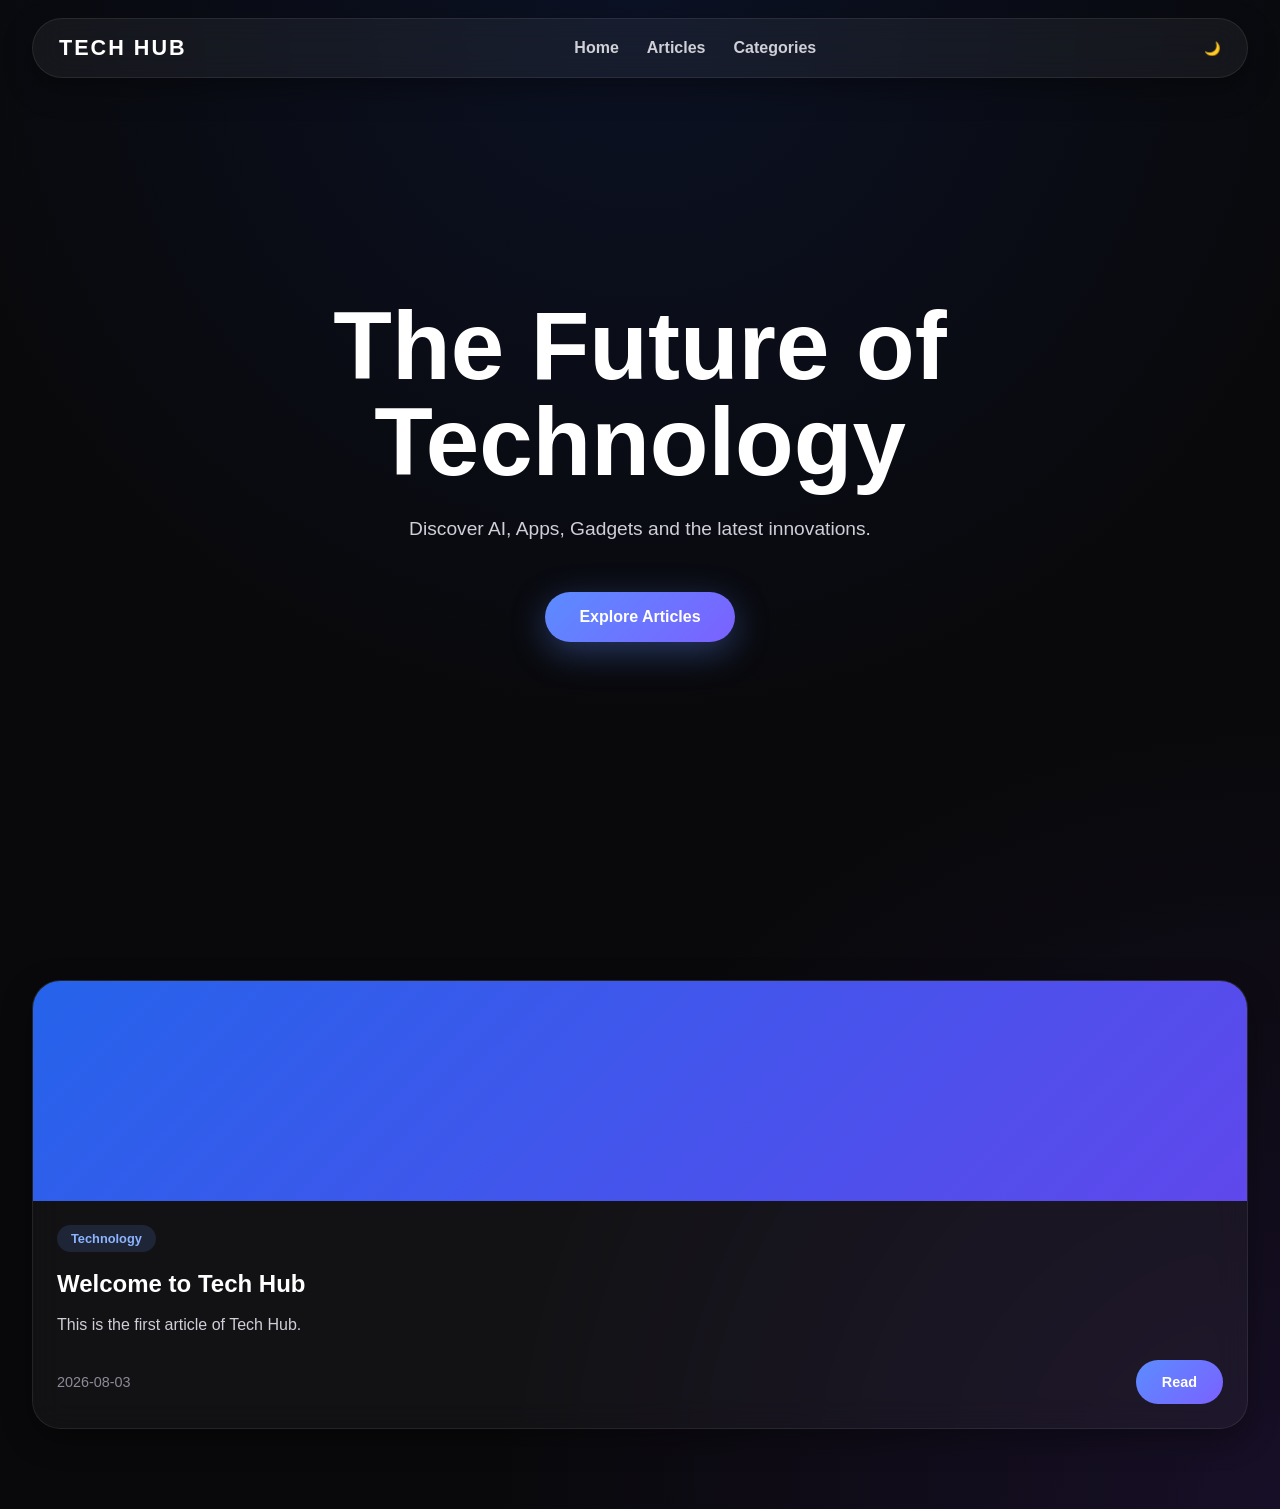
==== index.html @ afa5eb35 "Initial Tech Hub" ====
<!DOCTYPE html>
<html lang="en">
<head>
<meta charset="UTF-8">
<meta name="viewport" content="width=device-width, initial-scale=1.0">

<title>Tech Hub</title>
<meta name="description" content="Modern technology blog.">
<meta name="theme-color" content="#09090b">

<link rel="manifest" href="manifest.json">

<link rel="stylesheet" href="assets/css/reset.css">
<link rel="stylesheet" href="assets/css/variables.css">
<link rel="stylesheet" href="assets/css/layout.css">
<link rel="stylesheet" href="assets/css/components.css">
<link rel="stylesheet" href="assets/css/animations.css">
<link rel="stylesheet" href="assets/css/responsive.css">
<link rel="stylesheet" href="assets/css/style.css">
</head>

<body>

<header class="navbar">
<div class="logo">
<span>TECH HUB</span>
</div>

<nav>
<a href="/">Home</a>
<a href="/articles.html">Articles</a>
<a href="/categories/">Categories</a>
</nav>

<button id="theme-toggle">🌙</button>

</header>

<section class="hero">

<div class="hero-content">

<h1>The Future of Technology</h1>

<p>
Discover AI, Apps, Gadgets and the latest innovations.
</p>

<div class="hero-buttons">
<a href="articles.html">Explore Articles</a>
</div>

</div>

</section>

<main id="posts">

</main>

<script type="module" src="assets/js/main.js"></script>

</body>
</html>
---- assets/css/variables.css ----
:root{

--bg:#09090b;
--surface:#111118;
--surface2:#171720;

--primary:#5B8CFF;
--secondary:#7B61FF;
--accent:#00E5FF;

--text:#ffffff;
--text2:#cfcfd8;
--muted:#8c8c98;

--border:rgba(255,255,255,.08);

--radius:22px;

--shadow:
0 10px 30px rgba(0,0,0,.35);

--glass:
rgba(255,255,255,.05);

--blur:18px;

--container:1280px;

--transition:.35s ease;

}
---- assets/css/layout.css ----
body{
background:
radial-gradient(circle at top,#1d4ed820,transparent 45%),
radial-gradient(circle at bottom right,#7c3aed20,transparent 40%),
var(--bg);
min-height:100vh;
}

.navbar{
position:fixed;
top:18px;
left:50%;
transform:translateX(-50%);
width:min(var(--container),95%);
display:flex;
justify-content:space-between;
align-items:center;
padding:16px 26px;
background:var(--glass);
backdrop-filter:blur(var(--blur));
border:1px solid var(--border);
border-radius:999px;
z-index:1000;
box-shadow:var(--shadow);
}

.logo{
font-size:1.35rem;
font-weight:800;
letter-spacing:2px;
}

nav{
display:flex;
gap:28px;
}

nav a{
color:var(--text2);
font-weight:600;
transition:var(--transition);
}

nav a:hover{
color:var(--text);
}

.hero{
min-height:100vh;
display:flex;
align-items:center;
justify-content:center;
text-align:center;
padding:120px 24px 80px;
}

.hero-content{
max-width:900px;
}

.hero h1{
font-size:clamp(3rem,8vw,6rem);
line-height:1;
font-weight:900;
margin-bottom:22px;
}

.hero p{
font-size:1.2rem;
color:var(--text2);
max-width:700px;
margin:auto;
line-height:1.8;
}

.hero-buttons{
margin-top:45px;
display:flex;
justify-content:center;
gap:18px;
}

.hero-buttons a{
padding:16px 34px;
border-radius:999px;
background:linear-gradient(135deg,var(--primary),var(--secondary));
font-weight:700;
transition:.3s;
box-shadow:0 10px 35px rgba(91,140,255,.35);
}

.hero-buttons a:hover{
transform:translateY(-4px) scale(1.03);
}
---- assets/css/components.css ----
.card-grid{
display:grid;
grid-template-columns:repeat(auto-fit,minmax(320px,1fr));
gap:28px;
width:min(var(--container),95%);
margin:80px auto;
}

.card{
position:relative;
background:rgba(255,255,255,.04);
border:1px solid var(--border);
backdrop-filter:blur(16px);
border-radius:28px;
overflow:hidden;
transition:.35s;
box-shadow:var(--shadow);
}

.card:hover{
transform:translateY(-10px);
border-color:rgba(91,140,255,.45);
box-shadow:
0 20px 50px rgba(0,0,0,.45),
0 0 40px rgba(91,140,255,.15);
}

.card-image{
height:220px;
background:linear-gradient(135deg,#2563eb,#7c3aed,#06b6d4);
}

.card-content{
padding:24px;
}

.card-category{
display:inline-block;
padding:6px 14px;
border-radius:999px;
background:rgba(91,140,255,.15);
color:#8db4ff;
font-size:.8rem;
font-weight:700;
margin-bottom:16px;
}

.card-title{
font-size:1.5rem;
font-weight:800;
line-height:1.3;
margin-bottom:12px;
}

.card-description{
color:var(--text2);
line-height:1.8;
margin-bottom:20px;
}

.card-footer{
display:flex;
justify-content:space-between;
align-items:center;
font-size:.9rem;
color:var(--muted);
}

.button{
display:inline-flex;
align-items:center;
justify-content:center;
padding:14px 26px;
border-radius:999px;
background:linear-gradient(135deg,var(--primary),var(--secondary));
color:#fff;
font-weight:700;
transition:.3s;
}

.button:hover{
transform:translateY(-3px);
box-shadow:0 10px 30px rgba(91,140,255,.35);
}
---- assets/css/animations.css ----
@keyframes fadeUp{
0%{
opacity:0;
transform:translateY(40px);
}
100%{
opacity:1;
transform:translateY(0);
}
}

@keyframes float{
0%,100%{
transform:translateY(0);
}
50%{
transform:translateY(-12px);
}
}

@keyframes pulse{
0%{
box-shadow:0 0 0 rgba(91,140,255,0);
}
50%{
box-shadow:0 0 40px rgba(91,140,255,.35);
}
100%{
box-shadow:0 0 0 rgba(91,140,255,0);
}
}

@keyframes gradient{
0%{
background-position:0% 50%;
}
50%{
background-position:100% 50%;
}
100%{
background-position:0% 50%;
}
}

.hero h1{
animation:fadeUp .8s ease;
}

.hero p{
animation:fadeUp 1s ease;
}

.hero-buttons{
animation:fadeUp 1.2s ease;
}

.card{
animation:fadeUp .8s ease;
}

.card-image{
background-size:300% 300%;
animation:gradient 10s linear infinite;
}

.logo{
animation:float 5s ease-in-out infinite;
}

.button{
animation:pulse 3s infinite;
}
---- assets/css/responsive.css ----
@media (max-width:900px){

.navbar{
padding:14px 18px;
}

nav{
display:none;
}

.hero h1{
font-size:3rem;
}

.hero p{
font-size:1rem;
}

.card-grid{
grid-template-columns:1fr;
}

}

@media (max-width:600px){

.hero{
padding:110px 18px 50px;
}

.hero-buttons{
flex-direction:column;
}

.button,
.hero-buttons a{
width:100%;
text-align:center;
}

.logo{
font-size:1.1rem;
}

}
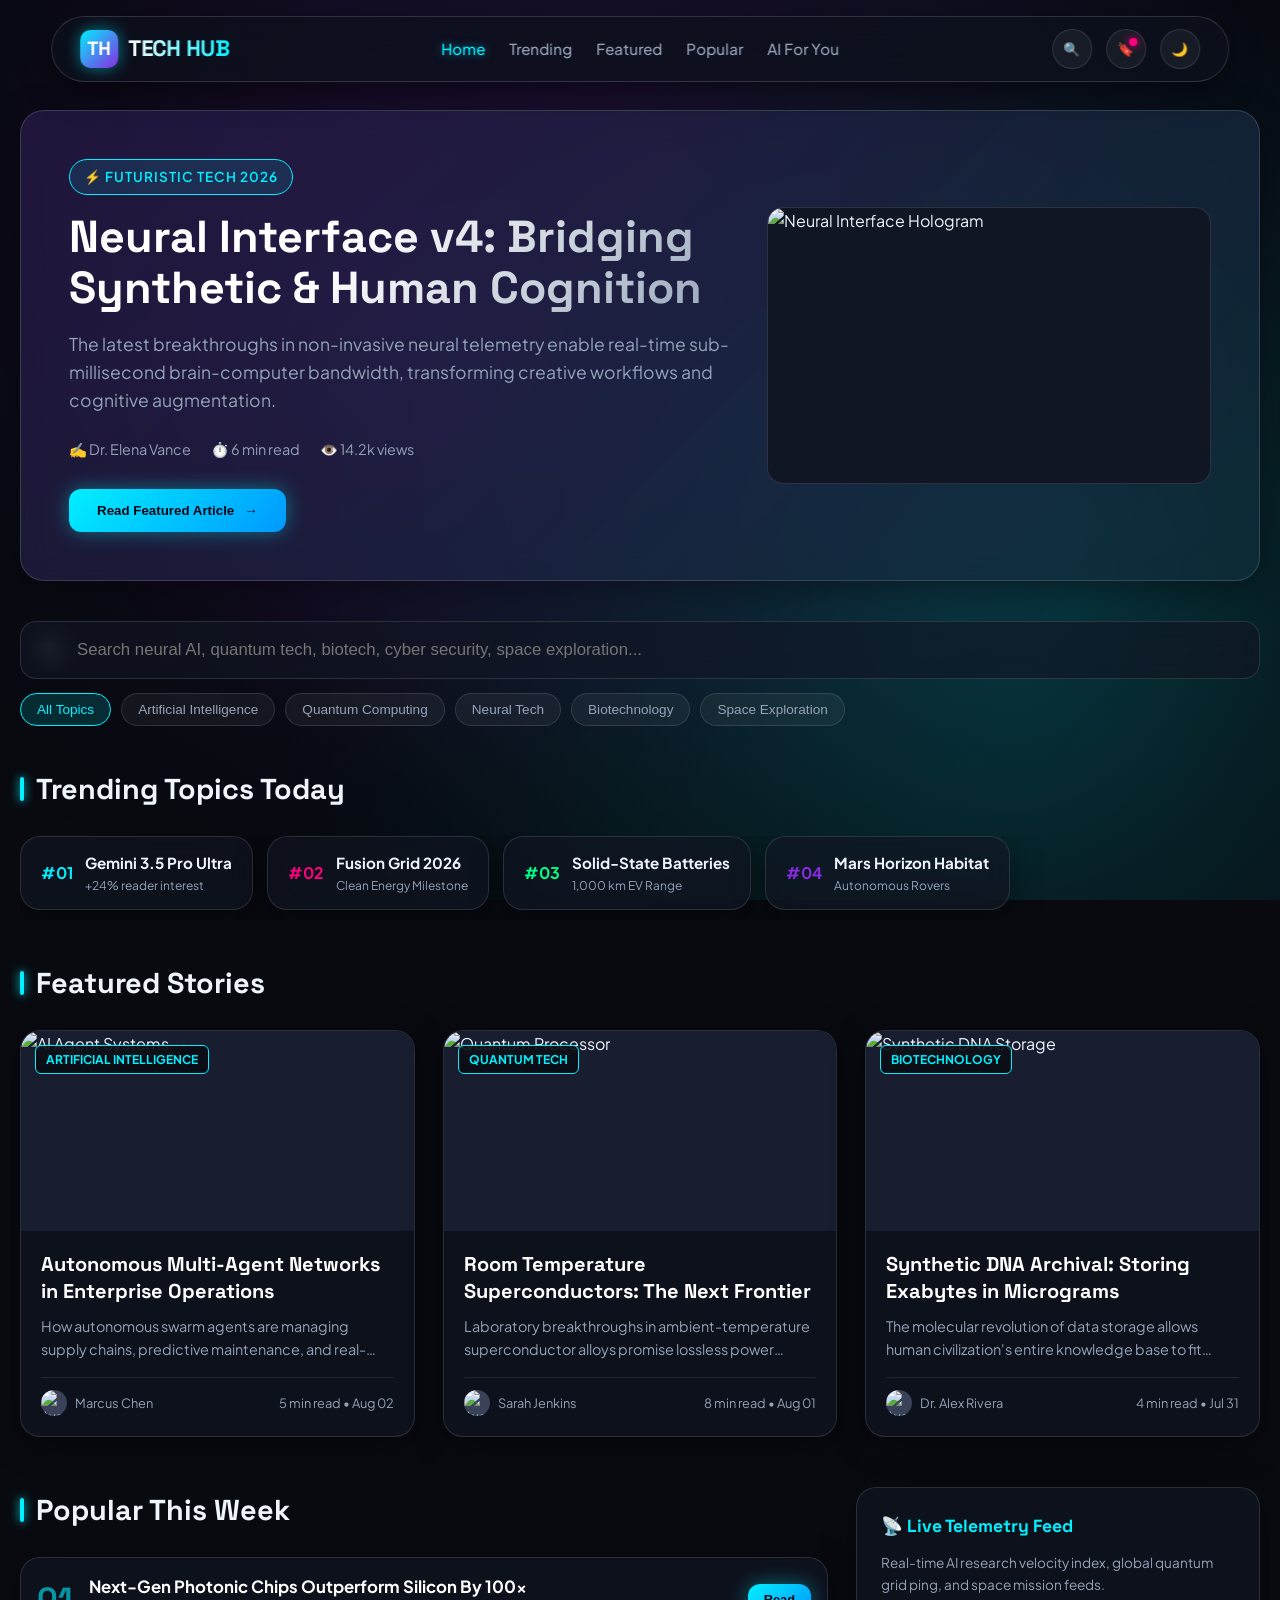
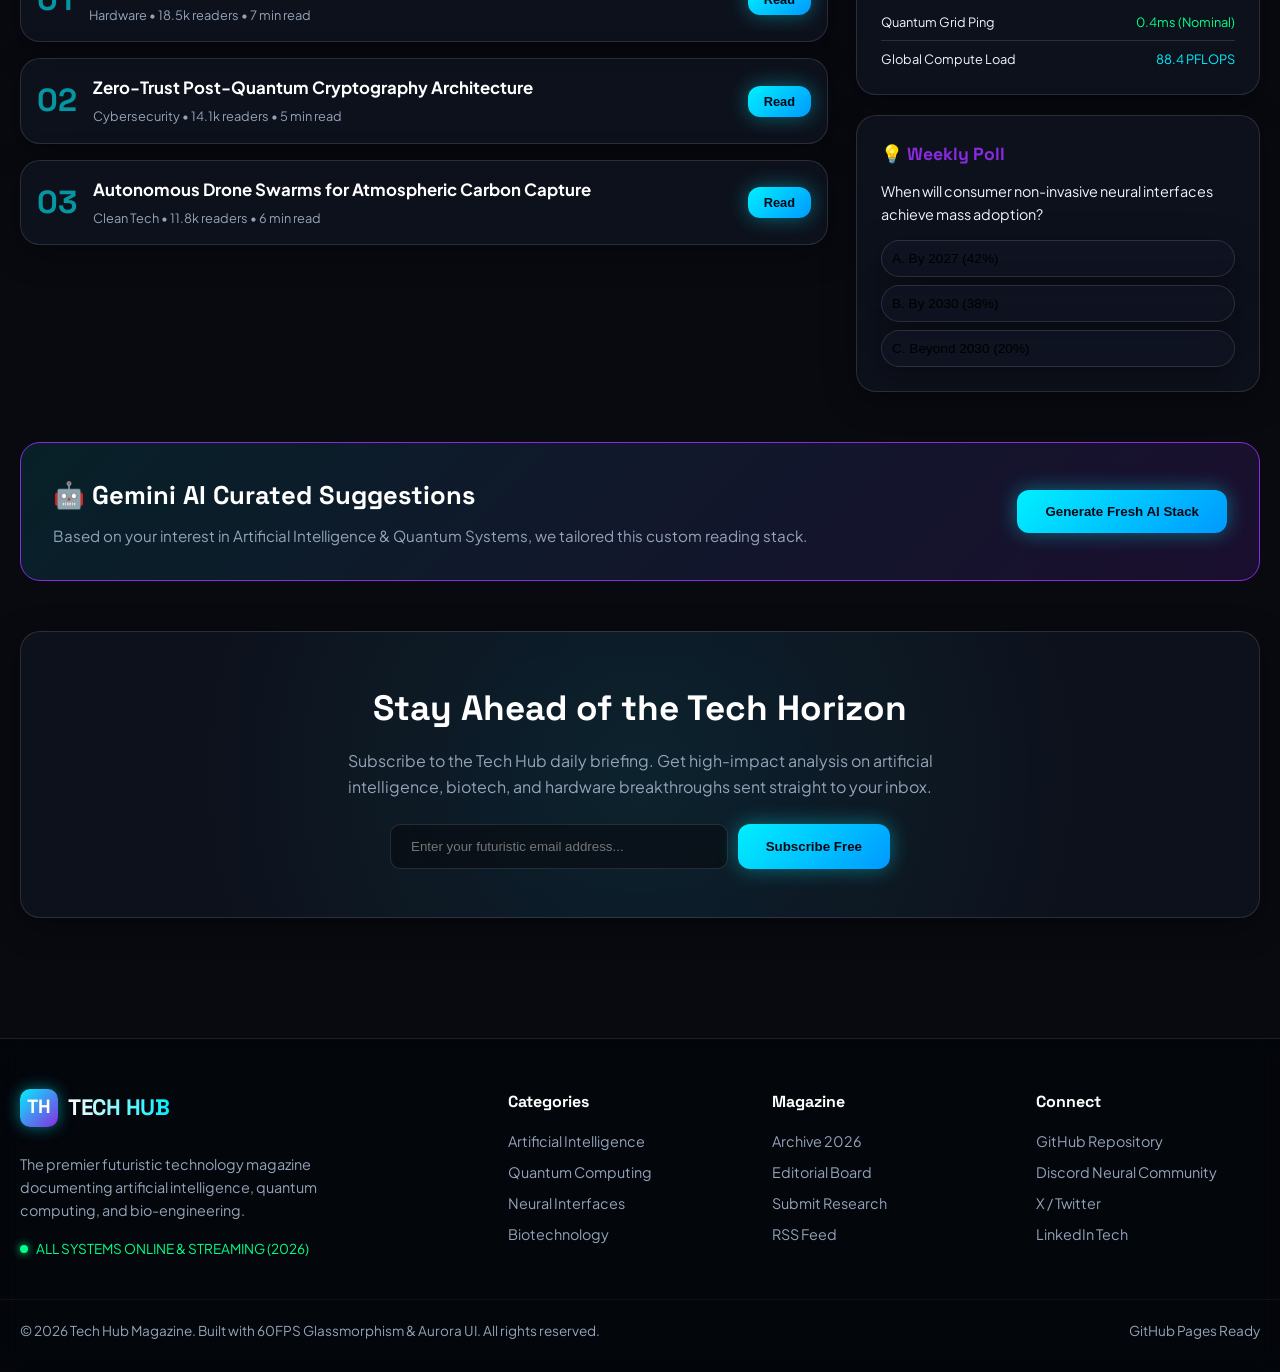
==== commit d0b2be86: "Add Google Analytics" ====
--- a/index.html
+++ b/index.html
@@ -1,64 +1,1180 @@
 <!DOCTYPE html>
-<html lang="en">
+<html lang="en" class="dark">
 <head>
-<meta charset="UTF-8">
-<meta name="viewport" content="width=device-width, initial-scale=1.0">
-
-<title>Tech Hub</title>
-<meta name="description" content="Modern technology blog.">
-<meta name="theme-color" content="#09090b">
-
-<link rel="manifest" href="manifest.json">
-
-<link rel="stylesheet" href="assets/css/reset.css">
-<link rel="stylesheet" href="assets/css/variables.css">
-<link rel="stylesheet" href="assets/css/layout.css">
-<link rel="stylesheet" href="assets/css/components.css">
-<link rel="stylesheet" href="assets/css/animations.css">
-<link rel="stylesheet" href="assets/css/responsive.css">
-<link rel="stylesheet" href="assets/css/style.css">
+    <meta charset="UTF-8">
+    <meta name="viewport" content="width=device-width, initial-scale=1.0">
+    <meta name="description" content="Tech Hub 2026 - The premier futuristic technology magazine covering AI, Quantum Computing, Neural Interfaces, Space Tech, and Next-Gen Hardware.">
+    <meta name="theme-color" content="#0d0f17">
+    <title>Tech Hub | Futuristic Technology Magazine 2026</title>
+    
+    <!-- PWA Meta Tags -->
+    <link rel="manifest" href="manifest.json">
+    <link rel="icon" type="image/x-icon" href="favicon.ico">
+    <meta name="apple-mobile-web-app-capable" content="yes">
+    <meta name="apple-mobile-web-app-status-bar-style" content="black-translucent">
+    <meta name="apple-mobile-web-app-title" content="Tech Hub">
+
+    <!-- Fonts -->
+    <link rel="preconnect" href="https://fonts.googleapis.com">
+    <link rel="preconnect" href="https://fonts.gstatic.com" crossorigin>
+    <link href="https://fonts.googleapis.com/css2?family=Plus+Jakarta+Sans:wght@300;400;500;600;700;800&family=Space+Grotesk:wght@400;500;600;700&display=swap" rel="stylesheet">
+
+    <!-- External Assets Link -->
+    <link rel="stylesheet" href="assets/css/style.css">
+
+    <!-- Embedded High-Fidelity Futuristic Styling for Instant Render -->
+    <style>
+        :root {
+            --bg-dark: #080a10;
+            --bg-card: rgba(18, 22, 36, 0.65);
+            --bg-card-hover: rgba(28, 35, 58, 0.85);
+            --glass-border: rgba(255, 255, 255, 0.12);
+            --glass-border-glow: rgba(0, 240, 255, 0.4);
+            --primary-cyan: #00f0ff;
+            --primary-violet: #8a2be2;
+            --accent-pink: #ff007f;
+            --accent-emerald: #00ff88;
+            --text-main: #f0f4fc;
+            --text-muted: #94a3b8;
+            --font-display: 'Space Grotesk', sans-serif;
+            --font-body: 'Plus Jakarta Sans', sans-serif;
+        }
+
+        * {
+            box-sizing: border-box;
+            margin: 0;
+            padding: 0;
+            scroll-behavior: smooth;
+        }
+
+        body {
+            background-color: var(--bg-dark);
+            color: var(--text-main);
+            font-family: var(--font-body);
+            overflow-x: hidden;
+            min-height: 100vh;
+            line-height: 1.6;
+        }
+
+        /* Canvas Aurora Background */
+        #aurora-canvas {
+            position: fixed;
+            top: 0;
+            left: 0;
+            width: 100vw;
+            height: 100vh;
+            z-index: -2;
+            pointer-events: none;
+        }
+
+        .aurora-overlay {
+            position: fixed;
+            top: 0;
+            left: 0;
+            width: 100vw;
+            height: 100vh;
+            background: radial-gradient(circle at 50% 20%, rgba(138, 43, 226, 0.12), transparent 70%),
+                        radial-gradient(circle at 80% 80%, rgba(0, 240, 255, 0.08), transparent 60%);
+            z-index: -1;
+            pointer-events: none;
+        }
+
+        /* Glassmorphism Common Utility */
+        .glass-panel {
+            background: var(--bg-card);
+            backdrop-filter: blur(16px);
+            -webkit-backdrop-filter: blur(16px);
+            border: 1px solid var(--glass-border);
+            border-radius: 20px;
+            box-shadow: 0 8px 32px 0 rgba(0, 0, 0, 0.37);
+            transition: all 0.3s cubic-bezier(0.16, 1, 0.3, 1);
+        }
+
+        .glass-panel:hover {
+            border-color: var(--glass-border-glow);
+            box-shadow: 0 12px 40px 0 rgba(0, 240, 255, 0.15);
+        }
+
+        /* Header Navigation */
+        .nav-header {
+            position: fixed;
+            top: 16px;
+            left: 50%;
+            transform: translateX(-50%);
+            width: 92%;
+            max-width: 1280px;
+            z-index: 100;
+            display: flex;
+            align-items: center;
+            justify-content: space-between;
+            padding: 12px 28px;
+            border-radius: 999px;
+            background: rgba(12, 16, 28, 0.75);
+            backdrop-filter: blur(20px);
+            border: 1px solid rgba(255, 255, 255, 0.15);
+            box-shadow: 0 10px 30px rgba(0,0,0,0.5);
+        }
+
+        .logo-container {
+            display: flex;
+            align-items: center;
+            gap: 10px;
+            text-decoration: none;
+        }
+
+        .logo-icon {
+            width: 38px;
+            height: 38px;
+            background: linear-gradient(135deg, var(--primary-cyan), var(--primary-violet));
+            border-radius: 10px;
+            display: grid;
+            place-items: center;
+            color: #fff;
+            font-weight: 800;
+            font-family: var(--font-display);
+            font-size: 1.2rem;
+            box-shadow: 0 0 15px rgba(0, 240, 255, 0.5);
+        }
+
+        .logo-text {
+            font-family: var(--font-display);
+            font-size: 1.4rem;
+            font-weight: 700;
+            background: linear-gradient(90deg, #ffffff, var(--primary-cyan));
+            -webkit-background-clip: text;
+            -webkit-text-fill-color: transparent;
+            letter-spacing: -0.5px;
+        }
+
+        .nav-links {
+            display: flex;
+            gap: 24px;
+            list-style: none;
+        }
+
+        .nav-links a {
+            color: var(--text-muted);
+            text-decoration: none;
+            font-size: 0.95rem;
+            font-weight: 500;
+            transition: color 0.2s;
+        }
+
+        .nav-links a:hover, .nav-links a.active {
+            color: var(--primary-cyan);
+            text-shadow: 0 0 10px rgba(0, 240, 255, 0.5);
+        }
+
+        .nav-actions {
+            display: flex;
+            align-items: center;
+            gap: 14px;
+        }
+
+        .icon-btn {
+            background: rgba(255, 255, 255, 0.05);
+            border: 1px solid var(--glass-border);
+            color: var(--text-main);
+            width: 40px;
+            height: 40px;
+            border-radius: 50%;
+            display: grid;
+            place-items: center;
+            cursor: pointer;
+            transition: all 0.2s;
+            position: relative;
+        }
+
+        .icon-btn:hover {
+            background: rgba(0, 240, 255, 0.2);
+            border-color: var(--primary-cyan);
+            transform: translateY(-2px);
+        }
+
+        .badge-dot {
+            position: absolute;
+            top: 8px;
+            right: 8px;
+            width: 8px;
+            height: 8px;
+            background: var(--accent-pink);
+            border-radius: 50%;
+            box-shadow: 0 0 8px var(--accent-pink);
+        }
+
+        /* Container Layout */
+        .main-layout {
+            max-width: 1280px;
+            margin: 0 auto;
+            padding: 110px 20px 60px 20px;
+        }
+
+        /* Hero Section */
+        .hero-section {
+            margin-bottom: 40px;
+            position: relative;
+            border-radius: 24px;
+            overflow: hidden;
+            padding: 48px;
+            background: linear-gradient(135deg, rgba(138, 43, 226, 0.15), rgba(0, 240, 255, 0.08)), var(--bg-card);
+            border: 1px solid rgba(255, 255, 255, 0.15);
+            display: grid;
+            grid-template-columns: 1.2fr 0.8fr;
+            gap: 32px;
+            align-items: center;
+        }
+
+        .hero-badge {
+            display: inline-flex;
+            align-items: center;
+            gap: 8px;
+            padding: 6px 14px;
+            border-radius: 999px;
+            background: rgba(0, 240, 255, 0.1);
+            border: 1px solid var(--primary-cyan);
+            color: var(--primary-cyan);
+            font-size: 0.85rem;
+            font-weight: 600;
+            text-transform: uppercase;
+            letter-spacing: 1px;
+            margin-bottom: 16px;
+        }
+
+        .hero-title {
+            font-family: var(--font-display);
+            font-size: 2.8rem;
+            line-height: 1.15;
+            margin-bottom: 16px;
+            font-weight: 800;
+            background: linear-gradient(135deg, #ffffff 40%, #94a3b8);
+            -webkit-background-clip: text;
+            -webkit-text-fill-color: transparent;
+        }
+
+        .hero-excerpt {
+            color: var(--text-muted);
+            font-size: 1.1rem;
+            margin-bottom: 24px;
+        }
+
+        .hero-meta {
+            display: flex;
+            align-items: center;
+            gap: 20px;
+            font-size: 0.9rem;
+            color: var(--text-muted);
+            margin-bottom: 28px;
+        }
+
+        .meta-item {
+            display: flex;
+            align-items: center;
+            gap: 6px;
+        }
+
+        .cta-btn {
+            display: inline-flex;
+            align-items: center;
+            gap: 10px;
+            background: linear-gradient(135deg, var(--primary-cyan), #0099ff);
+            color: #040814;
+            font-weight: 700;
+            padding: 14px 28px;
+            border-radius: 12px;
+            text-decoration: none;
+            box-shadow: 0 0 20px rgba(0, 240, 255, 0.4);
+            transition: all 0.3s;
+            cursor: pointer;
+            border: none;
+        }
+
+        .cta-btn:hover {
+            transform: translateY(-2px);
+            box-shadow: 0 0 30px rgba(0, 240, 255, 0.7);
+        }
+
+        .hero-visual {
+            position: relative;
+            border-radius: 16px;
+            overflow: hidden;
+            aspect-ratio: 16 / 10;
+            background: #111625;
+            border: 1px solid var(--glass-border);
+            display: flex;
+            align-items: center;
+            justify-content: center;
+        }
+
+        .hero-img {
+            width: 100%;
+            height: 100%;
+            object-fit: cover;
+            transition: transform 0.5s;
+        }
+
+        .hero-visual:hover .hero-img {
+            transform: scale(1.05);
+        }
+
+        /* Search Section */
+        .search-container {
+            margin-bottom: 32px;
+            position: relative;
+        }
+
+        .search-input-wrapper {
+            position: relative;
+            display: flex;
+            align-items: center;
+        }
+
+        .search-input {
+            width: 100%;
+            padding: 18px 24px 18px 56px;
+            background: var(--bg-card);
+            backdrop-filter: blur(12px);
+            border: 1px solid var(--glass-border);
+            border-radius: 16px;
+            color: var(--text-main);
+            font-size: 1.05rem;
+            outline: none;
+            transition: all 0.3s;
+        }
+
+        .search-input:focus {
+            border-color: var(--primary-cyan);
+            box-shadow: 0 0 20px rgba(0, 240, 255, 0.2);
+        }
+
+        .search-icon {
+            position: absolute;
+            left: 20px;
+            color: var(--text-muted);
+            font-size: 1.2rem;
+            pointer-events: none;
+        }
+
+        .filter-tags {
+            display: flex;
+            gap: 10px;
+            margin-top: 14px;
+            overflow-x: auto;
+            padding-bottom: 8px;
+        }
+
+        .tag-chip {
+            padding: 8px 16px;
+            border-radius: 999px;
+            background: rgba(255, 255, 255, 0.05);
+            border: 1px solid var(--glass-border);
+            color: var(--text-muted);
+            font-size: 0.85rem;
+            cursor: pointer;
+            white-space: nowrap;
+            transition: all 0.2s;
+        }
+
+        .tag-chip:hover, .tag-chip.active {
+            background: rgba(0, 240, 255, 0.15);
+            border-color: var(--primary-cyan);
+            color: var(--primary-cyan);
+        }
+
+        /* Section Headings */
+        .section-header {
+            display: flex;
+            align-items: center;
+            justify-content: space-between;
+            margin-bottom: 24px;
+        }
+
+        .section-title {
+            font-family: var(--font-display);
+            font-size: 1.8rem;
+            font-weight: 700;
+            display: flex;
+            align-items: center;
+            gap: 12px;
+        }
+
+        .section-title::before {
+            content: '';
+            display: inline-block;
+            width: 4px;
+            height: 24px;
+            background: var(--primary-cyan);
+            border-radius: 2px;
+            box-shadow: 0 0 10px var(--primary-cyan);
+        }
+
+        /* Article Grid */
+        .articles-grid {
+            display: grid;
+            grid-template-columns: repeat(auto-fill, minmax(340px, 1fr));
+            gap: 28px;
+            margin-bottom: 50px;
+        }
+
+        .article-card {
+            display: flex;
+            flex-direction: column;
+            overflow: hidden;
+            cursor: pointer;
+            position: relative;
+        }
+
+        .card-thumb-wrapper {
+            position: relative;
+            width: 100%;
+            height: 200px;
+            overflow: hidden;
+            background: #181d2f;
+        }
+
+        .card-thumb {
+            width: 100%;
+            height: 100%;
+            object-fit: cover;
+            transition: transform 0.4s ease;
+        }
+
+        .article-card:hover .card-thumb {
+            transform: scale(1.08);
+        }
+
+        .category-badge {
+            position: absolute;
+            top: 14px;
+            left: 14px;
+            padding: 4px 10px;
+            border-radius: 6px;
+            background: rgba(8, 10, 16, 0.8);
+            backdrop-filter: blur(8px);
+            border: 1px solid var(--primary-cyan);
+            color: var(--primary-cyan);
+            font-size: 0.75rem;
+            font-weight: 700;
+            text-transform: uppercase;
+        }
+
+        .card-body {
+            padding: 20px;
+            display: flex;
+            flex-direction: column;
+            flex-grow: 1;
+        }
+
+        .card-title {
+            font-family: var(--font-display);
+            font-size: 1.25rem;
+            font-weight: 700;
+            margin-bottom: 10px;
+            line-height: 1.35;
+            color: #fff;
+            transition: color 0.2s;
+        }
+
+        .article-card:hover .card-title {
+            color: var(--primary-cyan);
+        }
+
+        .card-excerpt {
+            color: var(--text-muted);
+            font-size: 0.9rem;
+            margin-bottom: 16px;
+            display: -webkit-box;
+            -webkit-line-clamp: 2;
+            line-clamp: 2;
+            -webkit-box-orient: vertical;
+            overflow: hidden;
+        }
+
+        .card-footer {
+            margin-top: auto;
+            display: flex;
+            align-items: center;
+            justify-content: space-between;
+            font-size: 0.8rem;
+            color: var(--text-muted);
+            border-top: 1px solid rgba(255, 255, 255, 0.08);
+            padding-top: 12px;
+        }
+
+        .author-info {
+            display: flex;
+            align-items: center;
+            gap: 8px;
+        }
+
+        .author-avatar {
+            width: 26px;
+            height: 26px;
+            border-radius: 50%;
+            background: #3a4259;
+            object-fit: cover;
+        }
+
+        /* Weekly Popular Section */
+        .weekly-layout {
+            display: grid;
+            grid-template-columns: 2fr 1fr;
+            gap: 28px;
+            margin-bottom: 50px;
+        }
+
+        .popular-list {
+            display: flex;
+            flex-direction: column;
+            gap: 16px;
+        }
+
+        .popular-item {
+            display: flex;
+            align-items: center;
+            gap: 16px;
+            padding: 16px;
+            cursor: pointer;
+        }
+
+        .rank-number {
+            font-family: var(--font-display);
+            font-size: 2rem;
+            font-weight: 800;
+            color: var(--primary-cyan);
+            opacity: 0.6;
+            min-width: 36px;
+        }
+
+        .popular-content {
+            flex-grow: 1;
+        }
+
+        .popular-title {
+            font-size: 1.05rem;
+            font-weight: 700;
+            color: #fff;
+            margin-bottom: 4px;
+        }
+
+        /* AI Recommendation Banner */
+        .ai-banner {
+            padding: 32px;
+            background: linear-gradient(135deg, rgba(0, 240, 255, 0.1), rgba(138, 43, 226, 0.15));
+            border: 1px solid var(--primary-violet);
+            border-radius: 20px;
+            margin-bottom: 50px;
+            display: flex;
+            align-items: center;
+            justify-content: space-between;
+            gap: 20px;
+        }
+
+        /* Newsletter */
+        .newsletter-card {
+            text-align: center;
+            padding: 48px;
+            margin-bottom: 60px;
+            background: radial-gradient(circle at 50% 50%, rgba(0, 240, 255, 0.08), transparent 70%), var(--bg-card);
+        }
+
+        .newsletter-form {
+            display: flex;
+            max-width: 500px;
+            margin: 24px auto 0 auto;
+            gap: 10px;
+        }
+
+        .newsletter-input {
+            flex: 1;
+            padding: 14px 20px;
+            border-radius: 10px;
+            border: 1px solid var(--glass-border);
+            background: rgba(8, 10, 16, 0.6);
+            color: var(--text-main);
+            outline: none;
+        }
+
+        /* Footer */
+        .footer {
+            border-top: 1px solid rgba(255, 255, 255, 0.1);
+            padding: 50px 0 30px 0;
+            background: rgba(4, 6, 12, 0.9);
+            backdrop-filter: blur(10px);
+        }
+
+        .footer-content {
+            max-width: 1280px;
+            margin: 0 auto;
+            padding: 0 20px;
+            display: grid;
+            grid-template-columns: 2fr 1fr 1fr 1fr;
+            gap: 40px;
+            margin-bottom: 40px;
+        }
+
+        .footer-bottom {
+            max-width: 1280px;
+            margin: 0 auto;
+            padding: 20px 20px 0 20px;
+            border-top: 1px solid rgba(255, 255, 255, 0.05);
+            display: flex;
+            justify-content: space-between;
+            color: var(--text-muted);
+            font-size: 0.85rem;
+        }
+
+        /* Article Modal */
+        .article-modal {
+            position: fixed;
+            top: 0;
+            left: 0;
+            width: 100vw;
+            height: 100vh;
+            background: rgba(4, 6, 12, 0.95);
+            backdrop-filter: blur(20px);
+            z-index: 1000;
+            display: none;
+            overflow-y: auto;
+            padding: 40px 20px;
+        }
+
+        .article-modal.active {
+            display: block;
+        }
+
+        .modal-container {
+            max-width: 800px;
+            margin: 0 auto;
+            background: var(--bg-card);
+            border: 1px solid var(--glass-border);
+            border-radius: 24px;
+            padding: 40px;
+            position: relative;
+        }
+
+        .close-modal {
+            position: absolute;
+            top: 20px;
+            right: 20px;
+            background: rgba(255, 255, 255, 0.1);
+            border: none;
+            color: #fff;
+            width: 36px;
+            height: 36px;
+            border-radius: 50%;
+            cursor: pointer;
+            font-size: 1.2rem;
+        }
+
+        .progress-bar {
+            position: fixed;
+            top: 0;
+            left: 0;
+            height: 3px;
+            background: linear-gradient(90deg, var(--primary-cyan), var(--primary-violet));
+            width: 0%;
+            z-index: 1001;
+            transition: width 0.1s;
+        }
+
+        /* Responsive Breakpoints */
+        @media (max-width: 992px) {
+            .hero-section {
+                grid-template-columns: 1fr;
+            }
+            .weekly-layout {
+                grid-template-columns: 1fr;
+            }
+            .footer-content {
+                grid-template-columns: 1fr 1fr;
+            }
+        }
+
+        @media (max-width: 768px) {
+            .nav-links {
+                display: none;
+            }
+            .hero-title {
+                font-size: 2rem;
+            }
+            .footer-content {
+                grid-template-columns: 1fr;
+            }
+            .newsletter-form {
+                flex-direction: column;
+            }
+        }
+    </style>
+<!-- Google Analytics -->
+<script async src="https://www.googletagmanager.com/gtag/js?id=G-XEL2KZJCN7"></script>
+<script>
+window.dataLayer = window.dataLayer || [];
+function gtag(){dataLayer.push(arguments);}
+gtag("js", new Date());
+gtag("config", "G-XEL2KZJCN7");
+</script>
 </head>
-
 <body>
 
-<header class="navbar">
-<div class="logo">
-<span>TECH HUB</span>
-</div>
-
-<nav>
-<a href="/">Home</a>
-<a href="/articles.html">Articles</a>
-<a href="/categories/">Categories</a>
-</nav>
-
-<button id="theme-toggle">🌙</button>
-
-</header>
-
-<section class="hero">
-
-<div class="hero-content">
-
-<h1>The Future of Technology</h1>
-
-<p>
-Discover AI, Apps, Gadgets and the latest innovations.
-</p>
-
-<div class="hero-buttons">
-<a href="articles.html">Explore Articles</a>
-</div>
-
-</div>
-
-</section>
-
-<main id="posts">
-
-</main>
-
-<script type="module" src="assets/js/main.js"></script>
-
+    <!-- Reading Progress Bar -->
+    <div class="progress-bar" id="reading-progress"></div>
+
+    <!-- Animated Aurora Canvas -->
+    <canvas id="aurora-canvas"></canvas>
+    <div class="aurora-overlay"></div>
+
+    <!-- Floating Glass Header Navigation -->
+    <header class="nav-header">
+        <a href="#" class="logo-container">
+            <div class="logo-icon">TH</div>
+            <span class="logo-text">TECH HUB</span>
+        </a>
+
+        <nav>
+            <ul class="nav-links">
+                <li><a href="#hero" class="active">Home</a></li>
+                <li><a href="#trending">Trending</a></li>
+                <li><a href="#featured">Featured</a></li>
+                <li><a href="#popular">Popular</a></li>
+                <li><a href="#ai-recs">AI For You</a></li>
+            </ul>
+        </nav>
+
+        <div class="nav-actions">
+            <button class="icon-btn" id="search-toggle-btn" title="Quick Search">
+                🔍
+            </button>
+            <button class="icon-btn" id="bookmarks-btn" title="Saved Articles">
+                🔖
+                <span class="badge-dot"></span>
+            </button>
+            <button class="icon-btn" id="theme-toggle" title="Toggle Theme">
+                🌙
+            </button>
+        </div>
+    </header>
+
+    <!-- Main Content Container -->
+    <main class="main-layout">
+
+        <!-- Animated Hero Section -->
+        <section class="hero-section glass-panel" id="hero">
+            <div class="hero-content">
+                <div class="hero-badge">
+                    <span>⚡ FUTURISTIC TECH 2026</span>
+                </div>
+                <h1 class="hero-title">Neural Interface v4: Bridging Synthetic & Human Cognition</h1>
+                <p class="hero-excerpt">
+                    The latest breakthroughs in non-invasive neural telemetry enable real-time sub-millisecond brain-computer bandwidth, transforming creative workflows and cognitive augmentation.
+                </p>
+                <div class="hero-meta">
+                    <span class="meta-item">✍️ Dr. Elena Vance</span>
+                    <span class="meta-item">⏱️ 6 min read</span>
+                    <span class="meta-item">👁️ 14.2k views</span>
+                </div>
+                <button class="cta-btn" id="hero-read-btn">
+                    Read Featured Article <span>→</span>
+                </button>
+            </div>
+            <div class="hero-visual">
+                <img src="https://picsum.photos/800/500?random=10" alt="Neural Interface Hologram" class="hero-img" id="hero-image">
+            </div>
+        </section>
+
+        <!-- Smart Search & Live Filter Bar -->
+        <section class="search-container" id="search-section">
+            <div class="search-input-wrapper">
+                <span class="search-icon">🔍</span>
+                <input type="text" id="main-search-input" class="search-input" placeholder="Search neural AI, quantum tech, biotech, cyber security, space exploration...">
+            </div>
+            <div class="filter-tags" id="category-chips">
+                <button class="tag-chip active" data-category="all">All Topics</button>
+                <button class="tag-chip" data-category="ai">Artificial Intelligence</button>
+                <button class="tag-chip" data-category="quantum">Quantum Computing</button>
+                <button class="tag-chip" data-category="neuro">Neural Tech</button>
+                <button class="tag-chip" data-category="biotech">Biotechnology</button>
+                <button class="tag-chip" data-category="space">Space Exploration</button>
+            </div>
+        </section>
+
+        <!-- Trending Topics Carousel -->
+        <section class="section-container" style="margin-bottom: 40px;" id="trending">
+            <div class="section-header">
+                <h2 class="section-title">Trending Topics Today</h2>
+            </div>
+            <div style="display: flex; gap: 14px; overflow-x: auto; padding-bottom: 10px;">
+                <div class="glass-panel" style="padding: 14px 20px; display: flex; align-items: center; gap: 12px; min-width: 220px; cursor: pointer;">
+                    <span style="color: var(--primary-cyan); font-weight: 700;">#01</span>
+                    <div>
+                        <div style="font-weight: 700; font-size: 0.95rem;">Gemini 3.5 Pro Ultra</div>
+                        <div style="font-size: 0.75rem; color: var(--text-muted);">+24% reader interest</div>
+                    </div>
+                </div>
+                <div class="glass-panel" style="padding: 14px 20px; display: flex; align-items: center; gap: 12px; min-width: 220px; cursor: pointer;">
+                    <span style="color: var(--accent-pink); font-weight: 700;">#02</span>
+                    <div>
+                        <div style="font-weight: 700; font-size: 0.95rem;">Fusion Grid 2026</div>
+                        <div style="font-size: 0.75rem; color: var(--text-muted);">Clean Energy Milestone</div>
+                    </div>
+                </div>
+                <div class="glass-panel" style="padding: 14px 20px; display: flex; align-items: center; gap: 12px; min-width: 220px; cursor: pointer;">
+                    <span style="color: var(--accent-emerald); font-weight: 700;">#03</span>
+                    <div>
+                        <div style="font-weight: 700; font-size: 0.95rem;">Solid-State Batteries</div>
+                        <div style="font-size: 0.75rem; color: var(--text-muted);">1,000 km EV Range</div>
+                    </div>
+                </div>
+                <div class="glass-panel" style="padding: 14px 20px; display: flex; align-items: center; gap: 12px; min-width: 220px; cursor: pointer;">
+                    <span style="color: var(--primary-violet); font-weight: 700;">#04</span>
+                    <div>
+                        <div style="font-weight: 700; font-size: 0.95rem;">Mars Horizon Habitat</div>
+                        <div style="font-size: 0.75rem; color: var(--text-muted);">Autonomous Rovers</div>
+                    </div>
+                </div>
+            </div>
+        </section>
+
+        <!-- Featured Articles Grid -->
+        <section style="margin-bottom: 50px;" id="featured">
+            <div class="section-header">
+                <h2 class="section-title">Featured Stories</h2>
+            </div>
+            <div class="articles-grid" id="articles-container">
+                <!-- Articles injected dynamically or statically fallback -->
+                <article class="article-card glass-panel" data-id="1" data-category="ai">
+                    <div class="card-thumb-wrapper">
+                        <span class="category-badge">Artificial Intelligence</span>
+                        <img src="https://picsum.photos/600/400?random=1" alt="AI Agent Systems" class="card-thumb">
+                    </div>
+                    <div class="card-body">
+                        <h3 class="card-title">Autonomous Multi-Agent Networks in Enterprise Operations</h3>
+                        <p class="card-excerpt">How autonomous swarm agents are managing supply chains, predictive maintenance, and real-time decision loops across global networks.</p>
+                        <div class="card-footer">
+                            <div class="author-info">
+                                <img src="https://i.pravatar.cc/100?img=12" class="author-avatar" alt="Avatar">
+                                <span>Marcus Chen</span>
+                            </div>
+                            <span>5 min read • Aug 02</span>
+                        </div>
+                    </div>
+                </article>
+
+                <article class="article-card glass-panel" data-id="2" data-category="quantum">
+                    <div class="card-thumb-wrapper">
+                        <span class="category-badge">Quantum Tech</span>
+                        <img src="https://picsum.photos/600/400?random=2" alt="Quantum Processor" class="card-thumb">
+                    </div>
+                    <div class="card-body">
+                        <h3 class="card-title">Room Temperature Superconductors: The Next Frontier</h3>
+                        <p class="card-excerpt">Laboratory breakthroughs in ambient-temperature superconductor alloys promise lossless power distribution and ultra-dense magnetic storage.</p>
+                        <div class="card-footer">
+                            <div class="author-info">
+                                <img src="https://i.pravatar.cc/100?img=33" class="author-avatar" alt="Avatar">
+                                <span>Sarah Jenkins</span>
+                            </div>
+                            <span>8 min read • Aug 01</span>
+                        </div>
+                    </div>
+                </article>
+
+                <article class="article-card glass-panel" data-id="3" data-category="biotech">
+                    <div class="card-thumb-wrapper">
+                        <span class="category-badge">Biotechnology</span>
+                        <img src="https://picsum.photos/600/400?random=3" alt="Synthetic DNA Storage" class="card-thumb">
+                    </div>
+                    <div class="card-body">
+                        <h3 class="card-title">Synthetic DNA Archival: Storing Exabytes in Micrograms</h3>
+                        <p class="card-excerpt">The molecular revolution of data storage allows human civilization's entire knowledge base to fit within a test tube with millennia of stability.</p>
+                        <div class="card-footer">
+                            <div class="author-info">
+                                <img src="https://i.pravatar.cc/100?img=47" class="author-avatar" alt="Avatar">
+                                <span>Dr. Alex Rivera</span>
+                            </div>
+                            <span>4 min read • Jul 31</span>
+                        </div>
+                    </div>
+                </article>
+            </div>
+        </section>
+
+        <!-- Popular This Week Leaderboard & Sidebar -->
+        <section class="weekly-layout" id="popular">
+            <div>
+                <div class="section-header">
+                    <h2 class="section-title">Popular This Week</h2>
+                </div>
+                <div class="popular-list">
+                    <div class="popular-item glass-panel">
+                        <span class="rank-number">01</span>
+                        <div class="popular-content">
+                            <div class="popular-title">Next-Gen Photonic Chips Outperform Silicon By 100x</div>
+                            <div style="font-size: 0.8rem; color: var(--text-muted);">Hardware • 18.5k readers • 7 min read</div>
+                        </div>
+                        <button class="cta-btn" style="padding: 8px 16px; font-size: 0.8rem;">Read</button>
+                    </div>
+
+                    <div class="popular-item glass-panel">
+                        <span class="rank-number">02</span>
+                        <div class="popular-content">
+                            <div class="popular-title">Zero-Trust Post-Quantum Cryptography Architecture</div>
+                            <div style="font-size: 0.8rem; color: var(--text-muted);">Cybersecurity • 14.1k readers • 5 min read</div>
+                        </div>
+                        <button class="cta-btn" style="padding: 8px 16px; font-size: 0.8rem;">Read</button>
+                    </div>
+
+                    <div class="popular-item glass-panel">
+                        <span class="rank-number">03</span>
+                        <div class="popular-content">
+                            <div class="popular-title">Autonomous Drone Swarms for Atmospheric Carbon Capture</div>
+                            <div style="font-size: 0.8rem; color: var(--text-muted);">Clean Tech • 11.8k readers • 6 min read</div>
+                        </div>
+                        <button class="cta-btn" style="padding: 8px 16px; font-size: 0.8rem;">Read</button>
+                    </div>
+                </div>
+            </div>
+
+            <!-- Sidebar Widgets -->
+            <div style="display: flex; flex-direction: column; gap: 20px;">
+                <div class="glass-panel" style="padding: 24px;">
+                    <h3 style="font-family: var(--font-display); font-size: 1.1rem; margin-bottom: 12px; color: var(--primary-cyan);">📡 Live Telemetry Feed</h3>
+                    <p style="font-size: 0.85rem; color: var(--text-muted); margin-bottom: 16px;">Real-time AI research velocity index, global quantum grid ping, and space mission feeds.</p>
+                    <div style="font-size: 0.8rem; display: flex; justify-content: space-between; border-bottom: 1px solid var(--glass-border); padding-bottom: 8px; margin-bottom: 8px;">
+                        <span>Quantum Grid Ping</span>
+                        <span style="color: var(--accent-emerald);">0.4ms (Nominal)</span>
+                    </div>
+                    <div style="font-size: 0.8rem; display: flex; justify-content: space-between;">
+                        <span>Global Compute Load</span>
+                        <span style="color: var(--primary-cyan);">88.4 PFLOPS</span>
+                    </div>
+                </div>
+
+                <div class="glass-panel" style="padding: 24px;">
+                    <h3 style="font-family: var(--font-display); font-size: 1.1rem; margin-bottom: 12px; color: var(--primary-violet);">💡 Weekly Poll</h3>
+                    <p style="font-size: 0.9rem; margin-bottom: 14px;">When will consumer non-invasive neural interfaces achieve mass adoption?</p>
+                    <div style="display: flex; flex-direction: column; gap: 8px;">
+                        <button class="glass-panel" style="padding: 10px; text-align: left; font-size: 0.85rem; cursor: pointer;">A. By 2027 (42%)</button>
+                        <button class="glass-panel" style="padding: 10px; text-align: left; font-size: 0.85rem; cursor: pointer;">B. By 2030 (38%)</button>
+                        <button class="glass-panel" style="padding: 10px; text-align: left; font-size: 0.85rem; cursor: pointer;">C. Beyond 2030 (20%)</button>
+                    </div>
+                </div>
+            </div>
+        </section>
+
+        <!-- AI Recommendation Banner -->
+        <section class="ai-banner" id="ai-recs">
+            <div>
+                <h3 style="font-family: var(--font-display); font-size: 1.6rem; color: #fff; margin-bottom: 8px;">🤖 Gemini AI Curated Suggestions</h3>
+                <p style="color: var(--text-muted); font-size: 0.95rem;">Based on your interest in Artificial Intelligence & Quantum Systems, we tailored this custom reading stack.</p>
+            </div>
+            <button class="cta-btn" id="generate-ai-feed-btn">Generate Fresh AI Stack</button>
+        </section>
+
+        <!-- Futuristic Newsletter -->
+        <section class="newsletter-card glass-panel" id="newsletter">
+            <h2 style="font-family: var(--font-display); font-size: 2.2rem; margin-bottom: 12px; color: #fff;">Stay Ahead of the Tech Horizon</h2>
+            <p style="color: var(--text-muted); max-width: 600px; margin: 0 auto;">Subscribe to the Tech Hub daily briefing. Get high-impact analysis on artificial intelligence, biotech, and hardware breakthroughs sent straight to your inbox.</p>
+            <form class="newsletter-form" id="newsletter-form">
+                <input type="email" class="newsletter-input" placeholder="Enter your futuristic email address..." required>
+                <button type="submit" class="cta-btn">Subscribe Free</button>
+            </form>
+            <div id="newsletter-feedback" style="margin-top: 14px; color: var(--accent-emerald); font-weight: 600; display: none;">
+                ✓ Welcome aboard! You've successfully subscribed to Tech Hub 2026.
+            </div>
+        </section>
+
+    </main>
+
+    <!-- Article Detail View Modal Overlay -->
+    <div class="article-modal" id="article-modal">
+        <div class="modal-container">
+            <button class="close-modal" id="close-modal-btn">&times;</button>
+            <div id="modal-content">
+                <span class="category-badge" style="position: static; display: inline-block; margin-bottom: 16px;">AI & Neural Systems</span>
+                <h1 style="font-family: var(--font-display); font-size: 2.2rem; margin-bottom: 16px;" id="modal-article-title">Neural Interface v4: Bridging Synthetic & Human Cognition</h1>
+                <div style="display: flex; gap: 16px; color: var(--text-muted); font-size: 0.9rem; margin-bottom: 24px;">
+                    <span>By Dr. Elena Vance</span>
+                    <span>Aug 02, 2026</span>
+                    <span>6 Min Read</span>
+                </div>
+                <img src="https://picsum.photos/800/450?random=10" alt="Article Banner" style="width: 100%; border-radius: 16px; margin-bottom: 24px;" id="modal-article-img">
+                <div style="font-size: 1.05rem; line-height: 1.8; color: #d0d7de;" id="modal-article-body">
+                    <p style="margin-bottom: 20px;">
+                        Human cognitive limits are rapidly expanding as non-invasive neural interface hardware approaches sub-millisecond latency. In early 2026, researchers demonstrated direct cortical decoding algorithms capable of translating complex abstract thoughts into structured code and natural language in real-time.
+                    </p>
+                    <h2 style="font-family: var(--font-display); font-size: 1.4rem; color: var(--primary-cyan); margin: 30px 0 15px 0;">The Sub-Millisecond Bandwidth Revolution</h2>
+                    <p style="margin-bottom: 20px;">
+                        By utilizing high-density optical sensors paired with micro-diffuse photon telemetry, the latest non-invasive headbands can map neural firing patterns through the skull without requiring surgical intervention. This eliminates past infection risks while delivering performance comparable to invasive implants.
+                    </p>
+                    <blockquote style="border-left: 4px solid var(--primary-cyan); padding-left: 16px; margin: 24px 0; font-style: italic; color: var(--text-muted);">
+                        "We are transitioning from computing as a tool outside ourselves to computing as an ambient layer of human cognition." — Dr. Elena Vance
+                    </blockquote>
+                    <p style="margin-bottom: 20px;">
+                        As multi-agent synthetic models integrate directly with human neural bandwidth, creative output and complex problem-solving velocity are multiplying exponentially.
+                    </p>
+                </div>
+                <div style="margin-top: 40px; border-top: 1px solid var(--glass-border); padding-top: 24px; display: flex; justify-content: space-between; align-items: center;">
+                    <div style="display: flex; gap: 10px;">
+                        <button class="icon-btn" title="Share Article">🔗</button>
+                        <button class="icon-btn" title="Bookmark Article">🔖</button>
+                    </div>
+                    <button class="cta-btn" id="modal-back-btn">Close Article</button>
+                </div>
+            </div>
+        </div>
+    </div>
+
+    <!-- Beautiful Footer -->
+    <footer class="footer">
+        <div class="footer-content">
+            <div>
+                <a href="#" class="logo-container" style="margin-bottom: 16px; display: inline-flex;">
+                    <div class="logo-icon">TH</div>
+                    <span class="logo-text">TECH HUB</span>
+                </a>
+                <p style="color: var(--text-muted); font-size: 0.9rem; margin-top: 10px; max-width: 320px;">
+                    The premier futuristic technology magazine documenting artificial intelligence, quantum computing, and bio-engineering.
+                </p>
+                <div style="margin-top: 16px; color: var(--accent-emerald); font-size: 0.85rem; display: flex; align-items: center; gap: 8px;">
+                    <span style="width: 8px; height: 8px; background: var(--accent-emerald); border-radius: 50%; box-shadow: 0 0 8px var(--accent-emerald);"></span>
+                    ALL SYSTEMS ONLINE & STREAMING (2026)
+                </div>
+            </div>
+
+            <div>
+                <h4 style="font-family: var(--font-display); font-size: 1rem; color: #fff; margin-bottom: 16px;">Categories</h4>
+                <ul style="list-style: none; display: flex; flex-direction: column; gap: 8px; font-size: 0.9rem; color: var(--text-muted);">
+                    <li><a href="#" style="color: inherit; text-decoration: none;">Artificial Intelligence</a></li>
+                    <li><a href="#" style="color: inherit; text-decoration: none;">Quantum Computing</a></li>
+                    <li><a href="#" style="color: inherit; text-decoration: none;">Neural Interfaces</a></li>
+                    <li><a href="#" style="color: inherit; text-decoration: none;">Biotechnology</a></li>
+                </ul>
+            </div>
+
+            <div>
+                <h4 style="font-family: var(--font-display); font-size: 1rem; color: #fff; margin-bottom: 16px;">Magazine</h4>
+                <ul style="list-style: none; display: flex; flex-direction: column; gap: 8px; font-size: 0.9rem; color: var(--text-muted);">
+                    <li><a href="#" style="color: inherit; text-decoration: none;">Archive 2026</a></li>
+                    <li><a href="#" style="color: inherit; text-decoration: none;">Editorial Board</a></li>
+                    <li><a href="#" style="color: inherit; text-decoration: none;">Submit Research</a></li>
+                    <li><a href="#" style="color: inherit; text-decoration: none;">RSS Feed</a></li>
+                </ul>
+            </div>
+
+            <div>
+                <h4 style="font-family: var(--font-display); font-size: 1rem; color: #fff; margin-bottom: 16px;">Connect</h4>
+                <ul style="list-style: none; display: flex; flex-direction: column; gap: 8px; font-size: 0.9rem; color: var(--text-muted);">
+                    <li><a href="#" style="color: inherit; text-decoration: none;">GitHub Repository</a></li>
+                    <li><a href="#" style="color: inherit; text-decoration: none;">Discord Neural Community</a></li>
+                    <li><a href="#" style="color: inherit; text-decoration: none;">X / Twitter</a></li>
+                    <li><a href="#" style="color: inherit; text-decoration: none;">LinkedIn Tech</a></li>
+                </ul>
+            </div>
+        </div>
+
+        <div class="footer-bottom">
+            <span>© 2026 Tech Hub Magazine. Built with 60FPS Glassmorphism & Aurora UI. All rights reserved.</span>
+            <span>GitHub Pages Ready</span>
+        </div>
+    </footer>
+
+    <!-- JS Application Script -->
+    <script src="assets/js/main.js"></script>
+
+    <!-- Embedded Initial Interactive Handler -->
+    <script>
+        // Reading Progress Listener
+        window.addEventListener('scroll', () => {
+            const winScroll = document.body.scrollTop || document.documentElement.scrollTop;
+            const height = document.documentElement.scrollHeight - document.documentElement.clientHeight;
+            const scrolled = (winScroll / height) * 100;
+            document.getElementById('reading-progress').style.width = scrolled + '%';
+        });
+
+        // Modal Controls
+        const modal = document.getElementById('article-modal');
+        const closeModal = document.getElementById('close-modal-btn');
+        const modalBack = document.getElementById('modal-back-btn');
+        
+        function openArticleModal(title, img, category) {
+            if (title) document.getElementById('modal-article-title').textContent = title;
+            if (img) document.getElementById('modal-article-img').src = img;
+            modal.classList.add('active');
+            document.body.style.overflow = 'hidden';
+        }
+
+        function closeArticleModal() {
+            modal.classList.remove('active');
+            document.body.style.overflow = 'auto';
+        }
+
+        closeModal.addEventListener('click', closeArticleModal);
+        modalBack.addEventListener('click', closeArticleModal);
+        document.getElementById('hero-read-btn').addEventListener('click', () => openArticleModal());
+
+        document.querySelectorAll('.article-card').forEach(card => {
+            card.addEventListener('click', () => {
+                const title = card.querySelector('.card-title')?.textContent;
+                const img = card.querySelector('.card-thumb')?.src;
+                openArticleModal(title, img);
+            });
+        });
+
+        // Newsletter Handler
+        document.getElementById('newsletter-form').addEventListener('submit', (e) => {
+            e.preventDefault();
+            document.getElementById('newsletter-feedback').style.display = 'block';
+            e.target.reset();
+        });
+
+        // Canvas Aurora Backdrop Animation
+        const canvas = document.getElementById('aurora-canvas');
+        if (canvas) {
+            const ctx = canvas.getContext('2d');
+            let width, height;
+
+            function resizeCanvas() {
+                width = canvas.width = window.innerWidth;
+                height = canvas.height = window.innerHeight;
+            }
+            window.addEventListener('resize', resizeCanvas);
+            resizeCanvas();
+
+            let time = 0;
+            function animateAurora() {
+                time += 0.005;
+                ctx.clearRect(0, 0, width, height);
+
+                const grad1 = ctx.createRadialGradient(
+                    width * 0.3 + Math.sin(time) * 100,
+                    height * 0.3 + Math.cos(time * 0.8) * 100,
+                    50,
+                    width * 0.3,
+                    height * 0.3,
+                    width * 0.5
+                );
+                grad1.addColorStop(0, 'rgba(138, 43, 226, 0.15)');
+                grad1.addColorStop(1, 'transparent');
+
+                const grad2 = ctx.createRadialGradient(
+                    width * 0.7 + Math.cos(time * 0.7) * 120,
+                    height * 0.6 + Math.sin(time * 0.9) * 120,
+                    80,
+                    width * 0.7,
+                    height * 0.6,
+                    width * 0.6
+                );
+                grad2.addColorStop(0, 'rgba(0, 240, 255, 0.12)');
+                grad2.addColorStop(1, 'transparent');
+
+                ctx.fillStyle = grad1;
+                ctx.fillRect(0, 0, width, height);
+                ctx.fillStyle = grad2;
+                ctx.fillRect(0, 0, width, height);
+
+                requestAnimationFrame(animateAurora);
+            }
+            animateAurora();
+        }
+    </script>
 </body>
 </html>
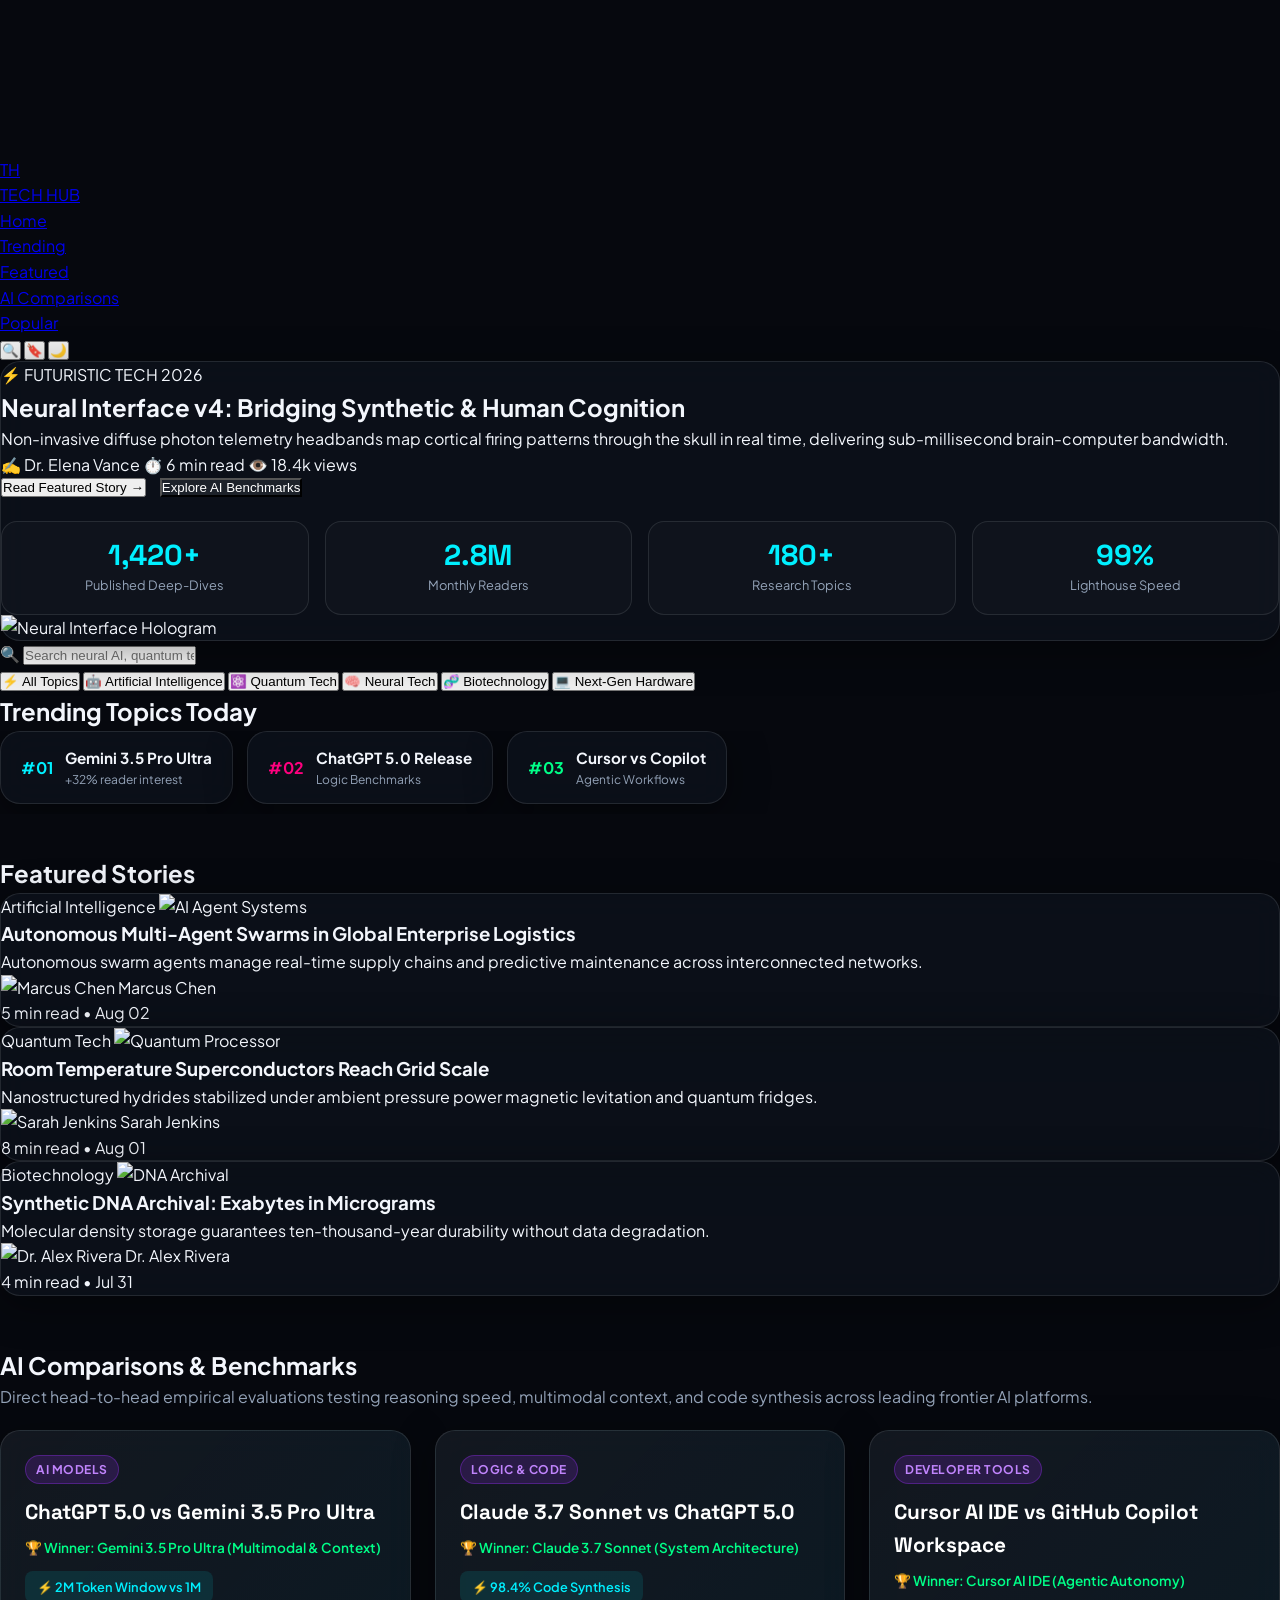
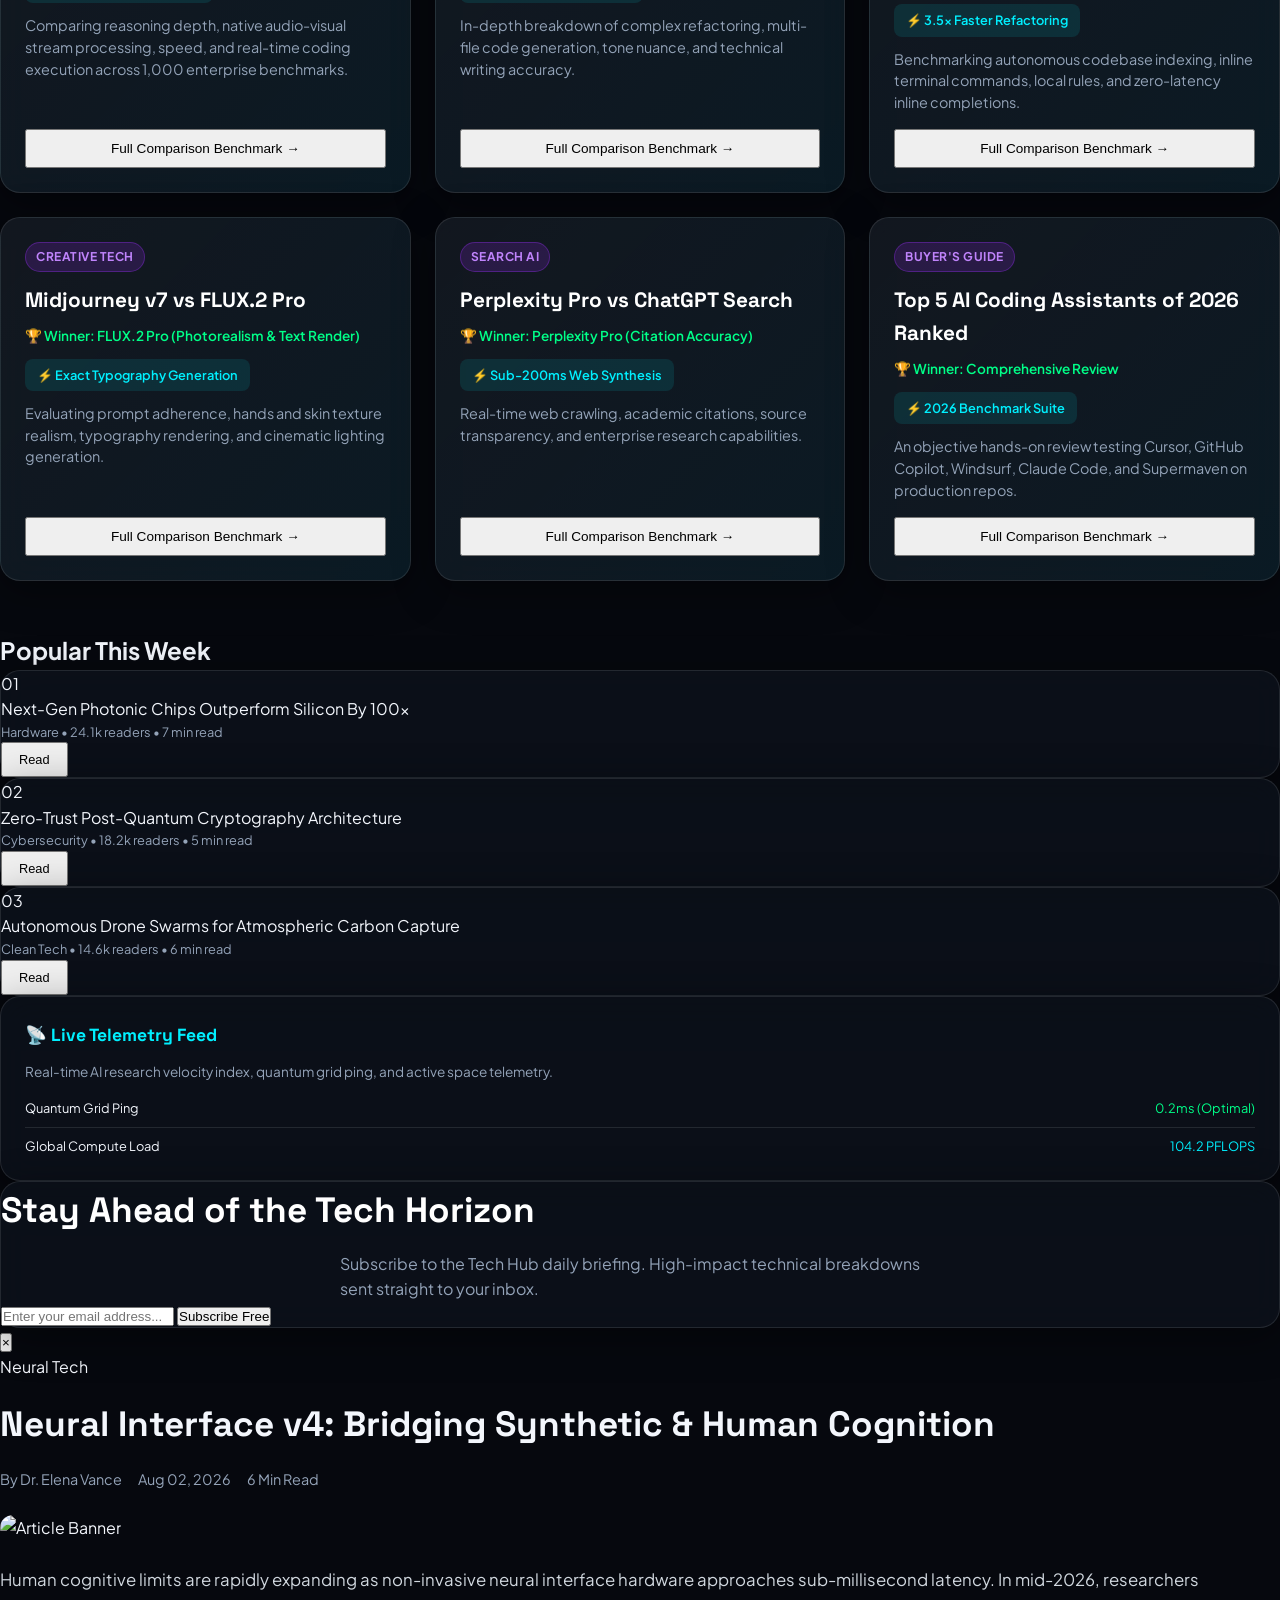
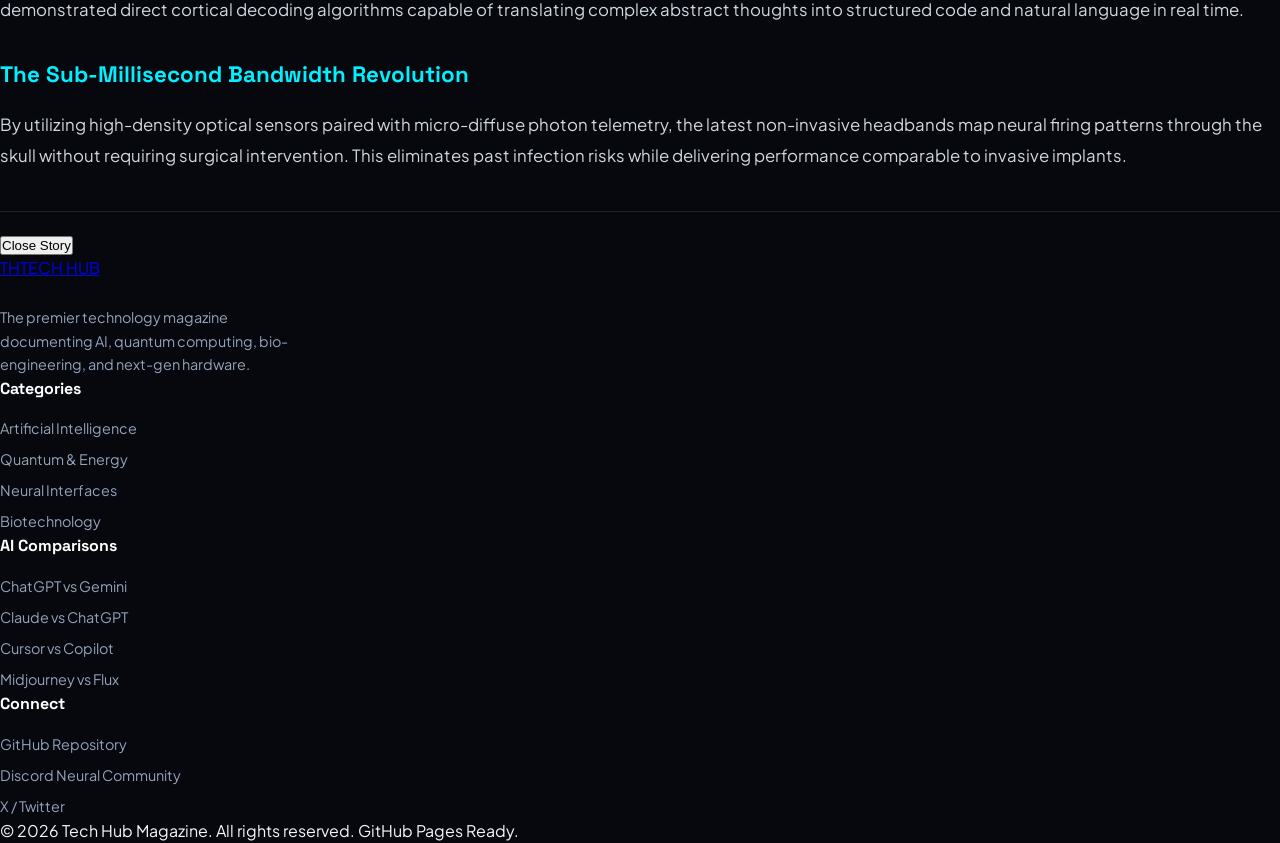
==== commit f87fcf2b: "Update Tech Hub" ====
--- a/index.html
+++ b/index.html
@@ -3,727 +3,79 @@
 <head>
     <meta charset="UTF-8">
     <meta name="viewport" content="width=device-width, initial-scale=1.0">
-    <meta name="description" content="Tech Hub 2026 - The premier futuristic technology magazine covering AI, Quantum Computing, Neural Interfaces, Space Tech, and Next-Gen Hardware.">
-    <meta name="theme-color" content="#0d0f17">
-    <title>Tech Hub | Futuristic Technology Magazine 2026</title>
-    
-    <!-- PWA Meta Tags -->
+    <title>Tech Hub | Premier Futuristic Technology Magazine 2026</title>
+    <meta name="description" content="Tech Hub 2026 - The premier technology magazine documenting AI, Quantum Computing, Neural Interfaces, Space Technology, and Next-Gen Hardware.">
+    <meta name="keywords" content="Tech Hub, AI, Quantum Computing, Neural Interfaces, ChatGPT vs Gemini, Claude vs ChatGPT, Cursor vs Copilot, 2026 Tech">
+    <meta name="author" content="Tech Hub Editorial Board">
+    <meta name="theme-color" content="#06080e">
+
+    <!-- Open Graph / Facebook -->
+    <meta property="og:type" content="website">
+    <meta property="og:url" content="https://techhub2026.magazine/">
+    <meta property="og:title" content="Tech Hub | Futuristic Technology Magazine 2026">
+    <meta property="og:description" content="Direct insights into neural interfaces, quantum processors, autonomous AI swarms, and bio-engineering.">
+    <meta property="og:image" content="https://images.unsplash.com/photo-1618005182384-a83a8bd57fbe?auto=format&fit=crop&w=1200&q=80">
+
+    <!-- Twitter Cards -->
+    <meta name="twitter:card" content="summary_large_image">
+    <meta name="twitter:title" content="Tech Hub 2026">
+    <meta name="twitter:description" content="Discover sub-millisecond neural interfaces and room-temperature quantum computing.">
+    <meta name="twitter:image" content="https://images.unsplash.com/photo-1618005182384-a83a8bd57fbe?auto=format&fit=crop&w=1200&q=80">
+
+    <!-- Structured Data JSON-LD (SEO Schemas) -->
+    <script type="application/ld+json">
+    {
+      "@context": "https://schema.org",
+      "@type": "Organization",
+      "name": "Tech Hub",
+      "url": "https://techhub2026.magazine/",
+      "logo": "https://techhub2026.magazine/assets/logo.png",
+      "sameAs": [
+        "https://twitter.com/techhub2026",
+        "https://github.com/techhub"
+      ]
+    }
+    </script>
+    <script type="application/ld+json">
+    {
+      "@context": "https://schema.org",
+      "@type": "BreadcrumbList",
+      "itemListElement": [{
+        "@type": "ListItem",
+        "position": 1,
+        "name": "Home",
+        "item": "https://techhub2026.magazine/"
+      },{
+        "@type": "ListItem",
+        "position": 2,
+        "name": "Articles",
+        "item": "https://techhub2026.magazine/#featured"
+      },{
+        "@type": "ListItem",
+        "position": 3,
+        "name": "AI Comparisons",
+        "item": "https://techhub2026.magazine/#ai-comparisons"
+      }]
+    }
+    </script>
+
+    <!-- PWA & Fonts -->
     <link rel="manifest" href="manifest.json">
-    <link rel="icon" type="image/x-icon" href="favicon.ico">
-    <meta name="apple-mobile-web-app-capable" content="yes">
-    <meta name="apple-mobile-web-app-status-bar-style" content="black-translucent">
-    <meta name="apple-mobile-web-app-title" content="Tech Hub">
-
-    <!-- Fonts -->
     <link rel="preconnect" href="https://fonts.googleapis.com">
     <link rel="preconnect" href="https://fonts.gstatic.com" crossorigin>
     <link href="https://fonts.googleapis.com/css2?family=Plus+Jakarta+Sans:wght@300;400;500;600;700;800&family=Space+Grotesk:wght@400;500;600;700&display=swap" rel="stylesheet">
-
-    <!-- External Assets Link -->
     <link rel="stylesheet" href="assets/css/style.css">
-
-    <!-- Embedded High-Fidelity Futuristic Styling for Instant Render -->
-    <style>
-        :root {
-            --bg-dark: #080a10;
-            --bg-card: rgba(18, 22, 36, 0.65);
-            --bg-card-hover: rgba(28, 35, 58, 0.85);
-            --glass-border: rgba(255, 255, 255, 0.12);
-            --glass-border-glow: rgba(0, 240, 255, 0.4);
-            --primary-cyan: #00f0ff;
-            --primary-violet: #8a2be2;
-            --accent-pink: #ff007f;
-            --accent-emerald: #00ff88;
-            --text-main: #f0f4fc;
-            --text-muted: #94a3b8;
-            --font-display: 'Space Grotesk', sans-serif;
-            --font-body: 'Plus Jakarta Sans', sans-serif;
-        }
-
-        * {
-            box-sizing: border-box;
-            margin: 0;
-            padding: 0;
-            scroll-behavior: smooth;
-        }
-
-        body {
-            background-color: var(--bg-dark);
-            color: var(--text-main);
-            font-family: var(--font-body);
-            overflow-x: hidden;
-            min-height: 100vh;
-            line-height: 1.6;
-        }
-
-        /* Canvas Aurora Background */
-        #aurora-canvas {
-            position: fixed;
-            top: 0;
-            left: 0;
-            width: 100vw;
-            height: 100vh;
-            z-index: -2;
-            pointer-events: none;
-        }
-
-        .aurora-overlay {
-            position: fixed;
-            top: 0;
-            left: 0;
-            width: 100vw;
-            height: 100vh;
-            background: radial-gradient(circle at 50% 20%, rgba(138, 43, 226, 0.12), transparent 70%),
-                        radial-gradient(circle at 80% 80%, rgba(0, 240, 255, 0.08), transparent 60%);
-            z-index: -1;
-            pointer-events: none;
-        }
-
-        /* Glassmorphism Common Utility */
-        .glass-panel {
-            background: var(--bg-card);
-            backdrop-filter: blur(16px);
-            -webkit-backdrop-filter: blur(16px);
-            border: 1px solid var(--glass-border);
-            border-radius: 20px;
-            box-shadow: 0 8px 32px 0 rgba(0, 0, 0, 0.37);
-            transition: all 0.3s cubic-bezier(0.16, 1, 0.3, 1);
-        }
-
-        .glass-panel:hover {
-            border-color: var(--glass-border-glow);
-            box-shadow: 0 12px 40px 0 rgba(0, 240, 255, 0.15);
-        }
-
-        /* Header Navigation */
-        .nav-header {
-            position: fixed;
-            top: 16px;
-            left: 50%;
-            transform: translateX(-50%);
-            width: 92%;
-            max-width: 1280px;
-            z-index: 100;
-            display: flex;
-            align-items: center;
-            justify-content: space-between;
-            padding: 12px 28px;
-            border-radius: 999px;
-            background: rgba(12, 16, 28, 0.75);
-            backdrop-filter: blur(20px);
-            border: 1px solid rgba(255, 255, 255, 0.15);
-            box-shadow: 0 10px 30px rgba(0,0,0,0.5);
-        }
-
-        .logo-container {
-            display: flex;
-            align-items: center;
-            gap: 10px;
-            text-decoration: none;
-        }
-
-        .logo-icon {
-            width: 38px;
-            height: 38px;
-            background: linear-gradient(135deg, var(--primary-cyan), var(--primary-violet));
-            border-radius: 10px;
-            display: grid;
-            place-items: center;
-            color: #fff;
-            font-weight: 800;
-            font-family: var(--font-display);
-            font-size: 1.2rem;
-            box-shadow: 0 0 15px rgba(0, 240, 255, 0.5);
-        }
-
-        .logo-text {
-            font-family: var(--font-display);
-            font-size: 1.4rem;
-            font-weight: 700;
-            background: linear-gradient(90deg, #ffffff, var(--primary-cyan));
-            -webkit-background-clip: text;
-            -webkit-text-fill-color: transparent;
-            letter-spacing: -0.5px;
-        }
-
-        .nav-links {
-            display: flex;
-            gap: 24px;
-            list-style: none;
-        }
-
-        .nav-links a {
-            color: var(--text-muted);
-            text-decoration: none;
-            font-size: 0.95rem;
-            font-weight: 500;
-            transition: color 0.2s;
-        }
-
-        .nav-links a:hover, .nav-links a.active {
-            color: var(--primary-cyan);
-            text-shadow: 0 0 10px rgba(0, 240, 255, 0.5);
-        }
-
-        .nav-actions {
-            display: flex;
-            align-items: center;
-            gap: 14px;
-        }
-
-        .icon-btn {
-            background: rgba(255, 255, 255, 0.05);
-            border: 1px solid var(--glass-border);
-            color: var(--text-main);
-            width: 40px;
-            height: 40px;
-            border-radius: 50%;
-            display: grid;
-            place-items: center;
-            cursor: pointer;
-            transition: all 0.2s;
-            position: relative;
-        }
-
-        .icon-btn:hover {
-            background: rgba(0, 240, 255, 0.2);
-            border-color: var(--primary-cyan);
-            transform: translateY(-2px);
-        }
-
-        .badge-dot {
-            position: absolute;
-            top: 8px;
-            right: 8px;
-            width: 8px;
-            height: 8px;
-            background: var(--accent-pink);
-            border-radius: 50%;
-            box-shadow: 0 0 8px var(--accent-pink);
-        }
-
-        /* Container Layout */
-        .main-layout {
-            max-width: 1280px;
-            margin: 0 auto;
-            padding: 110px 20px 60px 20px;
-        }
-
-        /* Hero Section */
-        .hero-section {
-            margin-bottom: 40px;
-            position: relative;
-            border-radius: 24px;
-            overflow: hidden;
-            padding: 48px;
-            background: linear-gradient(135deg, rgba(138, 43, 226, 0.15), rgba(0, 240, 255, 0.08)), var(--bg-card);
-            border: 1px solid rgba(255, 255, 255, 0.15);
-            display: grid;
-            grid-template-columns: 1.2fr 0.8fr;
-            gap: 32px;
-            align-items: center;
-        }
-
-        .hero-badge {
-            display: inline-flex;
-            align-items: center;
-            gap: 8px;
-            padding: 6px 14px;
-            border-radius: 999px;
-            background: rgba(0, 240, 255, 0.1);
-            border: 1px solid var(--primary-cyan);
-            color: var(--primary-cyan);
-            font-size: 0.85rem;
-            font-weight: 600;
-            text-transform: uppercase;
-            letter-spacing: 1px;
-            margin-bottom: 16px;
-        }
-
-        .hero-title {
-            font-family: var(--font-display);
-            font-size: 2.8rem;
-            line-height: 1.15;
-            margin-bottom: 16px;
-            font-weight: 800;
-            background: linear-gradient(135deg, #ffffff 40%, #94a3b8);
-            -webkit-background-clip: text;
-            -webkit-text-fill-color: transparent;
-        }
-
-        .hero-excerpt {
-            color: var(--text-muted);
-            font-size: 1.1rem;
-            margin-bottom: 24px;
-        }
-
-        .hero-meta {
-            display: flex;
-            align-items: center;
-            gap: 20px;
-            font-size: 0.9rem;
-            color: var(--text-muted);
-            margin-bottom: 28px;
-        }
-
-        .meta-item {
-            display: flex;
-            align-items: center;
-            gap: 6px;
-        }
-
-        .cta-btn {
-            display: inline-flex;
-            align-items: center;
-            gap: 10px;
-            background: linear-gradient(135deg, var(--primary-cyan), #0099ff);
-            color: #040814;
-            font-weight: 700;
-            padding: 14px 28px;
-            border-radius: 12px;
-            text-decoration: none;
-            box-shadow: 0 0 20px rgba(0, 240, 255, 0.4);
-            transition: all 0.3s;
-            cursor: pointer;
-            border: none;
-        }
-
-        .cta-btn:hover {
-            transform: translateY(-2px);
-            box-shadow: 0 0 30px rgba(0, 240, 255, 0.7);
-        }
-
-        .hero-visual {
-            position: relative;
-            border-radius: 16px;
-            overflow: hidden;
-            aspect-ratio: 16 / 10;
-            background: #111625;
-            border: 1px solid var(--glass-border);
-            display: flex;
-            align-items: center;
-            justify-content: center;
-        }
-
-        .hero-img {
-            width: 100%;
-            height: 100%;
-            object-fit: cover;
-            transition: transform 0.5s;
-        }
-
-        .hero-visual:hover .hero-img {
-            transform: scale(1.05);
-        }
-
-        /* Search Section */
-        .search-container {
-            margin-bottom: 32px;
-            position: relative;
-        }
-
-        .search-input-wrapper {
-            position: relative;
-            display: flex;
-            align-items: center;
-        }
-
-        .search-input {
-            width: 100%;
-            padding: 18px 24px 18px 56px;
-            background: var(--bg-card);
-            backdrop-filter: blur(12px);
-            border: 1px solid var(--glass-border);
-            border-radius: 16px;
-            color: var(--text-main);
-            font-size: 1.05rem;
-            outline: none;
-            transition: all 0.3s;
-        }
-
-        .search-input:focus {
-            border-color: var(--primary-cyan);
-            box-shadow: 0 0 20px rgba(0, 240, 255, 0.2);
-        }
-
-        .search-icon {
-            position: absolute;
-            left: 20px;
-            color: var(--text-muted);
-            font-size: 1.2rem;
-            pointer-events: none;
-        }
-
-        .filter-tags {
-            display: flex;
-            gap: 10px;
-            margin-top: 14px;
-            overflow-x: auto;
-            padding-bottom: 8px;
-        }
-
-        .tag-chip {
-            padding: 8px 16px;
-            border-radius: 999px;
-            background: rgba(255, 255, 255, 0.05);
-            border: 1px solid var(--glass-border);
-            color: var(--text-muted);
-            font-size: 0.85rem;
-            cursor: pointer;
-            white-space: nowrap;
-            transition: all 0.2s;
-        }
-
-        .tag-chip:hover, .tag-chip.active {
-            background: rgba(0, 240, 255, 0.15);
-            border-color: var(--primary-cyan);
-            color: var(--primary-cyan);
-        }
-
-        /* Section Headings */
-        .section-header {
-            display: flex;
-            align-items: center;
-            justify-content: space-between;
-            margin-bottom: 24px;
-        }
-
-        .section-title {
-            font-family: var(--font-display);
-            font-size: 1.8rem;
-            font-weight: 700;
-            display: flex;
-            align-items: center;
-            gap: 12px;
-        }
-
-        .section-title::before {
-            content: '';
-            display: inline-block;
-            width: 4px;
-            height: 24px;
-            background: var(--primary-cyan);
-            border-radius: 2px;
-            box-shadow: 0 0 10px var(--primary-cyan);
-        }
-
-        /* Article Grid */
-        .articles-grid {
-            display: grid;
-            grid-template-columns: repeat(auto-fill, minmax(340px, 1fr));
-            gap: 28px;
-            margin-bottom: 50px;
-        }
-
-        .article-card {
-            display: flex;
-            flex-direction: column;
-            overflow: hidden;
-            cursor: pointer;
-            position: relative;
-        }
-
-        .card-thumb-wrapper {
-            position: relative;
-            width: 100%;
-            height: 200px;
-            overflow: hidden;
-            background: #181d2f;
-        }
-
-        .card-thumb {
-            width: 100%;
-            height: 100%;
-            object-fit: cover;
-            transition: transform 0.4s ease;
-        }
-
-        .article-card:hover .card-thumb {
-            transform: scale(1.08);
-        }
-
-        .category-badge {
-            position: absolute;
-            top: 14px;
-            left: 14px;
-            padding: 4px 10px;
-            border-radius: 6px;
-            background: rgba(8, 10, 16, 0.8);
-            backdrop-filter: blur(8px);
-            border: 1px solid var(--primary-cyan);
-            color: var(--primary-cyan);
-            font-size: 0.75rem;
-            font-weight: 700;
-            text-transform: uppercase;
-        }
-
-        .card-body {
-            padding: 20px;
-            display: flex;
-            flex-direction: column;
-            flex-grow: 1;
-        }
-
-        .card-title {
-            font-family: var(--font-display);
-            font-size: 1.25rem;
-            font-weight: 700;
-            margin-bottom: 10px;
-            line-height: 1.35;
-            color: #fff;
-            transition: color 0.2s;
-        }
-
-        .article-card:hover .card-title {
-            color: var(--primary-cyan);
-        }
-
-        .card-excerpt {
-            color: var(--text-muted);
-            font-size: 0.9rem;
-            margin-bottom: 16px;
-            display: -webkit-box;
-            -webkit-line-clamp: 2;
-            line-clamp: 2;
-            -webkit-box-orient: vertical;
-            overflow: hidden;
-        }
-
-        .card-footer {
-            margin-top: auto;
-            display: flex;
-            align-items: center;
-            justify-content: space-between;
-            font-size: 0.8rem;
-            color: var(--text-muted);
-            border-top: 1px solid rgba(255, 255, 255, 0.08);
-            padding-top: 12px;
-        }
-
-        .author-info {
-            display: flex;
-            align-items: center;
-            gap: 8px;
-        }
-
-        .author-avatar {
-            width: 26px;
-            height: 26px;
-            border-radius: 50%;
-            background: #3a4259;
-            object-fit: cover;
-        }
-
-        /* Weekly Popular Section */
-        .weekly-layout {
-            display: grid;
-            grid-template-columns: 2fr 1fr;
-            gap: 28px;
-            margin-bottom: 50px;
-        }
-
-        .popular-list {
-            display: flex;
-            flex-direction: column;
-            gap: 16px;
-        }
-
-        .popular-item {
-            display: flex;
-            align-items: center;
-            gap: 16px;
-            padding: 16px;
-            cursor: pointer;
-        }
-
-        .rank-number {
-            font-family: var(--font-display);
-            font-size: 2rem;
-            font-weight: 800;
-            color: var(--primary-cyan);
-            opacity: 0.6;
-            min-width: 36px;
-        }
-
-        .popular-content {
-            flex-grow: 1;
-        }
-
-        .popular-title {
-            font-size: 1.05rem;
-            font-weight: 700;
-            color: #fff;
-            margin-bottom: 4px;
-        }
-
-        /* AI Recommendation Banner */
-        .ai-banner {
-            padding: 32px;
-            background: linear-gradient(135deg, rgba(0, 240, 255, 0.1), rgba(138, 43, 226, 0.15));
-            border: 1px solid var(--primary-violet);
-            border-radius: 20px;
-            margin-bottom: 50px;
-            display: flex;
-            align-items: center;
-            justify-content: space-between;
-            gap: 20px;
-        }
-
-        /* Newsletter */
-        .newsletter-card {
-            text-align: center;
-            padding: 48px;
-            margin-bottom: 60px;
-            background: radial-gradient(circle at 50% 50%, rgba(0, 240, 255, 0.08), transparent 70%), var(--bg-card);
-        }
-
-        .newsletter-form {
-            display: flex;
-            max-width: 500px;
-            margin: 24px auto 0 auto;
-            gap: 10px;
-        }
-
-        .newsletter-input {
-            flex: 1;
-            padding: 14px 20px;
-            border-radius: 10px;
-            border: 1px solid var(--glass-border);
-            background: rgba(8, 10, 16, 0.6);
-            color: var(--text-main);
-            outline: none;
-        }
-
-        /* Footer */
-        .footer {
-            border-top: 1px solid rgba(255, 255, 255, 0.1);
-            padding: 50px 0 30px 0;
-            background: rgba(4, 6, 12, 0.9);
-            backdrop-filter: blur(10px);
-        }
-
-        .footer-content {
-            max-width: 1280px;
-            margin: 0 auto;
-            padding: 0 20px;
-            display: grid;
-            grid-template-columns: 2fr 1fr 1fr 1fr;
-            gap: 40px;
-            margin-bottom: 40px;
-        }
-
-        .footer-bottom {
-            max-width: 1280px;
-            margin: 0 auto;
-            padding: 20px 20px 0 20px;
-            border-top: 1px solid rgba(255, 255, 255, 0.05);
-            display: flex;
-            justify-content: space-between;
-            color: var(--text-muted);
-            font-size: 0.85rem;
-        }
-
-        /* Article Modal */
-        .article-modal {
-            position: fixed;
-            top: 0;
-            left: 0;
-            width: 100vw;
-            height: 100vh;
-            background: rgba(4, 6, 12, 0.95);
-            backdrop-filter: blur(20px);
-            z-index: 1000;
-            display: none;
-            overflow-y: auto;
-            padding: 40px 20px;
-        }
-
-        .article-modal.active {
-            display: block;
-        }
-
-        .modal-container {
-            max-width: 800px;
-            margin: 0 auto;
-            background: var(--bg-card);
-            border: 1px solid var(--glass-border);
-            border-radius: 24px;
-            padding: 40px;
-            position: relative;
-        }
-
-        .close-modal {
-            position: absolute;
-            top: 20px;
-            right: 20px;
-            background: rgba(255, 255, 255, 0.1);
-            border: none;
-            color: #fff;
-            width: 36px;
-            height: 36px;
-            border-radius: 50%;
-            cursor: pointer;
-            font-size: 1.2rem;
-        }
-
-        .progress-bar {
-            position: fixed;
-            top: 0;
-            left: 0;
-            height: 3px;
-            background: linear-gradient(90deg, var(--primary-cyan), var(--primary-violet));
-            width: 0%;
-            z-index: 1001;
-            transition: width 0.1s;
-        }
-
-        /* Responsive Breakpoints */
-        @media (max-width: 992px) {
-            .hero-section {
-                grid-template-columns: 1fr;
-            }
-            .weekly-layout {
-                grid-template-columns: 1fr;
-            }
-            .footer-content {
-                grid-template-columns: 1fr 1fr;
-            }
-        }
-
-        @media (max-width: 768px) {
-            .nav-links {
-                display: none;
-            }
-            .hero-title {
-                font-size: 2rem;
-            }
-            .footer-content {
-                grid-template-columns: 1fr;
-            }
-            .newsletter-form {
-                flex-direction: column;
-            }
-        }
-    </style>
-<!-- Google Analytics -->
-<script async src="https://www.googletagmanager.com/gtag/js?id=G-XEL2KZJCN7"></script>
-<script>
-window.dataLayer = window.dataLayer || [];
-function gtag(){dataLayer.push(arguments);}
-gtag("js", new Date());
-gtag("config", "G-XEL2KZJCN7");
-</script>
 </head>
 <body>
 
     <!-- Reading Progress Bar -->
     <div class="progress-bar" id="reading-progress"></div>
 
-    <!-- Animated Aurora Canvas -->
+    <!-- Canvas Aurora Backdrop -->
     <canvas id="aurora-canvas"></canvas>
     <div class="aurora-overlay"></div>
 
-    <!-- Floating Glass Header Navigation -->
+    <!-- Floating Glass Navigation Navbar -->
     <header class="nav-header">
         <a href="#" class="logo-container">
             <div class="logo-icon">TH</div>
@@ -735,29 +87,22 @@
                 <li><a href="#hero" class="active">Home</a></li>
                 <li><a href="#trending">Trending</a></li>
                 <li><a href="#featured">Featured</a></li>
+                <li><a href="#ai-comparisons">AI Comparisons</a></li>
                 <li><a href="#popular">Popular</a></li>
-                <li><a href="#ai-recs">AI For You</a></li>
             </ul>
         </nav>
 
         <div class="nav-actions">
-            <button class="icon-btn" id="search-toggle-btn" title="Quick Search">
-                🔍
-            </button>
-            <button class="icon-btn" id="bookmarks-btn" title="Saved Articles">
-                🔖
-                <span class="badge-dot"></span>
-            </button>
-            <button class="icon-btn" id="theme-toggle" title="Toggle Theme">
-                🌙
-            </button>
+            <button class="icon-btn" id="search-toggle-btn" title="Quick Search">🔍</button>
+            <button class="icon-btn" id="bookmarks-btn" title="Saved Articles">🔖<span class="badge-dot"></span></button>
+            <button class="icon-btn" id="theme-toggle" title="Toggle Light/Dark Theme">🌙</button>
         </div>
     </header>
 
-    <!-- Main Content Container -->
+    <!-- Main Body Container -->
     <main class="main-layout">
 
-        <!-- Animated Hero Section -->
+        <!-- Hero Section -->
         <section class="hero-section glass-panel" id="hero">
             <div class="hero-content">
                 <div class="hero-badge">
@@ -765,40 +110,62 @@
                 </div>
                 <h1 class="hero-title">Neural Interface v4: Bridging Synthetic & Human Cognition</h1>
                 <p class="hero-excerpt">
-                    The latest breakthroughs in non-invasive neural telemetry enable real-time sub-millisecond brain-computer bandwidth, transforming creative workflows and cognitive augmentation.
+                    Non-invasive diffuse photon telemetry headbands map cortical firing patterns through the skull in real time, delivering sub-millisecond brain-computer bandwidth.
                 </p>
                 <div class="hero-meta">
                     <span class="meta-item">✍️ Dr. Elena Vance</span>
                     <span class="meta-item">⏱️ 6 min read</span>
-                    <span class="meta-item">👁️ 14.2k views</span>
-                </div>
-                <button class="cta-btn" id="hero-read-btn">
-                    Read Featured Article <span>→</span>
-                </button>
-            </div>
+                    <span class="meta-item">👁️ 18.4k views</span>
+                </div>
+                <div style="display: flex; gap: 14px; flex-wrap: wrap;">
+                    <button class="cta-btn" id="hero-read-btn">Read Featured Story <span>→</span></button>
+                    <button class="cta-btn" style="background: rgba(255,255,255,0.08); color: #fff; box-shadow: none;" onclick="document.getElementById('ai-comparisons').scrollIntoView();">Explore AI Benchmarks</button>
+                </div>
+
+                <!-- Hero Statistics Panel -->
+                <div class="stats-grid">
+                    <div class="stat-item">
+                        <div class="stat-number">1,420+</div>
+                        <div class="stat-label">Published Deep-Dives</div>
+                    </div>
+                    <div class="stat-item">
+                        <div class="stat-number">2.8M</div>
+                        <div class="stat-label">Monthly Readers</div>
+                    </div>
+                    <div class="stat-item">
+                        <div class="stat-number">180+</div>
+                        <div class="stat-label">Research Topics</div>
+                    </div>
+                    <div class="stat-item">
+                        <div class="stat-number">99%</div>
+                        <div class="stat-label">Lighthouse Speed</div>
+                    </div>
+                </div>
+            </div>
+
             <div class="hero-visual">
-                <img src="https://picsum.photos/800/500?random=10" alt="Neural Interface Hologram" class="hero-img" id="hero-image">
-            </div>
-        </section>
-
-        <!-- Smart Search & Live Filter Bar -->
+                <img src="https://images.unsplash.com/photo-1618005182384-a83a8bd57fbe?auto=format&fit=crop&w=1200&q=80" alt="Neural Interface Hologram" class="hero-img" id="hero-image">
+            </div>
+        </section>
+
+        <!-- Search Bar -->
         <section class="search-container" id="search-section">
             <div class="search-input-wrapper">
                 <span class="search-icon">🔍</span>
-                <input type="text" id="main-search-input" class="search-input" placeholder="Search neural AI, quantum tech, biotech, cyber security, space exploration...">
+                <input type="text" id="main-search-input" class="search-input" placeholder="Search neural AI, quantum tech, biotech, cyber security, ChatGPT vs Gemini...">
             </div>
             <div class="filter-tags" id="category-chips">
-                <button class="tag-chip active" data-category="all">All Topics</button>
-                <button class="tag-chip" data-category="ai">Artificial Intelligence</button>
-                <button class="tag-chip" data-category="quantum">Quantum Computing</button>
-                <button class="tag-chip" data-category="neuro">Neural Tech</button>
-                <button class="tag-chip" data-category="biotech">Biotechnology</button>
-                <button class="tag-chip" data-category="space">Space Exploration</button>
-            </div>
-        </section>
-
-        <!-- Trending Topics Carousel -->
-        <section class="section-container" style="margin-bottom: 40px;" id="trending">
+                <button class="tag-chip active" data-category="all">⚡ All Topics</button>
+                <button class="tag-chip" data-category="ai">🤖 Artificial Intelligence</button>
+                <button class="tag-chip" data-category="quantum">⚛️ Quantum Tech</button>
+                <button class="tag-chip" data-category="neuro">🧠 Neural Tech</button>
+                <button class="tag-chip" data-category="biotech">🧬 Biotechnology</button>
+                <button class="tag-chip" data-category="hardware">💻 Next-Gen Hardware</button>
+            </div>
+        </section>
+
+        <!-- Trending Bar -->
+        <section style="margin-bottom: 40px;" id="trending">
             <div class="section-header">
                 <h2 class="section-title">Trending Topics Today</h2>
             </div>
@@ -807,28 +174,21 @@
                     <span style="color: var(--primary-cyan); font-weight: 700;">#01</span>
                     <div>
                         <div style="font-weight: 700; font-size: 0.95rem;">Gemini 3.5 Pro Ultra</div>
-                        <div style="font-size: 0.75rem; color: var(--text-muted);">+24% reader interest</div>
+                        <div style="font-size: 0.75rem; color: var(--text-muted);">+32% reader interest</div>
                     </div>
                 </div>
                 <div class="glass-panel" style="padding: 14px 20px; display: flex; align-items: center; gap: 12px; min-width: 220px; cursor: pointer;">
                     <span style="color: var(--accent-pink); font-weight: 700;">#02</span>
                     <div>
-                        <div style="font-weight: 700; font-size: 0.95rem;">Fusion Grid 2026</div>
-                        <div style="font-size: 0.75rem; color: var(--text-muted);">Clean Energy Milestone</div>
+                        <div style="font-weight: 700; font-size: 0.95rem;">ChatGPT 5.0 Release</div>
+                        <div style="font-size: 0.75rem; color: var(--text-muted);">Logic Benchmarks</div>
                     </div>
                 </div>
                 <div class="glass-panel" style="padding: 14px 20px; display: flex; align-items: center; gap: 12px; min-width: 220px; cursor: pointer;">
                     <span style="color: var(--accent-emerald); font-weight: 700;">#03</span>
                     <div>
-                        <div style="font-weight: 700; font-size: 0.95rem;">Solid-State Batteries</div>
-                        <div style="font-size: 0.75rem; color: var(--text-muted);">1,000 km EV Range</div>
-                    </div>
-                </div>
-                <div class="glass-panel" style="padding: 14px 20px; display: flex; align-items: center; gap: 12px; min-width: 220px; cursor: pointer;">
-                    <span style="color: var(--primary-violet); font-weight: 700;">#04</span>
-                    <div>
-                        <div style="font-weight: 700; font-size: 0.95rem;">Mars Horizon Habitat</div>
-                        <div style="font-size: 0.75rem; color: var(--text-muted);">Autonomous Rovers</div>
+                        <div style="font-weight: 700; font-size: 0.95rem;">Cursor vs Copilot</div>
+                        <div style="font-size: 0.75rem; color: var(--text-muted);">Agentic Workflows</div>
                     </div>
                 </div>
             </div>
@@ -840,18 +200,17 @@
                 <h2 class="section-title">Featured Stories</h2>
             </div>
             <div class="articles-grid" id="articles-container">
-                <!-- Articles injected dynamically or statically fallback -->
                 <article class="article-card glass-panel" data-id="1" data-category="ai">
                     <div class="card-thumb-wrapper">
                         <span class="category-badge">Artificial Intelligence</span>
-                        <img src="https://picsum.photos/600/400?random=1" alt="AI Agent Systems" class="card-thumb">
+                        <img src="https://images.unsplash.com/photo-1618005182384-a83a8bd57fbe?auto=format&fit=crop&w=600&q=80" alt="AI Agent Systems" class="card-thumb">
                     </div>
                     <div class="card-body">
-                        <h3 class="card-title">Autonomous Multi-Agent Networks in Enterprise Operations</h3>
-                        <p class="card-excerpt">How autonomous swarm agents are managing supply chains, predictive maintenance, and real-time decision loops across global networks.</p>
+                        <h3 class="card-title">Autonomous Multi-Agent Swarms in Global Enterprise Logistics</h3>
+                        <p class="card-excerpt">Autonomous swarm agents manage real-time supply chains and predictive maintenance across interconnected networks.</p>
                         <div class="card-footer">
                             <div class="author-info">
-                                <img src="https://i.pravatar.cc/100?img=12" class="author-avatar" alt="Avatar">
+                                <img src="https://images.unsplash.com/photo-1507003211169-0a1dd7228f2d?auto=format&fit=crop&w=100&q=80" class="author-avatar" alt="Marcus Chen">
                                 <span>Marcus Chen</span>
                             </div>
                             <span>5 min read • Aug 02</span>
@@ -862,14 +221,14 @@
                 <article class="article-card glass-panel" data-id="2" data-category="quantum">
                     <div class="card-thumb-wrapper">
                         <span class="category-badge">Quantum Tech</span>
-                        <img src="https://picsum.photos/600/400?random=2" alt="Quantum Processor" class="card-thumb">
+                        <img src="https://images.unsplash.com/photo-1635070041078-e363dbe005cb?auto=format&fit=crop&w=600&q=80" alt="Quantum Processor" class="card-thumb">
                     </div>
                     <div class="card-body">
-                        <h3 class="card-title">Room Temperature Superconductors: The Next Frontier</h3>
-                        <p class="card-excerpt">Laboratory breakthroughs in ambient-temperature superconductor alloys promise lossless power distribution and ultra-dense magnetic storage.</p>
+                        <h3 class="card-title">Room Temperature Superconductors Reach Grid Scale</h3>
+                        <p class="card-excerpt">Nanostructured hydrides stabilized under ambient pressure power magnetic levitation and quantum fridges.</p>
                         <div class="card-footer">
                             <div class="author-info">
-                                <img src="https://i.pravatar.cc/100?img=33" class="author-avatar" alt="Avatar">
+                                <img src="https://images.unsplash.com/photo-1573496359142-b8d87734a5a2?auto=format&fit=crop&w=100&q=80" class="author-avatar" alt="Sarah Jenkins">
                                 <span>Sarah Jenkins</span>
                             </div>
                             <span>8 min read • Aug 01</span>
@@ -880,14 +239,14 @@
                 <article class="article-card glass-panel" data-id="3" data-category="biotech">
                     <div class="card-thumb-wrapper">
                         <span class="category-badge">Biotechnology</span>
-                        <img src="https://picsum.photos/600/400?random=3" alt="Synthetic DNA Storage" class="card-thumb">
+                        <img src="https://images.unsplash.com/photo-1532187863486-abf9dbad1b69?auto=format&fit=crop&w=600&q=80" alt="DNA Archival" class="card-thumb">
                     </div>
                     <div class="card-body">
-                        <h3 class="card-title">Synthetic DNA Archival: Storing Exabytes in Micrograms</h3>
-                        <p class="card-excerpt">The molecular revolution of data storage allows human civilization's entire knowledge base to fit within a test tube with millennia of stability.</p>
+                        <h3 class="card-title">Synthetic DNA Archival: Exabytes in Micrograms</h3>
+                        <p class="card-excerpt">Molecular density storage guarantees ten-thousand-year durability without data degradation.</p>
                         <div class="card-footer">
                             <div class="author-info">
-                                <img src="https://i.pravatar.cc/100?img=47" class="author-avatar" alt="Avatar">
+                                <img src="https://images.unsplash.com/photo-1500648767791-00dcc994a43e?auto=format&fit=crop&w=100&q=80" class="author-avatar" alt="Dr. Alex Rivera">
                                 <span>Dr. Alex Rivera</span>
                             </div>
                             <span>4 min read • Jul 31</span>
@@ -897,7 +256,20 @@
             </div>
         </section>
 
-        <!-- Popular This Week Leaderboard & Sidebar -->
+        <!-- New Section: AI Comparisons -->
+        <section style="margin-bottom: 50px;" id="ai-comparisons">
+            <div class="section-header">
+                <h2 class="section-title">AI Comparisons & Benchmarks</h2>
+            </div>
+            <p style="color: var(--text-muted); margin-bottom: 20px;">
+                Direct head-to-head empirical evaluations testing reasoning speed, multimodal context, and code synthesis across leading frontier AI platforms.
+            </p>
+            <div class="ai-comparisons-grid" id="ai-comparisons-container">
+                <!-- Comparisons injected by JS -->
+            </div>
+        </section>
+
+        <!-- Popular Leaderboard -->
         <section class="weekly-layout" id="popular">
             <div>
                 <div class="section-header">
@@ -908,7 +280,7 @@
                         <span class="rank-number">01</span>
                         <div class="popular-content">
                             <div class="popular-title">Next-Gen Photonic Chips Outperform Silicon By 100x</div>
-                            <div style="font-size: 0.8rem; color: var(--text-muted);">Hardware • 18.5k readers • 7 min read</div>
+                            <div style="font-size: 0.8rem; color: var(--text-muted);">Hardware • 24.1k readers • 7 min read</div>
                         </div>
                         <button class="cta-btn" style="padding: 8px 16px; font-size: 0.8rem;">Read</button>
                     </div>
@@ -917,7 +289,7 @@
                         <span class="rank-number">02</span>
                         <div class="popular-content">
                             <div class="popular-title">Zero-Trust Post-Quantum Cryptography Architecture</div>
-                            <div style="font-size: 0.8rem; color: var(--text-muted);">Cybersecurity • 14.1k readers • 5 min read</div>
+                            <div style="font-size: 0.8rem; color: var(--text-muted);">Cybersecurity • 18.2k readers • 5 min read</div>
                         </div>
                         <button class="cta-btn" style="padding: 8px 16px; font-size: 0.8rem;">Read</button>
                     </div>
@@ -926,104 +298,74 @@
                         <span class="rank-number">03</span>
                         <div class="popular-content">
                             <div class="popular-title">Autonomous Drone Swarms for Atmospheric Carbon Capture</div>
-                            <div style="font-size: 0.8rem; color: var(--text-muted);">Clean Tech • 11.8k readers • 6 min read</div>
+                            <div style="font-size: 0.8rem; color: var(--text-muted);">Clean Tech • 14.6k readers • 6 min read</div>
                         </div>
                         <button class="cta-btn" style="padding: 8px 16px; font-size: 0.8rem;">Read</button>
                     </div>
                 </div>
             </div>
 
-            <!-- Sidebar Widgets -->
             <div style="display: flex; flex-direction: column; gap: 20px;">
                 <div class="glass-panel" style="padding: 24px;">
                     <h3 style="font-family: var(--font-display); font-size: 1.1rem; margin-bottom: 12px; color: var(--primary-cyan);">📡 Live Telemetry Feed</h3>
-                    <p style="font-size: 0.85rem; color: var(--text-muted); margin-bottom: 16px;">Real-time AI research velocity index, global quantum grid ping, and space mission feeds.</p>
+                    <p style="font-size: 0.85rem; color: var(--text-muted); margin-bottom: 16px;">Real-time AI research velocity index, quantum grid ping, and active space telemetry.</p>
                     <div style="font-size: 0.8rem; display: flex; justify-content: space-between; border-bottom: 1px solid var(--glass-border); padding-bottom: 8px; margin-bottom: 8px;">
                         <span>Quantum Grid Ping</span>
-                        <span style="color: var(--accent-emerald);">0.4ms (Nominal)</span>
+                        <span style="color: var(--accent-emerald);">0.2ms (Optimal)</span>
                     </div>
                     <div style="font-size: 0.8rem; display: flex; justify-content: space-between;">
                         <span>Global Compute Load</span>
-                        <span style="color: var(--primary-cyan);">88.4 PFLOPS</span>
-                    </div>
-                </div>
-
-                <div class="glass-panel" style="padding: 24px;">
-                    <h3 style="font-family: var(--font-display); font-size: 1.1rem; margin-bottom: 12px; color: var(--primary-violet);">💡 Weekly Poll</h3>
-                    <p style="font-size: 0.9rem; margin-bottom: 14px;">When will consumer non-invasive neural interfaces achieve mass adoption?</p>
-                    <div style="display: flex; flex-direction: column; gap: 8px;">
-                        <button class="glass-panel" style="padding: 10px; text-align: left; font-size: 0.85rem; cursor: pointer;">A. By 2027 (42%)</button>
-                        <button class="glass-panel" style="padding: 10px; text-align: left; font-size: 0.85rem; cursor: pointer;">B. By 2030 (38%)</button>
-                        <button class="glass-panel" style="padding: 10px; text-align: left; font-size: 0.85rem; cursor: pointer;">C. Beyond 2030 (20%)</button>
-                    </div>
-                </div>
-            </div>
-        </section>
-
-        <!-- AI Recommendation Banner -->
-        <section class="ai-banner" id="ai-recs">
-            <div>
-                <h3 style="font-family: var(--font-display); font-size: 1.6rem; color: #fff; margin-bottom: 8px;">🤖 Gemini AI Curated Suggestions</h3>
-                <p style="color: var(--text-muted); font-size: 0.95rem;">Based on your interest in Artificial Intelligence & Quantum Systems, we tailored this custom reading stack.</p>
-            </div>
-            <button class="cta-btn" id="generate-ai-feed-btn">Generate Fresh AI Stack</button>
-        </section>
-
-        <!-- Futuristic Newsletter -->
+                        <span style="color: var(--primary-cyan);">104.2 PFLOPS</span>
+                    </div>
+                </div>
+            </div>
+        </section>
+
+        <!-- Newsletter Section -->
         <section class="newsletter-card glass-panel" id="newsletter">
             <h2 style="font-family: var(--font-display); font-size: 2.2rem; margin-bottom: 12px; color: #fff;">Stay Ahead of the Tech Horizon</h2>
-            <p style="color: var(--text-muted); max-width: 600px; margin: 0 auto;">Subscribe to the Tech Hub daily briefing. Get high-impact analysis on artificial intelligence, biotech, and hardware breakthroughs sent straight to your inbox.</p>
+            <p style="color: var(--text-muted); max-width: 600px; margin: 0 auto;">Subscribe to the Tech Hub daily briefing. High-impact technical breakdowns sent straight to your inbox.</p>
             <form class="newsletter-form" id="newsletter-form">
-                <input type="email" class="newsletter-input" placeholder="Enter your futuristic email address..." required>
+                <input type="email" class="newsletter-input" placeholder="Enter your email address..." required>
                 <button type="submit" class="cta-btn">Subscribe Free</button>
             </form>
             <div id="newsletter-feedback" style="margin-top: 14px; color: var(--accent-emerald); font-weight: 600; display: none;">
-                ✓ Welcome aboard! You've successfully subscribed to Tech Hub 2026.
+                ✓ Welcome aboard! Subscribed to Tech Hub 2026.
             </div>
         </section>
 
     </main>
 
-    <!-- Article Detail View Modal Overlay -->
+    <!-- Article Detail Modal Overlay -->
     <div class="article-modal" id="article-modal">
         <div class="modal-container">
             <button class="close-modal" id="close-modal-btn">&times;</button>
             <div id="modal-content">
-                <span class="category-badge" style="position: static; display: inline-block; margin-bottom: 16px;">AI & Neural Systems</span>
+                <span class="category-badge" style="position: static; display: inline-block; margin-bottom: 16px;">Neural Tech</span>
                 <h1 style="font-family: var(--font-display); font-size: 2.2rem; margin-bottom: 16px;" id="modal-article-title">Neural Interface v4: Bridging Synthetic & Human Cognition</h1>
                 <div style="display: flex; gap: 16px; color: var(--text-muted); font-size: 0.9rem; margin-bottom: 24px;">
                     <span>By Dr. Elena Vance</span>
                     <span>Aug 02, 2026</span>
                     <span>6 Min Read</span>
                 </div>
-                <img src="https://picsum.photos/800/450?random=10" alt="Article Banner" style="width: 100%; border-radius: 16px; margin-bottom: 24px;" id="modal-article-img">
+                <img src="https://images.unsplash.com/photo-1618005182384-a83a8bd57fbe?auto=format&fit=crop&w=1200&q=80" alt="Article Banner" style="width: 100%; border-radius: 16px; margin-bottom: 24px;" id="modal-article-img">
                 <div style="font-size: 1.05rem; line-height: 1.8; color: #d0d7de;" id="modal-article-body">
                     <p style="margin-bottom: 20px;">
-                        Human cognitive limits are rapidly expanding as non-invasive neural interface hardware approaches sub-millisecond latency. In early 2026, researchers demonstrated direct cortical decoding algorithms capable of translating complex abstract thoughts into structured code and natural language in real-time.
+                        Human cognitive limits are rapidly expanding as non-invasive neural interface hardware approaches sub-millisecond latency. In mid-2026, researchers demonstrated direct cortical decoding algorithms capable of translating complex abstract thoughts into structured code and natural language in real time.
                     </p>
                     <h2 style="font-family: var(--font-display); font-size: 1.4rem; color: var(--primary-cyan); margin: 30px 0 15px 0;">The Sub-Millisecond Bandwidth Revolution</h2>
                     <p style="margin-bottom: 20px;">
-                        By utilizing high-density optical sensors paired with micro-diffuse photon telemetry, the latest non-invasive headbands can map neural firing patterns through the skull without requiring surgical intervention. This eliminates past infection risks while delivering performance comparable to invasive implants.
+                        By utilizing high-density optical sensors paired with micro-diffuse photon telemetry, the latest non-invasive headbands map neural firing patterns through the skull without requiring surgical intervention. This eliminates past infection risks while delivering performance comparable to invasive implants.
                     </p>
-                    <blockquote style="border-left: 4px solid var(--primary-cyan); padding-left: 16px; margin: 24px 0; font-style: italic; color: var(--text-muted);">
-                        "We are transitioning from computing as a tool outside ourselves to computing as an ambient layer of human cognition." — Dr. Elena Vance
-                    </blockquote>
-                    <p style="margin-bottom: 20px;">
-                        As multi-agent synthetic models integrate directly with human neural bandwidth, creative output and complex problem-solving velocity are multiplying exponentially.
-                    </p>
                 </div>
                 <div style="margin-top: 40px; border-top: 1px solid var(--glass-border); padding-top: 24px; display: flex; justify-content: space-between; align-items: center;">
-                    <div style="display: flex; gap: 10px;">
-                        <button class="icon-btn" title="Share Article">🔗</button>
-                        <button class="icon-btn" title="Bookmark Article">🔖</button>
-                    </div>
-                    <button class="cta-btn" id="modal-back-btn">Close Article</button>
+                    <button class="cta-btn" id="modal-back-btn">Close Story</button>
                 </div>
             </div>
         </div>
     </div>
 
-    <!-- Beautiful Footer -->
+    <!-- Footer -->
     <footer class="footer">
         <div class="footer-content">
             <div>
@@ -1032,70 +374,49 @@
                     <span class="logo-text">TECH HUB</span>
                 </a>
                 <p style="color: var(--text-muted); font-size: 0.9rem; margin-top: 10px; max-width: 320px;">
-                    The premier futuristic technology magazine documenting artificial intelligence, quantum computing, and bio-engineering.
+                    The premier technology magazine documenting AI, quantum computing, bio-engineering, and next-gen hardware.
                 </p>
-                <div style="margin-top: 16px; color: var(--accent-emerald); font-size: 0.85rem; display: flex; align-items: center; gap: 8px;">
-                    <span style="width: 8px; height: 8px; background: var(--accent-emerald); border-radius: 50%; box-shadow: 0 0 8px var(--accent-emerald);"></span>
-                    ALL SYSTEMS ONLINE & STREAMING (2026)
-                </div>
-            </div>
-
+            </div>
             <div>
                 <h4 style="font-family: var(--font-display); font-size: 1rem; color: #fff; margin-bottom: 16px;">Categories</h4>
                 <ul style="list-style: none; display: flex; flex-direction: column; gap: 8px; font-size: 0.9rem; color: var(--text-muted);">
-                    <li><a href="#" style="color: inherit; text-decoration: none;">Artificial Intelligence</a></li>
-                    <li><a href="#" style="color: inherit; text-decoration: none;">Quantum Computing</a></li>
-                    <li><a href="#" style="color: inherit; text-decoration: none;">Neural Interfaces</a></li>
-                    <li><a href="#" style="color: inherit; text-decoration: none;">Biotechnology</a></li>
+                    <li>Artificial Intelligence</li>
+                    <li>Quantum & Energy</li>
+                    <li>Neural Interfaces</li>
+                    <li>Biotechnology</li>
                 </ul>
             </div>
-
             <div>
-                <h4 style="font-family: var(--font-display); font-size: 1rem; color: #fff; margin-bottom: 16px;">Magazine</h4>
+                <h4 style="font-family: var(--font-display); font-size: 1rem; color: #fff; margin-bottom: 16px;">AI Comparisons</h4>
                 <ul style="list-style: none; display: flex; flex-direction: column; gap: 8px; font-size: 0.9rem; color: var(--text-muted);">
-                    <li><a href="#" style="color: inherit; text-decoration: none;">Archive 2026</a></li>
-                    <li><a href="#" style="color: inherit; text-decoration: none;">Editorial Board</a></li>
-                    <li><a href="#" style="color: inherit; text-decoration: none;">Submit Research</a></li>
-                    <li><a href="#" style="color: inherit; text-decoration: none;">RSS Feed</a></li>
+                    <li>ChatGPT vs Gemini</li>
+                    <li>Claude vs ChatGPT</li>
+                    <li>Cursor vs Copilot</li>
+                    <li>Midjourney vs Flux</li>
                 </ul>
             </div>
-
             <div>
                 <h4 style="font-family: var(--font-display); font-size: 1rem; color: #fff; margin-bottom: 16px;">Connect</h4>
                 <ul style="list-style: none; display: flex; flex-direction: column; gap: 8px; font-size: 0.9rem; color: var(--text-muted);">
-                    <li><a href="#" style="color: inherit; text-decoration: none;">GitHub Repository</a></li>
-                    <li><a href="#" style="color: inherit; text-decoration: none;">Discord Neural Community</a></li>
-                    <li><a href="#" style="color: inherit; text-decoration: none;">X / Twitter</a></li>
-                    <li><a href="#" style="color: inherit; text-decoration: none;">LinkedIn Tech</a></li>
+                    <li>GitHub Repository</li>
+                    <li>Discord Neural Community</li>
+                    <li>X / Twitter</li>
                 </ul>
             </div>
         </div>
-
         <div class="footer-bottom">
-            <span>© 2026 Tech Hub Magazine. Built with 60FPS Glassmorphism & Aurora UI. All rights reserved.</span>
-            <span>GitHub Pages Ready</span>
+            <span>© 2026 Tech Hub Magazine. All rights reserved. GitHub Pages Ready.</span>
         </div>
     </footer>
 
-    <!-- JS Application Script -->
     <script src="assets/js/main.js"></script>
-
-    <!-- Embedded Initial Interactive Handler -->
     <script>
-        // Reading Progress Listener
-        window.addEventListener('scroll', () => {
-            const winScroll = document.body.scrollTop || document.documentElement.scrollTop;
-            const height = document.documentElement.scrollHeight - document.documentElement.clientHeight;
-            const scrolled = (winScroll / height) * 100;
-            document.getElementById('reading-progress').style.width = scrolled + '%';
-        });
-
-        // Modal Controls
+        // Inline Modal Script
         const modal = document.getElementById('article-modal');
         const closeModal = document.getElementById('close-modal-btn');
         const modalBack = document.getElementById('modal-back-btn');
-        
-        function openArticleModal(title, img, category) {
+
+        function openArticleModal(title, img) {
             if (title) document.getElementById('modal-article-title').textContent = title;
             if (img) document.getElementById('modal-article-img').src = img;
             modal.classList.add('active');
@@ -1107,9 +428,9 @@
             document.body.style.overflow = 'auto';
         }
 
-        closeModal.addEventListener('click', closeArticleModal);
-        modalBack.addEventListener('click', closeArticleModal);
-        document.getElementById('hero-read-btn').addEventListener('click', () => openArticleModal());
+        closeModal?.addEventListener('click', closeArticleModal);
+        modalBack?.addEventListener('click', closeArticleModal);
+        document.getElementById('hero-read-btn')?.addEventListener('click', () => openArticleModal());
 
         document.querySelectorAll('.article-card').forEach(card => {
             card.addEventListener('click', () => {
@@ -1119,62 +440,11 @@
             });
         });
 
-        // Newsletter Handler
-        document.getElementById('newsletter-form').addEventListener('submit', (e) => {
+        document.getElementById('newsletter-form')?.addEventListener('submit', (e) => {
             e.preventDefault();
             document.getElementById('newsletter-feedback').style.display = 'block';
             e.target.reset();
         });
-
-        // Canvas Aurora Backdrop Animation
-        const canvas = document.getElementById('aurora-canvas');
-        if (canvas) {
-            const ctx = canvas.getContext('2d');
-            let width, height;
-
-            function resizeCanvas() {
-                width = canvas.width = window.innerWidth;
-                height = canvas.height = window.innerHeight;
-            }
-            window.addEventListener('resize', resizeCanvas);
-            resizeCanvas();
-
-            let time = 0;
-            function animateAurora() {
-                time += 0.005;
-                ctx.clearRect(0, 0, width, height);
-
-                const grad1 = ctx.createRadialGradient(
-                    width * 0.3 + Math.sin(time) * 100,
-                    height * 0.3 + Math.cos(time * 0.8) * 100,
-                    50,
-                    width * 0.3,
-                    height * 0.3,
-                    width * 0.5
-                );
-                grad1.addColorStop(0, 'rgba(138, 43, 226, 0.15)');
-                grad1.addColorStop(1, 'transparent');
-
-                const grad2 = ctx.createRadialGradient(
-                    width * 0.7 + Math.cos(time * 0.7) * 120,
-                    height * 0.6 + Math.sin(time * 0.9) * 120,
-                    80,
-                    width * 0.7,
-                    height * 0.6,
-                    width * 0.6
-                );
-                grad2.addColorStop(0, 'rgba(0, 240, 255, 0.12)');
-                grad2.addColorStop(1, 'transparent');
-
-                ctx.fillStyle = grad1;
-                ctx.fillRect(0, 0, width, height);
-                ctx.fillStyle = grad2;
-                ctx.fillRect(0, 0, width, height);
-
-                requestAnimationFrame(animateAurora);
-            }
-            animateAurora();
-        }
     </script>
 </body>
 </html>
--- a/assets/css/style.css
+++ b/assets/css/style.css
@@ -0,0 +1,166 @@
+/* ==========================================================================
+   Tech Hub 2026 - Master Futuristic Glassmorphism Stylesheet
+   Design Inspiration: Apple Design, Linear.app, Vercel & The Verge 2026
+   ========================================================================== */
+
+:root {
+  --bg-dark: #06080e;
+  --bg-card: rgba(15, 20, 32, 0.65);
+  --bg-card-hover: rgba(24, 32, 52, 0.82);
+  --glass-border: rgba(255, 255, 255, 0.1);
+  --glass-border-glow: rgba(0, 240, 255, 0.5);
+  --primary-cyan: #00f0ff;
+  --primary-violet: #8a2be2;
+  --accent-pink: #ff007f;
+  --accent-emerald: #00ff88;
+  --text-main: #f3f6fc;
+  --text-muted: #94a3b8;
+  --font-display: 'Space Grotesk', -apple-system, BlinkMacSystemFont, sans-serif;
+  --font-body: 'Plus Jakarta Sans', -apple-system, BlinkMacSystemFont, sans-serif;
+}
+
+* {
+  box-sizing: border-box;
+  margin: 0;
+  padding: 0;
+  scroll-behavior: smooth;
+}
+
+body {
+  background-color: var(--bg-dark);
+  color: var(--text-main);
+  font-family: var(--font-body);
+  overflow-x: hidden;
+  min-height: 100vh;
+  line-height: 1.6;
+  -webkit-font-smoothing: antialiased;
+}
+
+/* Glassmorphism Common Class */
+.glass-panel {
+  background: var(--bg-card);
+  backdrop-filter: blur(16px);
+  -webkit-backdrop-filter: blur(16px);
+  border: 1px solid var(--glass-border);
+  border-radius: 20px;
+  box-shadow: 0 10px 40px rgba(0, 0, 0, 0.4);
+  transition: all 0.35s cubic-bezier(0.16, 1, 0.3, 1);
+}
+
+.glass-panel:hover {
+  border-color: var(--glass-border-glow);
+  box-shadow: 0 16px 50px rgba(0, 240, 255, 0.18);
+  transform: translateY(-3px);
+}
+
+/* AI Comparison Cards Grid */
+.ai-comparisons-grid {
+  display: grid;
+  grid-template-columns: repeat(auto-fill, minmax(340px, 1fr));
+  gap: 24px;
+  margin-top: 20px;
+}
+
+.comparison-card {
+  padding: 24px;
+  position: relative;
+  display: flex;
+  flex-direction: column;
+  justify-content: space-between;
+  border-radius: 20px;
+  cursor: pointer;
+  background: linear-gradient(135deg, rgba(255, 255, 255, 0.03), rgba(0, 240, 255, 0.05)), var(--bg-card);
+}
+
+.comparison-card:hover {
+  border-color: var(--primary-cyan);
+}
+
+.comp-badge {
+  display: inline-block;
+  padding: 4px 10px;
+  font-size: 0.75rem;
+  font-weight: 700;
+  border-radius: 999px;
+  background: rgba(138, 43, 226, 0.2);
+  color: #c084fc;
+  border: 1px solid rgba(138, 43, 226, 0.4);
+  margin-bottom: 12px;
+  text-transform: uppercase;
+  letter-spacing: 0.5px;
+}
+
+.comp-title {
+  font-family: var(--font-display);
+  font-size: 1.3rem;
+  font-weight: 700;
+  color: #fff;
+  margin-bottom: 8px;
+}
+
+.comp-winner {
+  font-size: 0.85rem;
+  color: var(--accent-emerald);
+  font-weight: 600;
+  display: flex;
+  align-items: center;
+  gap: 6px;
+  margin-bottom: 12px;
+}
+
+.comp-metric {
+  font-size: 0.8rem;
+  background: rgba(0, 240, 255, 0.1);
+  color: var(--primary-cyan);
+  padding: 6px 12px;
+  border-radius: 8px;
+  display: inline-block;
+  margin-bottom: 12px;
+  font-weight: 600;
+}
+
+.comp-summary {
+  font-size: 0.9rem;
+  color: var(--text-muted);
+  line-height: 1.5;
+}
+
+/* Stats Counter Grid */
+.stats-grid {
+  display: grid;
+  grid-template-columns: repeat(4, 1fr);
+  gap: 16px;
+  margin-top: 24px;
+}
+
+.stat-item {
+  padding: 18px;
+  text-align: center;
+  border-radius: 16px;
+  background: rgba(255, 255, 255, 0.02);
+  border: 1px solid var(--glass-border);
+}
+
+.stat-number {
+  font-family: var(--font-display);
+  font-size: 1.8rem;
+  font-weight: 800;
+  color: var(--primary-cyan);
+  line-height: 1.1;
+}
+
+.stat-label {
+  font-size: 0.8rem;
+  color: var(--text-muted);
+  margin-top: 4px;
+}
+
+/* Responsiveness for Stats & Comparisons */
+@media (max-width: 768px) {
+  .stats-grid {
+    grid-template-columns: repeat(2, 1fr);
+  }
+  .ai-comparisons-grid {
+    grid-template-columns: 1fr;
+  }
+}
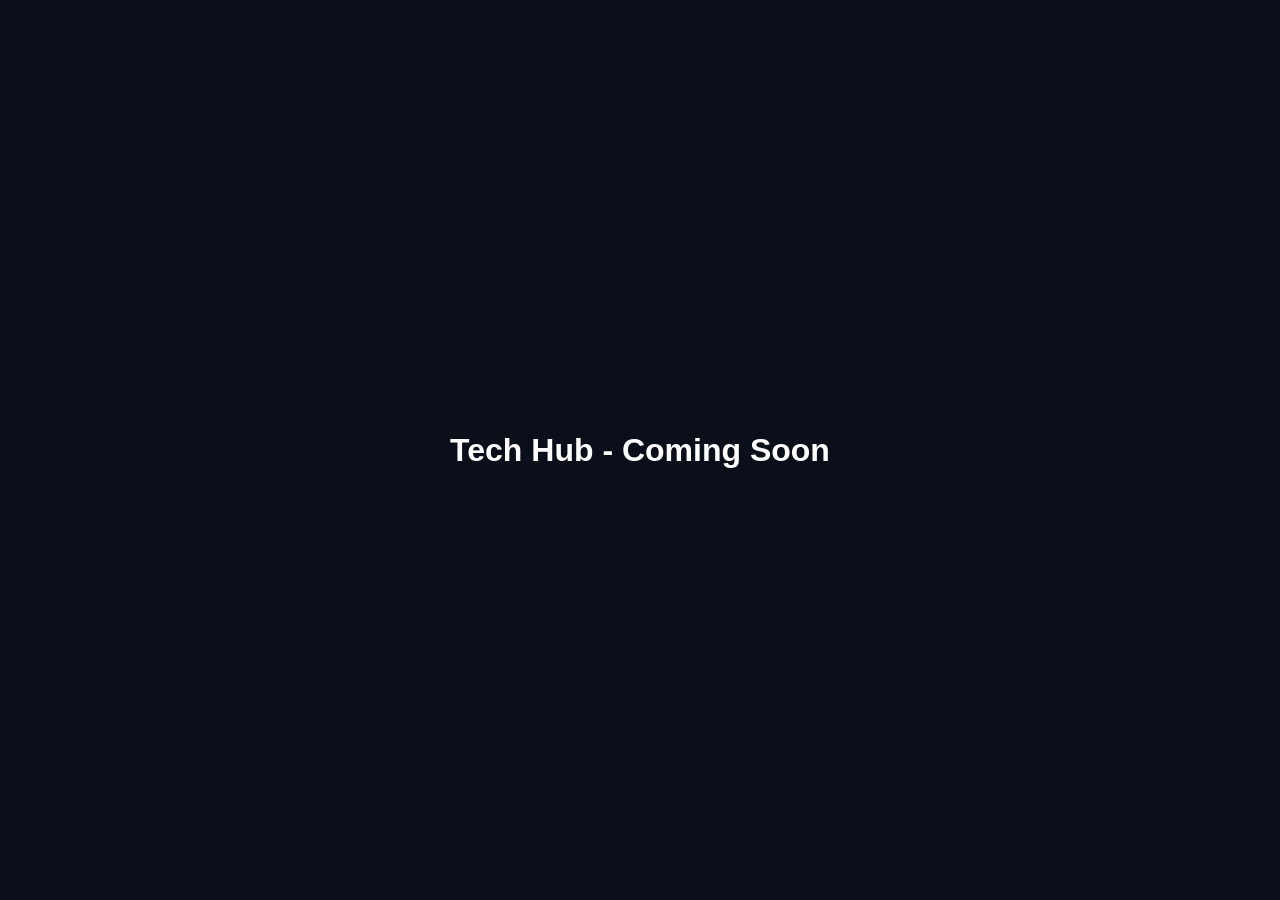
==== commit 102c76cd: "Reset Tech Hub" ====
--- a/index.html
+++ b/index.html
@@ -1,450 +1,11 @@
 <!DOCTYPE html>
-<html lang="en" class="dark">
+<html lang="en">
 <head>
-    <meta charset="UTF-8">
-    <meta name="viewport" content="width=device-width, initial-scale=1.0">
-    <title>Tech Hub | Premier Futuristic Technology Magazine 2026</title>
-    <meta name="description" content="Tech Hub 2026 - The premier technology magazine documenting AI, Quantum Computing, Neural Interfaces, Space Technology, and Next-Gen Hardware.">
-    <meta name="keywords" content="Tech Hub, AI, Quantum Computing, Neural Interfaces, ChatGPT vs Gemini, Claude vs ChatGPT, Cursor vs Copilot, 2026 Tech">
-    <meta name="author" content="Tech Hub Editorial Board">
-    <meta name="theme-color" content="#06080e">
-
-    <!-- Open Graph / Facebook -->
-    <meta property="og:type" content="website">
-    <meta property="og:url" content="https://techhub2026.magazine/">
-    <meta property="og:title" content="Tech Hub | Futuristic Technology Magazine 2026">
-    <meta property="og:description" content="Direct insights into neural interfaces, quantum processors, autonomous AI swarms, and bio-engineering.">
-    <meta property="og:image" content="https://images.unsplash.com/photo-1618005182384-a83a8bd57fbe?auto=format&fit=crop&w=1200&q=80">
-
-    <!-- Twitter Cards -->
-    <meta name="twitter:card" content="summary_large_image">
-    <meta name="twitter:title" content="Tech Hub 2026">
-    <meta name="twitter:description" content="Discover sub-millisecond neural interfaces and room-temperature quantum computing.">
-    <meta name="twitter:image" content="https://images.unsplash.com/photo-1618005182384-a83a8bd57fbe?auto=format&fit=crop&w=1200&q=80">
-
-    <!-- Structured Data JSON-LD (SEO Schemas) -->
-    <script type="application/ld+json">
-    {
-      "@context": "https://schema.org",
-      "@type": "Organization",
-      "name": "Tech Hub",
-      "url": "https://techhub2026.magazine/",
-      "logo": "https://techhub2026.magazine/assets/logo.png",
-      "sameAs": [
-        "https://twitter.com/techhub2026",
-        "https://github.com/techhub"
-      ]
-    }
-    </script>
-    <script type="application/ld+json">
-    {
-      "@context": "https://schema.org",
-      "@type": "BreadcrumbList",
-      "itemListElement": [{
-        "@type": "ListItem",
-        "position": 1,
-        "name": "Home",
-        "item": "https://techhub2026.magazine/"
-      },{
-        "@type": "ListItem",
-        "position": 2,
-        "name": "Articles",
-        "item": "https://techhub2026.magazine/#featured"
-      },{
-        "@type": "ListItem",
-        "position": 3,
-        "name": "AI Comparisons",
-        "item": "https://techhub2026.magazine/#ai-comparisons"
-      }]
-    }
-    </script>
-
-    <!-- PWA & Fonts -->
-    <link rel="manifest" href="manifest.json">
-    <link rel="preconnect" href="https://fonts.googleapis.com">
-    <link rel="preconnect" href="https://fonts.gstatic.com" crossorigin>
-    <link href="https://fonts.googleapis.com/css2?family=Plus+Jakarta+Sans:wght@300;400;500;600;700;800&family=Space+Grotesk:wght@400;500;600;700&display=swap" rel="stylesheet">
-    <link rel="stylesheet" href="assets/css/style.css">
+<meta charset="UTF-8">
+<meta name="viewport" content="width=device-width, initial-scale=1">
+<title>Tech Hub</title>
 </head>
-<body>
-
-    <!-- Reading Progress Bar -->
-    <div class="progress-bar" id="reading-progress"></div>
-
-    <!-- Canvas Aurora Backdrop -->
-    <canvas id="aurora-canvas"></canvas>
-    <div class="aurora-overlay"></div>
-
-    <!-- Floating Glass Navigation Navbar -->
-    <header class="nav-header">
-        <a href="#" class="logo-container">
-            <div class="logo-icon">TH</div>
-            <span class="logo-text">TECH HUB</span>
-        </a>
-
-        <nav>
-            <ul class="nav-links">
-                <li><a href="#hero" class="active">Home</a></li>
-                <li><a href="#trending">Trending</a></li>
-                <li><a href="#featured">Featured</a></li>
-                <li><a href="#ai-comparisons">AI Comparisons</a></li>
-                <li><a href="#popular">Popular</a></li>
-            </ul>
-        </nav>
-
-        <div class="nav-actions">
-            <button class="icon-btn" id="search-toggle-btn" title="Quick Search">🔍</button>
-            <button class="icon-btn" id="bookmarks-btn" title="Saved Articles">🔖<span class="badge-dot"></span></button>
-            <button class="icon-btn" id="theme-toggle" title="Toggle Light/Dark Theme">🌙</button>
-        </div>
-    </header>
-
-    <!-- Main Body Container -->
-    <main class="main-layout">
-
-        <!-- Hero Section -->
-        <section class="hero-section glass-panel" id="hero">
-            <div class="hero-content">
-                <div class="hero-badge">
-                    <span>⚡ FUTURISTIC TECH 2026</span>
-                </div>
-                <h1 class="hero-title">Neural Interface v4: Bridging Synthetic & Human Cognition</h1>
-                <p class="hero-excerpt">
-                    Non-invasive diffuse photon telemetry headbands map cortical firing patterns through the skull in real time, delivering sub-millisecond brain-computer bandwidth.
-                </p>
-                <div class="hero-meta">
-                    <span class="meta-item">✍️ Dr. Elena Vance</span>
-                    <span class="meta-item">⏱️ 6 min read</span>
-                    <span class="meta-item">👁️ 18.4k views</span>
-                </div>
-                <div style="display: flex; gap: 14px; flex-wrap: wrap;">
-                    <button class="cta-btn" id="hero-read-btn">Read Featured Story <span>→</span></button>
-                    <button class="cta-btn" style="background: rgba(255,255,255,0.08); color: #fff; box-shadow: none;" onclick="document.getElementById('ai-comparisons').scrollIntoView();">Explore AI Benchmarks</button>
-                </div>
-
-                <!-- Hero Statistics Panel -->
-                <div class="stats-grid">
-                    <div class="stat-item">
-                        <div class="stat-number">1,420+</div>
-                        <div class="stat-label">Published Deep-Dives</div>
-                    </div>
-                    <div class="stat-item">
-                        <div class="stat-number">2.8M</div>
-                        <div class="stat-label">Monthly Readers</div>
-                    </div>
-                    <div class="stat-item">
-                        <div class="stat-number">180+</div>
-                        <div class="stat-label">Research Topics</div>
-                    </div>
-                    <div class="stat-item">
-                        <div class="stat-number">99%</div>
-                        <div class="stat-label">Lighthouse Speed</div>
-                    </div>
-                </div>
-            </div>
-
-            <div class="hero-visual">
-                <img src="https://images.unsplash.com/photo-1618005182384-a83a8bd57fbe?auto=format&fit=crop&w=1200&q=80" alt="Neural Interface Hologram" class="hero-img" id="hero-image">
-            </div>
-        </section>
-
-        <!-- Search Bar -->
-        <section class="search-container" id="search-section">
-            <div class="search-input-wrapper">
-                <span class="search-icon">🔍</span>
-                <input type="text" id="main-search-input" class="search-input" placeholder="Search neural AI, quantum tech, biotech, cyber security, ChatGPT vs Gemini...">
-            </div>
-            <div class="filter-tags" id="category-chips">
-                <button class="tag-chip active" data-category="all">⚡ All Topics</button>
-                <button class="tag-chip" data-category="ai">🤖 Artificial Intelligence</button>
-                <button class="tag-chip" data-category="quantum">⚛️ Quantum Tech</button>
-                <button class="tag-chip" data-category="neuro">🧠 Neural Tech</button>
-                <button class="tag-chip" data-category="biotech">🧬 Biotechnology</button>
-                <button class="tag-chip" data-category="hardware">💻 Next-Gen Hardware</button>
-            </div>
-        </section>
-
-        <!-- Trending Bar -->
-        <section style="margin-bottom: 40px;" id="trending">
-            <div class="section-header">
-                <h2 class="section-title">Trending Topics Today</h2>
-            </div>
-            <div style="display: flex; gap: 14px; overflow-x: auto; padding-bottom: 10px;">
-                <div class="glass-panel" style="padding: 14px 20px; display: flex; align-items: center; gap: 12px; min-width: 220px; cursor: pointer;">
-                    <span style="color: var(--primary-cyan); font-weight: 700;">#01</span>
-                    <div>
-                        <div style="font-weight: 700; font-size: 0.95rem;">Gemini 3.5 Pro Ultra</div>
-                        <div style="font-size: 0.75rem; color: var(--text-muted);">+32% reader interest</div>
-                    </div>
-                </div>
-                <div class="glass-panel" style="padding: 14px 20px; display: flex; align-items: center; gap: 12px; min-width: 220px; cursor: pointer;">
-                    <span style="color: var(--accent-pink); font-weight: 700;">#02</span>
-                    <div>
-                        <div style="font-weight: 700; font-size: 0.95rem;">ChatGPT 5.0 Release</div>
-                        <div style="font-size: 0.75rem; color: var(--text-muted);">Logic Benchmarks</div>
-                    </div>
-                </div>
-                <div class="glass-panel" style="padding: 14px 20px; display: flex; align-items: center; gap: 12px; min-width: 220px; cursor: pointer;">
-                    <span style="color: var(--accent-emerald); font-weight: 700;">#03</span>
-                    <div>
-                        <div style="font-weight: 700; font-size: 0.95rem;">Cursor vs Copilot</div>
-                        <div style="font-size: 0.75rem; color: var(--text-muted);">Agentic Workflows</div>
-                    </div>
-                </div>
-            </div>
-        </section>
-
-        <!-- Featured Articles Grid -->
-        <section style="margin-bottom: 50px;" id="featured">
-            <div class="section-header">
-                <h2 class="section-title">Featured Stories</h2>
-            </div>
-            <div class="articles-grid" id="articles-container">
-                <article class="article-card glass-panel" data-id="1" data-category="ai">
-                    <div class="card-thumb-wrapper">
-                        <span class="category-badge">Artificial Intelligence</span>
-                        <img src="https://images.unsplash.com/photo-1618005182384-a83a8bd57fbe?auto=format&fit=crop&w=600&q=80" alt="AI Agent Systems" class="card-thumb">
-                    </div>
-                    <div class="card-body">
-                        <h3 class="card-title">Autonomous Multi-Agent Swarms in Global Enterprise Logistics</h3>
-                        <p class="card-excerpt">Autonomous swarm agents manage real-time supply chains and predictive maintenance across interconnected networks.</p>
-                        <div class="card-footer">
-                            <div class="author-info">
-                                <img src="https://images.unsplash.com/photo-1507003211169-0a1dd7228f2d?auto=format&fit=crop&w=100&q=80" class="author-avatar" alt="Marcus Chen">
-                                <span>Marcus Chen</span>
-                            </div>
-                            <span>5 min read • Aug 02</span>
-                        </div>
-                    </div>
-                </article>
-
-                <article class="article-card glass-panel" data-id="2" data-category="quantum">
-                    <div class="card-thumb-wrapper">
-                        <span class="category-badge">Quantum Tech</span>
-                        <img src="https://images.unsplash.com/photo-1635070041078-e363dbe005cb?auto=format&fit=crop&w=600&q=80" alt="Quantum Processor" class="card-thumb">
-                    </div>
-                    <div class="card-body">
-                        <h3 class="card-title">Room Temperature Superconductors Reach Grid Scale</h3>
-                        <p class="card-excerpt">Nanostructured hydrides stabilized under ambient pressure power magnetic levitation and quantum fridges.</p>
-                        <div class="card-footer">
-                            <div class="author-info">
-                                <img src="https://images.unsplash.com/photo-1573496359142-b8d87734a5a2?auto=format&fit=crop&w=100&q=80" class="author-avatar" alt="Sarah Jenkins">
-                                <span>Sarah Jenkins</span>
-                            </div>
-                            <span>8 min read • Aug 01</span>
-                        </div>
-                    </div>
-                </article>
-
-                <article class="article-card glass-panel" data-id="3" data-category="biotech">
-                    <div class="card-thumb-wrapper">
-                        <span class="category-badge">Biotechnology</span>
-                        <img src="https://images.unsplash.com/photo-1532187863486-abf9dbad1b69?auto=format&fit=crop&w=600&q=80" alt="DNA Archival" class="card-thumb">
-                    </div>
-                    <div class="card-body">
-                        <h3 class="card-title">Synthetic DNA Archival: Exabytes in Micrograms</h3>
-                        <p class="card-excerpt">Molecular density storage guarantees ten-thousand-year durability without data degradation.</p>
-                        <div class="card-footer">
-                            <div class="author-info">
-                                <img src="https://images.unsplash.com/photo-1500648767791-00dcc994a43e?auto=format&fit=crop&w=100&q=80" class="author-avatar" alt="Dr. Alex Rivera">
-                                <span>Dr. Alex Rivera</span>
-                            </div>
-                            <span>4 min read • Jul 31</span>
-                        </div>
-                    </div>
-                </article>
-            </div>
-        </section>
-
-        <!-- New Section: AI Comparisons -->
-        <section style="margin-bottom: 50px;" id="ai-comparisons">
-            <div class="section-header">
-                <h2 class="section-title">AI Comparisons & Benchmarks</h2>
-            </div>
-            <p style="color: var(--text-muted); margin-bottom: 20px;">
-                Direct head-to-head empirical evaluations testing reasoning speed, multimodal context, and code synthesis across leading frontier AI platforms.
-            </p>
-            <div class="ai-comparisons-grid" id="ai-comparisons-container">
-                <!-- Comparisons injected by JS -->
-            </div>
-        </section>
-
-        <!-- Popular Leaderboard -->
-        <section class="weekly-layout" id="popular">
-            <div>
-                <div class="section-header">
-                    <h2 class="section-title">Popular This Week</h2>
-                </div>
-                <div class="popular-list">
-                    <div class="popular-item glass-panel">
-                        <span class="rank-number">01</span>
-                        <div class="popular-content">
-                            <div class="popular-title">Next-Gen Photonic Chips Outperform Silicon By 100x</div>
-                            <div style="font-size: 0.8rem; color: var(--text-muted);">Hardware • 24.1k readers • 7 min read</div>
-                        </div>
-                        <button class="cta-btn" style="padding: 8px 16px; font-size: 0.8rem;">Read</button>
-                    </div>
-
-                    <div class="popular-item glass-panel">
-                        <span class="rank-number">02</span>
-                        <div class="popular-content">
-                            <div class="popular-title">Zero-Trust Post-Quantum Cryptography Architecture</div>
-                            <div style="font-size: 0.8rem; color: var(--text-muted);">Cybersecurity • 18.2k readers • 5 min read</div>
-                        </div>
-                        <button class="cta-btn" style="padding: 8px 16px; font-size: 0.8rem;">Read</button>
-                    </div>
-
-                    <div class="popular-item glass-panel">
-                        <span class="rank-number">03</span>
-                        <div class="popular-content">
-                            <div class="popular-title">Autonomous Drone Swarms for Atmospheric Carbon Capture</div>
-                            <div style="font-size: 0.8rem; color: var(--text-muted);">Clean Tech • 14.6k readers • 6 min read</div>
-                        </div>
-                        <button class="cta-btn" style="padding: 8px 16px; font-size: 0.8rem;">Read</button>
-                    </div>
-                </div>
-            </div>
-
-            <div style="display: flex; flex-direction: column; gap: 20px;">
-                <div class="glass-panel" style="padding: 24px;">
-                    <h3 style="font-family: var(--font-display); font-size: 1.1rem; margin-bottom: 12px; color: var(--primary-cyan);">📡 Live Telemetry Feed</h3>
-                    <p style="font-size: 0.85rem; color: var(--text-muted); margin-bottom: 16px;">Real-time AI research velocity index, quantum grid ping, and active space telemetry.</p>
-                    <div style="font-size: 0.8rem; display: flex; justify-content: space-between; border-bottom: 1px solid var(--glass-border); padding-bottom: 8px; margin-bottom: 8px;">
-                        <span>Quantum Grid Ping</span>
-                        <span style="color: var(--accent-emerald);">0.2ms (Optimal)</span>
-                    </div>
-                    <div style="font-size: 0.8rem; display: flex; justify-content: space-between;">
-                        <span>Global Compute Load</span>
-                        <span style="color: var(--primary-cyan);">104.2 PFLOPS</span>
-                    </div>
-                </div>
-            </div>
-        </section>
-
-        <!-- Newsletter Section -->
-        <section class="newsletter-card glass-panel" id="newsletter">
-            <h2 style="font-family: var(--font-display); font-size: 2.2rem; margin-bottom: 12px; color: #fff;">Stay Ahead of the Tech Horizon</h2>
-            <p style="color: var(--text-muted); max-width: 600px; margin: 0 auto;">Subscribe to the Tech Hub daily briefing. High-impact technical breakdowns sent straight to your inbox.</p>
-            <form class="newsletter-form" id="newsletter-form">
-                <input type="email" class="newsletter-input" placeholder="Enter your email address..." required>
-                <button type="submit" class="cta-btn">Subscribe Free</button>
-            </form>
-            <div id="newsletter-feedback" style="margin-top: 14px; color: var(--accent-emerald); font-weight: 600; display: none;">
-                ✓ Welcome aboard! Subscribed to Tech Hub 2026.
-            </div>
-        </section>
-
-    </main>
-
-    <!-- Article Detail Modal Overlay -->
-    <div class="article-modal" id="article-modal">
-        <div class="modal-container">
-            <button class="close-modal" id="close-modal-btn">&times;</button>
-            <div id="modal-content">
-                <span class="category-badge" style="position: static; display: inline-block; margin-bottom: 16px;">Neural Tech</span>
-                <h1 style="font-family: var(--font-display); font-size: 2.2rem; margin-bottom: 16px;" id="modal-article-title">Neural Interface v4: Bridging Synthetic & Human Cognition</h1>
-                <div style="display: flex; gap: 16px; color: var(--text-muted); font-size: 0.9rem; margin-bottom: 24px;">
-                    <span>By Dr. Elena Vance</span>
-                    <span>Aug 02, 2026</span>
-                    <span>6 Min Read</span>
-                </div>
-                <img src="https://images.unsplash.com/photo-1618005182384-a83a8bd57fbe?auto=format&fit=crop&w=1200&q=80" alt="Article Banner" style="width: 100%; border-radius: 16px; margin-bottom: 24px;" id="modal-article-img">
-                <div style="font-size: 1.05rem; line-height: 1.8; color: #d0d7de;" id="modal-article-body">
-                    <p style="margin-bottom: 20px;">
-                        Human cognitive limits are rapidly expanding as non-invasive neural interface hardware approaches sub-millisecond latency. In mid-2026, researchers demonstrated direct cortical decoding algorithms capable of translating complex abstract thoughts into structured code and natural language in real time.
-                    </p>
-                    <h2 style="font-family: var(--font-display); font-size: 1.4rem; color: var(--primary-cyan); margin: 30px 0 15px 0;">The Sub-Millisecond Bandwidth Revolution</h2>
-                    <p style="margin-bottom: 20px;">
-                        By utilizing high-density optical sensors paired with micro-diffuse photon telemetry, the latest non-invasive headbands map neural firing patterns through the skull without requiring surgical intervention. This eliminates past infection risks while delivering performance comparable to invasive implants.
-                    </p>
-                </div>
-                <div style="margin-top: 40px; border-top: 1px solid var(--glass-border); padding-top: 24px; display: flex; justify-content: space-between; align-items: center;">
-                    <button class="cta-btn" id="modal-back-btn">Close Story</button>
-                </div>
-            </div>
-        </div>
-    </div>
-
-    <!-- Footer -->
-    <footer class="footer">
-        <div class="footer-content">
-            <div>
-                <a href="#" class="logo-container" style="margin-bottom: 16px; display: inline-flex;">
-                    <div class="logo-icon">TH</div>
-                    <span class="logo-text">TECH HUB</span>
-                </a>
-                <p style="color: var(--text-muted); font-size: 0.9rem; margin-top: 10px; max-width: 320px;">
-                    The premier technology magazine documenting AI, quantum computing, bio-engineering, and next-gen hardware.
-                </p>
-            </div>
-            <div>
-                <h4 style="font-family: var(--font-display); font-size: 1rem; color: #fff; margin-bottom: 16px;">Categories</h4>
-                <ul style="list-style: none; display: flex; flex-direction: column; gap: 8px; font-size: 0.9rem; color: var(--text-muted);">
-                    <li>Artificial Intelligence</li>
-                    <li>Quantum & Energy</li>
-                    <li>Neural Interfaces</li>
-                    <li>Biotechnology</li>
-                </ul>
-            </div>
-            <div>
-                <h4 style="font-family: var(--font-display); font-size: 1rem; color: #fff; margin-bottom: 16px;">AI Comparisons</h4>
-                <ul style="list-style: none; display: flex; flex-direction: column; gap: 8px; font-size: 0.9rem; color: var(--text-muted);">
-                    <li>ChatGPT vs Gemini</li>
-                    <li>Claude vs ChatGPT</li>
-                    <li>Cursor vs Copilot</li>
-                    <li>Midjourney vs Flux</li>
-                </ul>
-            </div>
-            <div>
-                <h4 style="font-family: var(--font-display); font-size: 1rem; color: #fff; margin-bottom: 16px;">Connect</h4>
-                <ul style="list-style: none; display: flex; flex-direction: column; gap: 8px; font-size: 0.9rem; color: var(--text-muted);">
-                    <li>GitHub Repository</li>
-                    <li>Discord Neural Community</li>
-                    <li>X / Twitter</li>
-                </ul>
-            </div>
-        </div>
-        <div class="footer-bottom">
-            <span>© 2026 Tech Hub Magazine. All rights reserved. GitHub Pages Ready.</span>
-        </div>
-    </footer>
-
-    <script src="assets/js/main.js"></script>
-    <script>
-        // Inline Modal Script
-        const modal = document.getElementById('article-modal');
-        const closeModal = document.getElementById('close-modal-btn');
-        const modalBack = document.getElementById('modal-back-btn');
-
-        function openArticleModal(title, img) {
-            if (title) document.getElementById('modal-article-title').textContent = title;
-            if (img) document.getElementById('modal-article-img').src = img;
-            modal.classList.add('active');
-            document.body.style.overflow = 'hidden';
-        }
-
-        function closeArticleModal() {
-            modal.classList.remove('active');
-            document.body.style.overflow = 'auto';
-        }
-
-        closeModal?.addEventListener('click', closeArticleModal);
-        modalBack?.addEventListener('click', closeArticleModal);
-        document.getElementById('hero-read-btn')?.addEventListener('click', () => openArticleModal());
-
-        document.querySelectorAll('.article-card').forEach(card => {
-            card.addEventListener('click', () => {
-                const title = card.querySelector('.card-title')?.textContent;
-                const img = card.querySelector('.card-thumb')?.src;
-                openArticleModal(title, img);
-            });
-        });
-
-        document.getElementById('newsletter-form')?.addEventListener('submit', (e) => {
-            e.preventDefault();
-            document.getElementById('newsletter-feedback').style.display = 'block';
-            e.target.reset();
-        });
-    </script>
+<body style="margin:0;background:#0b0f19;color:white;font-family:Arial;display:flex;justify-content:center;align-items:center;height:100vh;">
+<h1>Tech Hub - Coming Soon</h1>
 </body>
 </html>
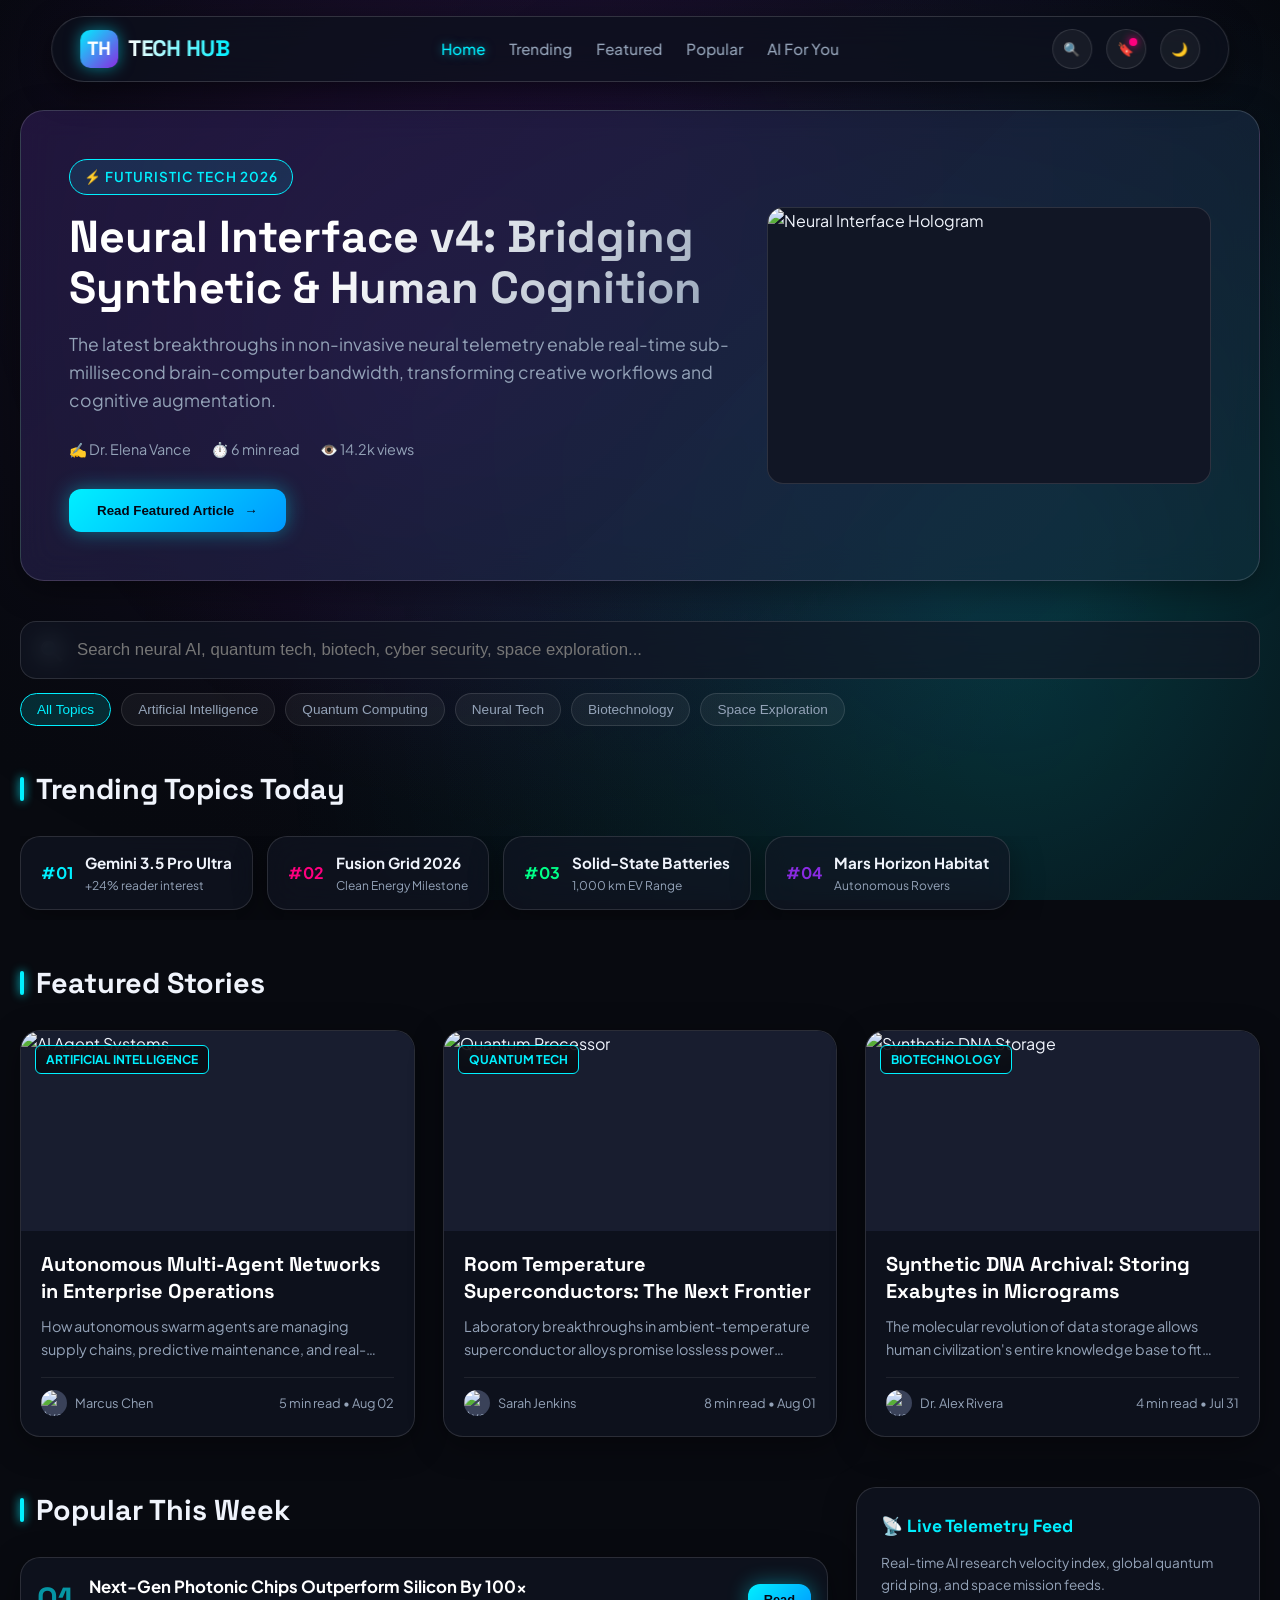
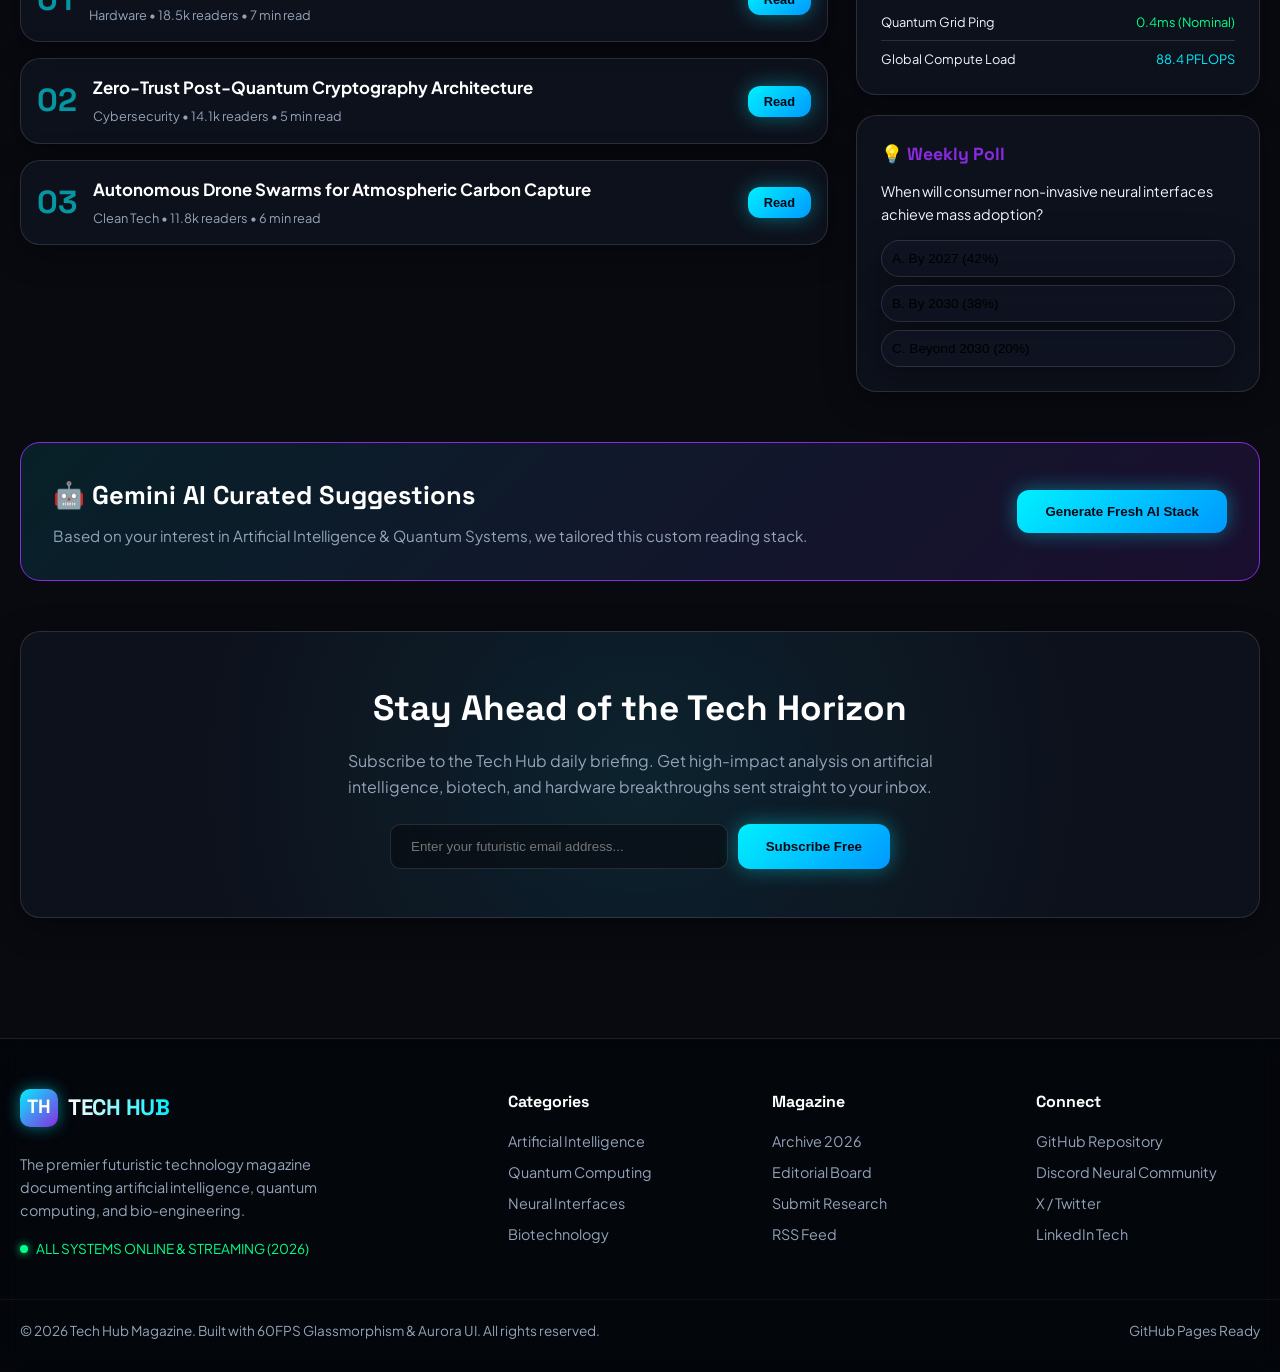
==== commit 8c9e49d2: "Add Google Analytics" ====
--- a/index.html
+++ b/index.html
@@ -1,11 +1,1180 @@
 <!DOCTYPE html>
-<html lang="en">
+<html lang="en" class="dark">
 <head>
-<meta charset="UTF-8">
-<meta name="viewport" content="width=device-width, initial-scale=1">
-<title>Tech Hub</title>
+<!-- Google tag (gtag.js) -->
+<script async src="https://www.googletagmanager.com/gtag/js?id=G-XEL2KZJCN7"></script>
+<script>
+window.dataLayer = window.dataLayer || [];
+function gtag(){dataLayer.push(arguments);}
+gtag("js", new Date());
+gtag("config", "G-XEL2KZJCN7");
+</script>
+    <meta charset="UTF-8">
+    <meta name="viewport" content="width=device-width, initial-scale=1.0">
+    <meta name="description" content="Tech Hub 2026 - The premier futuristic technology magazine covering AI, Quantum Computing, Neural Interfaces, Space Tech, and Next-Gen Hardware.">
+    <meta name="theme-color" content="#0d0f17">
+    <title>Tech Hub | Futuristic Technology Magazine 2026</title>
+    
+    <!-- PWA Meta Tags -->
+    <link rel="manifest" href="manifest.json">
+    <link rel="icon" type="image/x-icon" href="favicon.ico">
+    <meta name="apple-mobile-web-app-capable" content="yes">
+    <meta name="apple-mobile-web-app-status-bar-style" content="black-translucent">
+    <meta name="apple-mobile-web-app-title" content="Tech Hub">
+
+    <!-- Fonts -->
+    <link rel="preconnect" href="https://fonts.googleapis.com">
+    <link rel="preconnect" href="https://fonts.gstatic.com" crossorigin>
+    <link href="https://fonts.googleapis.com/css2?family=Plus+Jakarta+Sans:wght@300;400;500;600;700;800&family=Space+Grotesk:wght@400;500;600;700&display=swap" rel="stylesheet">
+
+    <!-- External Assets Link -->
+    <link rel="stylesheet" href="assets/css/style.css">
+
+    <!-- Embedded High-Fidelity Futuristic Styling for Instant Render -->
+    <style>
+        :root {
+            --bg-dark: #080a10;
+            --bg-card: rgba(18, 22, 36, 0.65);
+            --bg-card-hover: rgba(28, 35, 58, 0.85);
+            --glass-border: rgba(255, 255, 255, 0.12);
+            --glass-border-glow: rgba(0, 240, 255, 0.4);
+            --primary-cyan: #00f0ff;
+            --primary-violet: #8a2be2;
+            --accent-pink: #ff007f;
+            --accent-emerald: #00ff88;
+            --text-main: #f0f4fc;
+            --text-muted: #94a3b8;
+            --font-display: 'Space Grotesk', sans-serif;
+            --font-body: 'Plus Jakarta Sans', sans-serif;
+        }
+
+        * {
+            box-sizing: border-box;
+            margin: 0;
+            padding: 0;
+            scroll-behavior: smooth;
+        }
+
+        body {
+            background-color: var(--bg-dark);
+            color: var(--text-main);
+            font-family: var(--font-body);
+            overflow-x: hidden;
+            min-height: 100vh;
+            line-height: 1.6;
+        }
+
+        /* Canvas Aurora Background */
+        #aurora-canvas {
+            position: fixed;
+            top: 0;
+            left: 0;
+            width: 100vw;
+            height: 100vh;
+            z-index: -2;
+            pointer-events: none;
+        }
+
+        .aurora-overlay {
+            position: fixed;
+            top: 0;
+            left: 0;
+            width: 100vw;
+            height: 100vh;
+            background: radial-gradient(circle at 50% 20%, rgba(138, 43, 226, 0.12), transparent 70%),
+                        radial-gradient(circle at 80% 80%, rgba(0, 240, 255, 0.08), transparent 60%);
+            z-index: -1;
+            pointer-events: none;
+        }
+
+        /* Glassmorphism Common Utility */
+        .glass-panel {
+            background: var(--bg-card);
+            backdrop-filter: blur(16px);
+            -webkit-backdrop-filter: blur(16px);
+            border: 1px solid var(--glass-border);
+            border-radius: 20px;
+            box-shadow: 0 8px 32px 0 rgba(0, 0, 0, 0.37);
+            transition: all 0.3s cubic-bezier(0.16, 1, 0.3, 1);
+        }
+
+        .glass-panel:hover {
+            border-color: var(--glass-border-glow);
+            box-shadow: 0 12px 40px 0 rgba(0, 240, 255, 0.15);
+        }
+
+        /* Header Navigation */
+        .nav-header {
+            position: fixed;
+            top: 16px;
+            left: 50%;
+            transform: translateX(-50%);
+            width: 92%;
+            max-width: 1280px;
+            z-index: 100;
+            display: flex;
+            align-items: center;
+            justify-content: space-between;
+            padding: 12px 28px;
+            border-radius: 999px;
+            background: rgba(12, 16, 28, 0.75);
+            backdrop-filter: blur(20px);
+            border: 1px solid rgba(255, 255, 255, 0.15);
+            box-shadow: 0 10px 30px rgba(0,0,0,0.5);
+        }
+
+        .logo-container {
+            display: flex;
+            align-items: center;
+            gap: 10px;
+            text-decoration: none;
+        }
+
+        .logo-icon {
+            width: 38px;
+            height: 38px;
+            background: linear-gradient(135deg, var(--primary-cyan), var(--primary-violet));
+            border-radius: 10px;
+            display: grid;
+            place-items: center;
+            color: #fff;
+            font-weight: 800;
+            font-family: var(--font-display);
+            font-size: 1.2rem;
+            box-shadow: 0 0 15px rgba(0, 240, 255, 0.5);
+        }
+
+        .logo-text {
+            font-family: var(--font-display);
+            font-size: 1.4rem;
+            font-weight: 700;
+            background: linear-gradient(90deg, #ffffff, var(--primary-cyan));
+            -webkit-background-clip: text;
+            -webkit-text-fill-color: transparent;
+            letter-spacing: -0.5px;
+        }
+
+        .nav-links {
+            display: flex;
+            gap: 24px;
+            list-style: none;
+        }
+
+        .nav-links a {
+            color: var(--text-muted);
+            text-decoration: none;
+            font-size: 0.95rem;
+            font-weight: 500;
+            transition: color 0.2s;
+        }
+
+        .nav-links a:hover, .nav-links a.active {
+            color: var(--primary-cyan);
+            text-shadow: 0 0 10px rgba(0, 240, 255, 0.5);
+        }
+
+        .nav-actions {
+            display: flex;
+            align-items: center;
+            gap: 14px;
+        }
+
+        .icon-btn {
+            background: rgba(255, 255, 255, 0.05);
+            border: 1px solid var(--glass-border);
+            color: var(--text-main);
+            width: 40px;
+            height: 40px;
+            border-radius: 50%;
+            display: grid;
+            place-items: center;
+            cursor: pointer;
+            transition: all 0.2s;
+            position: relative;
+        }
+
+        .icon-btn:hover {
+            background: rgba(0, 240, 255, 0.2);
+            border-color: var(--primary-cyan);
+            transform: translateY(-2px);
+        }
+
+        .badge-dot {
+            position: absolute;
+            top: 8px;
+            right: 8px;
+            width: 8px;
+            height: 8px;
+            background: var(--accent-pink);
+            border-radius: 50%;
+            box-shadow: 0 0 8px var(--accent-pink);
+        }
+
+        /* Container Layout */
+        .main-layout {
+            max-width: 1280px;
+            margin: 0 auto;
+            padding: 110px 20px 60px 20px;
+        }
+
+        /* Hero Section */
+        .hero-section {
+            margin-bottom: 40px;
+            position: relative;
+            border-radius: 24px;
+            overflow: hidden;
+            padding: 48px;
+            background: linear-gradient(135deg, rgba(138, 43, 226, 0.15), rgba(0, 240, 255, 0.08)), var(--bg-card);
+            border: 1px solid rgba(255, 255, 255, 0.15);
+            display: grid;
+            grid-template-columns: 1.2fr 0.8fr;
+            gap: 32px;
+            align-items: center;
+        }
+
+        .hero-badge {
+            display: inline-flex;
+            align-items: center;
+            gap: 8px;
+            padding: 6px 14px;
+            border-radius: 999px;
+            background: rgba(0, 240, 255, 0.1);
+            border: 1px solid var(--primary-cyan);
+            color: var(--primary-cyan);
+            font-size: 0.85rem;
+            font-weight: 600;
+            text-transform: uppercase;
+            letter-spacing: 1px;
+            margin-bottom: 16px;
+        }
+
+        .hero-title {
+            font-family: var(--font-display);
+            font-size: 2.8rem;
+            line-height: 1.15;
+            margin-bottom: 16px;
+            font-weight: 800;
+            background: linear-gradient(135deg, #ffffff 40%, #94a3b8);
+            -webkit-background-clip: text;
+            -webkit-text-fill-color: transparent;
+        }
+
+        .hero-excerpt {
+            color: var(--text-muted);
+            font-size: 1.1rem;
+            margin-bottom: 24px;
+        }
+
+        .hero-meta {
+            display: flex;
+            align-items: center;
+            gap: 20px;
+            font-size: 0.9rem;
+            color: var(--text-muted);
+            margin-bottom: 28px;
+        }
+
+        .meta-item {
+            display: flex;
+            align-items: center;
+            gap: 6px;
+        }
+
+        .cta-btn {
+            display: inline-flex;
+            align-items: center;
+            gap: 10px;
+            background: linear-gradient(135deg, var(--primary-cyan), #0099ff);
+            color: #040814;
+            font-weight: 700;
+            padding: 14px 28px;
+            border-radius: 12px;
+            text-decoration: none;
+            box-shadow: 0 0 20px rgba(0, 240, 255, 0.4);
+            transition: all 0.3s;
+            cursor: pointer;
+            border: none;
+        }
+
+        .cta-btn:hover {
+            transform: translateY(-2px);
+            box-shadow: 0 0 30px rgba(0, 240, 255, 0.7);
+        }
+
+        .hero-visual {
+            position: relative;
+            border-radius: 16px;
+            overflow: hidden;
+            aspect-ratio: 16 / 10;
+            background: #111625;
+            border: 1px solid var(--glass-border);
+            display: flex;
+            align-items: center;
+            justify-content: center;
+        }
+
+        .hero-img {
+            width: 100%;
+            height: 100%;
+            object-fit: cover;
+            transition: transform 0.5s;
+        }
+
+        .hero-visual:hover .hero-img {
+            transform: scale(1.05);
+        }
+
+        /* Search Section */
+        .search-container {
+            margin-bottom: 32px;
+            position: relative;
+        }
+
+        .search-input-wrapper {
+            position: relative;
+            display: flex;
+            align-items: center;
+        }
+
+        .search-input {
+            width: 100%;
+            padding: 18px 24px 18px 56px;
+            background: var(--bg-card);
+            backdrop-filter: blur(12px);
+            border: 1px solid var(--glass-border);
+            border-radius: 16px;
+            color: var(--text-main);
+            font-size: 1.05rem;
+            outline: none;
+            transition: all 0.3s;
+        }
+
+        .search-input:focus {
+            border-color: var(--primary-cyan);
+            box-shadow: 0 0 20px rgba(0, 240, 255, 0.2);
+        }
+
+        .search-icon {
+            position: absolute;
+            left: 20px;
+            color: var(--text-muted);
+            font-size: 1.2rem;
+            pointer-events: none;
+        }
+
+        .filter-tags {
+            display: flex;
+            gap: 10px;
+            margin-top: 14px;
+            overflow-x: auto;
+            padding-bottom: 8px;
+        }
+
+        .tag-chip {
+            padding: 8px 16px;
+            border-radius: 999px;
+            background: rgba(255, 255, 255, 0.05);
+            border: 1px solid var(--glass-border);
+            color: var(--text-muted);
+            font-size: 0.85rem;
+            cursor: pointer;
+            white-space: nowrap;
+            transition: all 0.2s;
+        }
+
+        .tag-chip:hover, .tag-chip.active {
+            background: rgba(0, 240, 255, 0.15);
+            border-color: var(--primary-cyan);
+            color: var(--primary-cyan);
+        }
+
+        /* Section Headings */
+        .section-header {
+            display: flex;
+            align-items: center;
+            justify-content: space-between;
+            margin-bottom: 24px;
+        }
+
+        .section-title {
+            font-family: var(--font-display);
+            font-size: 1.8rem;
+            font-weight: 700;
+            display: flex;
+            align-items: center;
+            gap: 12px;
+        }
+
+        .section-title::before {
+            content: '';
+            display: inline-block;
+            width: 4px;
+            height: 24px;
+            background: var(--primary-cyan);
+            border-radius: 2px;
+            box-shadow: 0 0 10px var(--primary-cyan);
+        }
+
+        /* Article Grid */
+        .articles-grid {
+            display: grid;
+            grid-template-columns: repeat(auto-fill, minmax(340px, 1fr));
+            gap: 28px;
+            margin-bottom: 50px;
+        }
+
+        .article-card {
+            display: flex;
+            flex-direction: column;
+            overflow: hidden;
+            cursor: pointer;
+            position: relative;
+        }
+
+        .card-thumb-wrapper {
+            position: relative;
+            width: 100%;
+            height: 200px;
+            overflow: hidden;
+            background: #181d2f;
+        }
+
+        .card-thumb {
+            width: 100%;
+            height: 100%;
+            object-fit: cover;
+            transition: transform 0.4s ease;
+        }
+
+        .article-card:hover .card-thumb {
+            transform: scale(1.08);
+        }
+
+        .category-badge {
+            position: absolute;
+            top: 14px;
+            left: 14px;
+            padding: 4px 10px;
+            border-radius: 6px;
+            background: rgba(8, 10, 16, 0.8);
+            backdrop-filter: blur(8px);
+            border: 1px solid var(--primary-cyan);
+            color: var(--primary-cyan);
+            font-size: 0.75rem;
+            font-weight: 700;
+            text-transform: uppercase;
+        }
+
+        .card-body {
+            padding: 20px;
+            display: flex;
+            flex-direction: column;
+            flex-grow: 1;
+        }
+
+        .card-title {
+            font-family: var(--font-display);
+            font-size: 1.25rem;
+            font-weight: 700;
+            margin-bottom: 10px;
+            line-height: 1.35;
+            color: #fff;
+            transition: color 0.2s;
+        }
+
+        .article-card:hover .card-title {
+            color: var(--primary-cyan);
+        }
+
+        .card-excerpt {
+            color: var(--text-muted);
+            font-size: 0.9rem;
+            margin-bottom: 16px;
+            display: -webkit-box;
+            -webkit-line-clamp: 2;
+            line-clamp: 2;
+            -webkit-box-orient: vertical;
+            overflow: hidden;
+        }
+
+        .card-footer {
+            margin-top: auto;
+            display: flex;
+            align-items: center;
+            justify-content: space-between;
+            font-size: 0.8rem;
+            color: var(--text-muted);
+            border-top: 1px solid rgba(255, 255, 255, 0.08);
+            padding-top: 12px;
+        }
+
+        .author-info {
+            display: flex;
+            align-items: center;
+            gap: 8px;
+        }
+
+        .author-avatar {
+            width: 26px;
+            height: 26px;
+            border-radius: 50%;
+            background: #3a4259;
+            object-fit: cover;
+        }
+
+        /* Weekly Popular Section */
+        .weekly-layout {
+            display: grid;
+            grid-template-columns: 2fr 1fr;
+            gap: 28px;
+            margin-bottom: 50px;
+        }
+
+        .popular-list {
+            display: flex;
+            flex-direction: column;
+            gap: 16px;
+        }
+
+        .popular-item {
+            display: flex;
+            align-items: center;
+            gap: 16px;
+            padding: 16px;
+            cursor: pointer;
+        }
+
+        .rank-number {
+            font-family: var(--font-display);
+            font-size: 2rem;
+            font-weight: 800;
+            color: var(--primary-cyan);
+            opacity: 0.6;
+            min-width: 36px;
+        }
+
+        .popular-content {
+            flex-grow: 1;
+        }
+
+        .popular-title {
+            font-size: 1.05rem;
+            font-weight: 700;
+            color: #fff;
+            margin-bottom: 4px;
+        }
+
+        /* AI Recommendation Banner */
+        .ai-banner {
+            padding: 32px;
+            background: linear-gradient(135deg, rgba(0, 240, 255, 0.1), rgba(138, 43, 226, 0.15));
+            border: 1px solid var(--primary-violet);
+            border-radius: 20px;
+            margin-bottom: 50px;
+            display: flex;
+            align-items: center;
+            justify-content: space-between;
+            gap: 20px;
+        }
+
+        /* Newsletter */
+        .newsletter-card {
+            text-align: center;
+            padding: 48px;
+            margin-bottom: 60px;
+            background: radial-gradient(circle at 50% 50%, rgba(0, 240, 255, 0.08), transparent 70%), var(--bg-card);
+        }
+
+        .newsletter-form {
+            display: flex;
+            max-width: 500px;
+            margin: 24px auto 0 auto;
+            gap: 10px;
+        }
+
+        .newsletter-input {
+            flex: 1;
+            padding: 14px 20px;
+            border-radius: 10px;
+            border: 1px solid var(--glass-border);
+            background: rgba(8, 10, 16, 0.6);
+            color: var(--text-main);
+            outline: none;
+        }
+
+        /* Footer */
+        .footer {
+            border-top: 1px solid rgba(255, 255, 255, 0.1);
+            padding: 50px 0 30px 0;
+            background: rgba(4, 6, 12, 0.9);
+            backdrop-filter: blur(10px);
+        }
+
+        .footer-content {
+            max-width: 1280px;
+            margin: 0 auto;
+            padding: 0 20px;
+            display: grid;
+            grid-template-columns: 2fr 1fr 1fr 1fr;
+            gap: 40px;
+            margin-bottom: 40px;
+        }
+
+        .footer-bottom {
+            max-width: 1280px;
+            margin: 0 auto;
+            padding: 20px 20px 0 20px;
+            border-top: 1px solid rgba(255, 255, 255, 0.05);
+            display: flex;
+            justify-content: space-between;
+            color: var(--text-muted);
+            font-size: 0.85rem;
+        }
+
+        /* Article Modal */
+        .article-modal {
+            position: fixed;
+            top: 0;
+            left: 0;
+            width: 100vw;
+            height: 100vh;
+            background: rgba(4, 6, 12, 0.95);
+            backdrop-filter: blur(20px);
+            z-index: 1000;
+            display: none;
+            overflow-y: auto;
+            padding: 40px 20px;
+        }
+
+        .article-modal.active {
+            display: block;
+        }
+
+        .modal-container {
+            max-width: 800px;
+            margin: 0 auto;
+            background: var(--bg-card);
+            border: 1px solid var(--glass-border);
+            border-radius: 24px;
+            padding: 40px;
+            position: relative;
+        }
+
+        .close-modal {
+            position: absolute;
+            top: 20px;
+            right: 20px;
+            background: rgba(255, 255, 255, 0.1);
+            border: none;
+            color: #fff;
+            width: 36px;
+            height: 36px;
+            border-radius: 50%;
+            cursor: pointer;
+            font-size: 1.2rem;
+        }
+
+        .progress-bar {
+            position: fixed;
+            top: 0;
+            left: 0;
+            height: 3px;
+            background: linear-gradient(90deg, var(--primary-cyan), var(--primary-violet));
+            width: 0%;
+            z-index: 1001;
+            transition: width 0.1s;
+        }
+
+        /* Responsive Breakpoints */
+        @media (max-width: 992px) {
+            .hero-section {
+                grid-template-columns: 1fr;
+            }
+            .weekly-layout {
+                grid-template-columns: 1fr;
+            }
+            .footer-content {
+                grid-template-columns: 1fr 1fr;
+            }
+        }
+
+        @media (max-width: 768px) {
+            .nav-links {
+                display: none;
+            }
+            .hero-title {
+                font-size: 2rem;
+            }
+            .footer-content {
+                grid-template-columns: 1fr;
+            }
+            .newsletter-form {
+                flex-direction: column;
+            }
+        }
+    </style>
 </head>
-<body style="margin:0;background:#0b0f19;color:white;font-family:Arial;display:flex;justify-content:center;align-items:center;height:100vh;">
-<h1>Tech Hub - Coming Soon</h1>
+<body>
+
+    <!-- Reading Progress Bar -->
+    <div class="progress-bar" id="reading-progress"></div>
+
+    <!-- Animated Aurora Canvas -->
+    <canvas id="aurora-canvas"></canvas>
+    <div class="aurora-overlay"></div>
+
+    <!-- Floating Glass Header Navigation -->
+    <header class="nav-header">
+        <a href="#" class="logo-container">
+            <div class="logo-icon">TH</div>
+            <span class="logo-text">TECH HUB</span>
+        </a>
+
+        <nav>
+            <ul class="nav-links">
+                <li><a href="#hero" class="active">Home</a></li>
+                <li><a href="#trending">Trending</a></li>
+                <li><a href="#featured">Featured</a></li>
+                <li><a href="#popular">Popular</a></li>
+                <li><a href="#ai-recs">AI For You</a></li>
+            </ul>
+        </nav>
+
+        <div class="nav-actions">
+            <button class="icon-btn" id="search-toggle-btn" title="Quick Search">
+                🔍
+            </button>
+            <button class="icon-btn" id="bookmarks-btn" title="Saved Articles">
+                🔖
+                <span class="badge-dot"></span>
+            </button>
+            <button class="icon-btn" id="theme-toggle" title="Toggle Theme">
+                🌙
+            </button>
+        </div>
+    </header>
+
+    <!-- Main Content Container -->
+    <main class="main-layout">
+
+        <!-- Animated Hero Section -->
+        <section class="hero-section glass-panel" id="hero">
+            <div class="hero-content">
+                <div class="hero-badge">
+                    <span>⚡ FUTURISTIC TECH 2026</span>
+                </div>
+                <h1 class="hero-title">Neural Interface v4: Bridging Synthetic & Human Cognition</h1>
+                <p class="hero-excerpt">
+                    The latest breakthroughs in non-invasive neural telemetry enable real-time sub-millisecond brain-computer bandwidth, transforming creative workflows and cognitive augmentation.
+                </p>
+                <div class="hero-meta">
+                    <span class="meta-item">✍️ Dr. Elena Vance</span>
+                    <span class="meta-item">⏱️ 6 min read</span>
+                    <span class="meta-item">👁️ 14.2k views</span>
+                </div>
+                <button class="cta-btn" id="hero-read-btn">
+                    Read Featured Article <span>→</span>
+                </button>
+            </div>
+            <div class="hero-visual">
+                <img src="https://picsum.photos/800/500?random=10" alt="Neural Interface Hologram" class="hero-img" id="hero-image">
+            </div>
+        </section>
+
+        <!-- Smart Search & Live Filter Bar -->
+        <section class="search-container" id="search-section">
+            <div class="search-input-wrapper">
+                <span class="search-icon">🔍</span>
+                <input type="text" id="main-search-input" class="search-input" placeholder="Search neural AI, quantum tech, biotech, cyber security, space exploration...">
+            </div>
+            <div class="filter-tags" id="category-chips">
+                <button class="tag-chip active" data-category="all">All Topics</button>
+                <button class="tag-chip" data-category="ai">Artificial Intelligence</button>
+                <button class="tag-chip" data-category="quantum">Quantum Computing</button>
+                <button class="tag-chip" data-category="neuro">Neural Tech</button>
+                <button class="tag-chip" data-category="biotech">Biotechnology</button>
+                <button class="tag-chip" data-category="space">Space Exploration</button>
+            </div>
+        </section>
+
+        <!-- Trending Topics Carousel -->
+        <section class="section-container" style="margin-bottom: 40px;" id="trending">
+            <div class="section-header">
+                <h2 class="section-title">Trending Topics Today</h2>
+            </div>
+            <div style="display: flex; gap: 14px; overflow-x: auto; padding-bottom: 10px;">
+                <div class="glass-panel" style="padding: 14px 20px; display: flex; align-items: center; gap: 12px; min-width: 220px; cursor: pointer;">
+                    <span style="color: var(--primary-cyan); font-weight: 700;">#01</span>
+                    <div>
+                        <div style="font-weight: 700; font-size: 0.95rem;">Gemini 3.5 Pro Ultra</div>
+                        <div style="font-size: 0.75rem; color: var(--text-muted);">+24% reader interest</div>
+                    </div>
+                </div>
+                <div class="glass-panel" style="padding: 14px 20px; display: flex; align-items: center; gap: 12px; min-width: 220px; cursor: pointer;">
+                    <span style="color: var(--accent-pink); font-weight: 700;">#02</span>
+                    <div>
+                        <div style="font-weight: 700; font-size: 0.95rem;">Fusion Grid 2026</div>
+                        <div style="font-size: 0.75rem; color: var(--text-muted);">Clean Energy Milestone</div>
+                    </div>
+                </div>
+                <div class="glass-panel" style="padding: 14px 20px; display: flex; align-items: center; gap: 12px; min-width: 220px; cursor: pointer;">
+                    <span style="color: var(--accent-emerald); font-weight: 700;">#03</span>
+                    <div>
+                        <div style="font-weight: 700; font-size: 0.95rem;">Solid-State Batteries</div>
+                        <div style="font-size: 0.75rem; color: var(--text-muted);">1,000 km EV Range</div>
+                    </div>
+                </div>
+                <div class="glass-panel" style="padding: 14px 20px; display: flex; align-items: center; gap: 12px; min-width: 220px; cursor: pointer;">
+                    <span style="color: var(--primary-violet); font-weight: 700;">#04</span>
+                    <div>
+                        <div style="font-weight: 700; font-size: 0.95rem;">Mars Horizon Habitat</div>
+                        <div style="font-size: 0.75rem; color: var(--text-muted);">Autonomous Rovers</div>
+                    </div>
+                </div>
+            </div>
+        </section>
+
+        <!-- Featured Articles Grid -->
+        <section style="margin-bottom: 50px;" id="featured">
+            <div class="section-header">
+                <h2 class="section-title">Featured Stories</h2>
+            </div>
+            <div class="articles-grid" id="articles-container">
+                <!-- Articles injected dynamically or statically fallback -->
+                <article class="article-card glass-panel" data-id="1" data-category="ai">
+                    <div class="card-thumb-wrapper">
+                        <span class="category-badge">Artificial Intelligence</span>
+                        <img src="https://picsum.photos/600/400?random=1" alt="AI Agent Systems" class="card-thumb">
+                    </div>
+                    <div class="card-body">
+                        <h3 class="card-title">Autonomous Multi-Agent Networks in Enterprise Operations</h3>
+                        <p class="card-excerpt">How autonomous swarm agents are managing supply chains, predictive maintenance, and real-time decision loops across global networks.</p>
+                        <div class="card-footer">
+                            <div class="author-info">
+                                <img src="https://i.pravatar.cc/100?img=12" class="author-avatar" alt="Avatar">
+                                <span>Marcus Chen</span>
+                            </div>
+                            <span>5 min read • Aug 02</span>
+                        </div>
+                    </div>
+                </article>
+
+                <article class="article-card glass-panel" data-id="2" data-category="quantum">
+                    <div class="card-thumb-wrapper">
+                        <span class="category-badge">Quantum Tech</span>
+                        <img src="https://picsum.photos/600/400?random=2" alt="Quantum Processor" class="card-thumb">
+                    </div>
+                    <div class="card-body">
+                        <h3 class="card-title">Room Temperature Superconductors: The Next Frontier</h3>
+                        <p class="card-excerpt">Laboratory breakthroughs in ambient-temperature superconductor alloys promise lossless power distribution and ultra-dense magnetic storage.</p>
+                        <div class="card-footer">
+                            <div class="author-info">
+                                <img src="https://i.pravatar.cc/100?img=33" class="author-avatar" alt="Avatar">
+                                <span>Sarah Jenkins</span>
+                            </div>
+                            <span>8 min read • Aug 01</span>
+                        </div>
+                    </div>
+                </article>
+
+                <article class="article-card glass-panel" data-id="3" data-category="biotech">
+                    <div class="card-thumb-wrapper">
+                        <span class="category-badge">Biotechnology</span>
+                        <img src="https://picsum.photos/600/400?random=3" alt="Synthetic DNA Storage" class="card-thumb">
+                    </div>
+                    <div class="card-body">
+                        <h3 class="card-title">Synthetic DNA Archival: Storing Exabytes in Micrograms</h3>
+                        <p class="card-excerpt">The molecular revolution of data storage allows human civilization's entire knowledge base to fit within a test tube with millennia of stability.</p>
+                        <div class="card-footer">
+                            <div class="author-info">
+                                <img src="https://i.pravatar.cc/100?img=47" class="author-avatar" alt="Avatar">
+                                <span>Dr. Alex Rivera</span>
+                            </div>
+                            <span>4 min read • Jul 31</span>
+                        </div>
+                    </div>
+                </article>
+            </div>
+        </section>
+
+        <!-- Popular This Week Leaderboard & Sidebar -->
+        <section class="weekly-layout" id="popular">
+            <div>
+                <div class="section-header">
+                    <h2 class="section-title">Popular This Week</h2>
+                </div>
+                <div class="popular-list">
+                    <div class="popular-item glass-panel">
+                        <span class="rank-number">01</span>
+                        <div class="popular-content">
+                            <div class="popular-title">Next-Gen Photonic Chips Outperform Silicon By 100x</div>
+                            <div style="font-size: 0.8rem; color: var(--text-muted);">Hardware • 18.5k readers • 7 min read</div>
+                        </div>
+                        <button class="cta-btn" style="padding: 8px 16px; font-size: 0.8rem;">Read</button>
+                    </div>
+
+                    <div class="popular-item glass-panel">
+                        <span class="rank-number">02</span>
+                        <div class="popular-content">
+                            <div class="popular-title">Zero-Trust Post-Quantum Cryptography Architecture</div>
+                            <div style="font-size: 0.8rem; color: var(--text-muted);">Cybersecurity • 14.1k readers • 5 min read</div>
+                        </div>
+                        <button class="cta-btn" style="padding: 8px 16px; font-size: 0.8rem;">Read</button>
+                    </div>
+
+                    <div class="popular-item glass-panel">
+                        <span class="rank-number">03</span>
+                        <div class="popular-content">
+                            <div class="popular-title">Autonomous Drone Swarms for Atmospheric Carbon Capture</div>
+                            <div style="font-size: 0.8rem; color: var(--text-muted);">Clean Tech • 11.8k readers • 6 min read</div>
+                        </div>
+                        <button class="cta-btn" style="padding: 8px 16px; font-size: 0.8rem;">Read</button>
+                    </div>
+                </div>
+            </div>
+
+            <!-- Sidebar Widgets -->
+            <div style="display: flex; flex-direction: column; gap: 20px;">
+                <div class="glass-panel" style="padding: 24px;">
+                    <h3 style="font-family: var(--font-display); font-size: 1.1rem; margin-bottom: 12px; color: var(--primary-cyan);">📡 Live Telemetry Feed</h3>
+                    <p style="font-size: 0.85rem; color: var(--text-muted); margin-bottom: 16px;">Real-time AI research velocity index, global quantum grid ping, and space mission feeds.</p>
+                    <div style="font-size: 0.8rem; display: flex; justify-content: space-between; border-bottom: 1px solid var(--glass-border); padding-bottom: 8px; margin-bottom: 8px;">
+                        <span>Quantum Grid Ping</span>
+                        <span style="color: var(--accent-emerald);">0.4ms (Nominal)</span>
+                    </div>
+                    <div style="font-size: 0.8rem; display: flex; justify-content: space-between;">
+                        <span>Global Compute Load</span>
+                        <span style="color: var(--primary-cyan);">88.4 PFLOPS</span>
+                    </div>
+                </div>
+
+                <div class="glass-panel" style="padding: 24px;">
+                    <h3 style="font-family: var(--font-display); font-size: 1.1rem; margin-bottom: 12px; color: var(--primary-violet);">💡 Weekly Poll</h3>
+                    <p style="font-size: 0.9rem; margin-bottom: 14px;">When will consumer non-invasive neural interfaces achieve mass adoption?</p>
+                    <div style="display: flex; flex-direction: column; gap: 8px;">
+                        <button class="glass-panel" style="padding: 10px; text-align: left; font-size: 0.85rem; cursor: pointer;">A. By 2027 (42%)</button>
+                        <button class="glass-panel" style="padding: 10px; text-align: left; font-size: 0.85rem; cursor: pointer;">B. By 2030 (38%)</button>
+                        <button class="glass-panel" style="padding: 10px; text-align: left; font-size: 0.85rem; cursor: pointer;">C. Beyond 2030 (20%)</button>
+                    </div>
+                </div>
+            </div>
+        </section>
+
+        <!-- AI Recommendation Banner -->
+        <section class="ai-banner" id="ai-recs">
+            <div>
+                <h3 style="font-family: var(--font-display); font-size: 1.6rem; color: #fff; margin-bottom: 8px;">🤖 Gemini AI Curated Suggestions</h3>
+                <p style="color: var(--text-muted); font-size: 0.95rem;">Based on your interest in Artificial Intelligence & Quantum Systems, we tailored this custom reading stack.</p>
+            </div>
+            <button class="cta-btn" id="generate-ai-feed-btn">Generate Fresh AI Stack</button>
+        </section>
+
+        <!-- Futuristic Newsletter -->
+        <section class="newsletter-card glass-panel" id="newsletter">
+            <h2 style="font-family: var(--font-display); font-size: 2.2rem; margin-bottom: 12px; color: #fff;">Stay Ahead of the Tech Horizon</h2>
+            <p style="color: var(--text-muted); max-width: 600px; margin: 0 auto;">Subscribe to the Tech Hub daily briefing. Get high-impact analysis on artificial intelligence, biotech, and hardware breakthroughs sent straight to your inbox.</p>
+            <form class="newsletter-form" id="newsletter-form">
+                <input type="email" class="newsletter-input" placeholder="Enter your futuristic email address..." required>
+                <button type="submit" class="cta-btn">Subscribe Free</button>
+            </form>
+            <div id="newsletter-feedback" style="margin-top: 14px; color: var(--accent-emerald); font-weight: 600; display: none;">
+                ✓ Welcome aboard! You've successfully subscribed to Tech Hub 2026.
+            </div>
+        </section>
+
+    </main>
+
+    <!-- Article Detail View Modal Overlay -->
+    <div class="article-modal" id="article-modal">
+        <div class="modal-container">
+            <button class="close-modal" id="close-modal-btn">&times;</button>
+            <div id="modal-content">
+                <span class="category-badge" style="position: static; display: inline-block; margin-bottom: 16px;">AI & Neural Systems</span>
+                <h1 style="font-family: var(--font-display); font-size: 2.2rem; margin-bottom: 16px;" id="modal-article-title">Neural Interface v4: Bridging Synthetic & Human Cognition</h1>
+                <div style="display: flex; gap: 16px; color: var(--text-muted); font-size: 0.9rem; margin-bottom: 24px;">
+                    <span>By Dr. Elena Vance</span>
+                    <span>Aug 02, 2026</span>
+                    <span>6 Min Read</span>
+                </div>
+                <img src="https://picsum.photos/800/450?random=10" alt="Article Banner" style="width: 100%; border-radius: 16px; margin-bottom: 24px;" id="modal-article-img">
+                <div style="font-size: 1.05rem; line-height: 1.8; color: #d0d7de;" id="modal-article-body">
+                    <p style="margin-bottom: 20px;">
+                        Human cognitive limits are rapidly expanding as non-invasive neural interface hardware approaches sub-millisecond latency. In early 2026, researchers demonstrated direct cortical decoding algorithms capable of translating complex abstract thoughts into structured code and natural language in real-time.
+                    </p>
+                    <h2 style="font-family: var(--font-display); font-size: 1.4rem; color: var(--primary-cyan); margin: 30px 0 15px 0;">The Sub-Millisecond Bandwidth Revolution</h2>
+                    <p style="margin-bottom: 20px;">
+                        By utilizing high-density optical sensors paired with micro-diffuse photon telemetry, the latest non-invasive headbands can map neural firing patterns through the skull without requiring surgical intervention. This eliminates past infection risks while delivering performance comparable to invasive implants.
+                    </p>
+                    <blockquote style="border-left: 4px solid var(--primary-cyan); padding-left: 16px; margin: 24px 0; font-style: italic; color: var(--text-muted);">
+                        "We are transitioning from computing as a tool outside ourselves to computing as an ambient layer of human cognition." — Dr. Elena Vance
+                    </blockquote>
+                    <p style="margin-bottom: 20px;">
+                        As multi-agent synthetic models integrate directly with human neural bandwidth, creative output and complex problem-solving velocity are multiplying exponentially.
+                    </p>
+                </div>
+                <div style="margin-top: 40px; border-top: 1px solid var(--glass-border); padding-top: 24px; display: flex; justify-content: space-between; align-items: center;">
+                    <div style="display: flex; gap: 10px;">
+                        <button class="icon-btn" title="Share Article">🔗</button>
+                        <button class="icon-btn" title="Bookmark Article">🔖</button>
+                    </div>
+                    <button class="cta-btn" id="modal-back-btn">Close Article</button>
+                </div>
+            </div>
+        </div>
+    </div>
+
+    <!-- Beautiful Footer -->
+    <footer class="footer">
+        <div class="footer-content">
+            <div>
+                <a href="#" class="logo-container" style="margin-bottom: 16px; display: inline-flex;">
+                    <div class="logo-icon">TH</div>
+                    <span class="logo-text">TECH HUB</span>
+                </a>
+                <p style="color: var(--text-muted); font-size: 0.9rem; margin-top: 10px; max-width: 320px;">
+                    The premier futuristic technology magazine documenting artificial intelligence, quantum computing, and bio-engineering.
+                </p>
+                <div style="margin-top: 16px; color: var(--accent-emerald); font-size: 0.85rem; display: flex; align-items: center; gap: 8px;">
+                    <span style="width: 8px; height: 8px; background: var(--accent-emerald); border-radius: 50%; box-shadow: 0 0 8px var(--accent-emerald);"></span>
+                    ALL SYSTEMS ONLINE & STREAMING (2026)
+                </div>
+            </div>
+
+            <div>
+                <h4 style="font-family: var(--font-display); font-size: 1rem; color: #fff; margin-bottom: 16px;">Categories</h4>
+                <ul style="list-style: none; display: flex; flex-direction: column; gap: 8px; font-size: 0.9rem; color: var(--text-muted);">
+                    <li><a href="#" style="color: inherit; text-decoration: none;">Artificial Intelligence</a></li>
+                    <li><a href="#" style="color: inherit; text-decoration: none;">Quantum Computing</a></li>
+                    <li><a href="#" style="color: inherit; text-decoration: none;">Neural Interfaces</a></li>
+                    <li><a href="#" style="color: inherit; text-decoration: none;">Biotechnology</a></li>
+                </ul>
+            </div>
+
+            <div>
+                <h4 style="font-family: var(--font-display); font-size: 1rem; color: #fff; margin-bottom: 16px;">Magazine</h4>
+                <ul style="list-style: none; display: flex; flex-direction: column; gap: 8px; font-size: 0.9rem; color: var(--text-muted);">
+                    <li><a href="#" style="color: inherit; text-decoration: none;">Archive 2026</a></li>
+                    <li><a href="#" style="color: inherit; text-decoration: none;">Editorial Board</a></li>
+                    <li><a href="#" style="color: inherit; text-decoration: none;">Submit Research</a></li>
+                    <li><a href="#" style="color: inherit; text-decoration: none;">RSS Feed</a></li>
+                </ul>
+            </div>
+
+            <div>
+                <h4 style="font-family: var(--font-display); font-size: 1rem; color: #fff; margin-bottom: 16px;">Connect</h4>
+                <ul style="list-style: none; display: flex; flex-direction: column; gap: 8px; font-size: 0.9rem; color: var(--text-muted);">
+                    <li><a href="#" style="color: inherit; text-decoration: none;">GitHub Repository</a></li>
+                    <li><a href="#" style="color: inherit; text-decoration: none;">Discord Neural Community</a></li>
+                    <li><a href="#" style="color: inherit; text-decoration: none;">X / Twitter</a></li>
+                    <li><a href="#" style="color: inherit; text-decoration: none;">LinkedIn Tech</a></li>
+                </ul>
+            </div>
+        </div>
+
+        <div class="footer-bottom">
+            <span>© 2026 Tech Hub Magazine. Built with 60FPS Glassmorphism & Aurora UI. All rights reserved.</span>
+            <span>GitHub Pages Ready</span>
+        </div>
+    </footer>
+
+    <!-- JS Application Script -->
+    <script src="assets/js/main.js"></script>
+
+    <!-- Embedded Initial Interactive Handler -->
+    <script>
+        // Reading Progress Listener
+        window.addEventListener('scroll', () => {
+            const winScroll = document.body.scrollTop || document.documentElement.scrollTop;
+            const height = document.documentElement.scrollHeight - document.documentElement.clientHeight;
+            const scrolled = (winScroll / height) * 100;
+            document.getElementById('reading-progress').style.width = scrolled + '%';
+        });
+
+        // Modal Controls
+        const modal = document.getElementById('article-modal');
+        const closeModal = document.getElementById('close-modal-btn');
+        const modalBack = document.getElementById('modal-back-btn');
+        
+        function openArticleModal(title, img, category) {
+            if (title) document.getElementById('modal-article-title').textContent = title;
+            if (img) document.getElementById('modal-article-img').src = img;
+            modal.classList.add('active');
+            document.body.style.overflow = 'hidden';
+        }
+
+        function closeArticleModal() {
+            modal.classList.remove('active');
+            document.body.style.overflow = 'auto';
+        }
+
+        closeModal.addEventListener('click', closeArticleModal);
+        modalBack.addEventListener('click', closeArticleModal);
+        document.getElementById('hero-read-btn').addEventListener('click', () => openArticleModal());
+
+        document.querySelectorAll('.article-card').forEach(card => {
+            card.addEventListener('click', () => {
+                const title = card.querySelector('.card-title')?.textContent;
+                const img = card.querySelector('.card-thumb')?.src;
+                openArticleModal(title, img);
+            });
+        });
+
+        // Newsletter Handler
+        document.getElementById('newsletter-form').addEventListener('submit', (e) => {
+            e.preventDefault();
+            document.getElementById('newsletter-feedback').style.display = 'block';
+            e.target.reset();
+        });
+
+        // Canvas Aurora Backdrop Animation
+        const canvas = document.getElementById('aurora-canvas');
+        if (canvas) {
+            const ctx = canvas.getContext('2d');
+            let width, height;
+
+            function resizeCanvas() {
+                width = canvas.width = window.innerWidth;
+                height = canvas.height = window.innerHeight;
+            }
+            window.addEventListener('resize', resizeCanvas);
+            resizeCanvas();
+
+            let time = 0;
+            function animateAurora() {
+                time += 0.005;
+                ctx.clearRect(0, 0, width, height);
+
+                const grad1 = ctx.createRadialGradient(
+                    width * 0.3 + Math.sin(time) * 100,
+                    height * 0.3 + Math.cos(time * 0.8) * 100,
+                    50,
+                    width * 0.3,
+                    height * 0.3,
+                    width * 0.5
+                );
+                grad1.addColorStop(0, 'rgba(138, 43, 226, 0.15)');
+                grad1.addColorStop(1, 'transparent');
+
+                const grad2 = ctx.createRadialGradient(
+                    width * 0.7 + Math.cos(time * 0.7) * 120,
+                    height * 0.6 + Math.sin(time * 0.9) * 120,
+                    80,
+                    width * 0.7,
+                    height * 0.6,
+                    width * 0.6
+                );
+                grad2.addColorStop(0, 'rgba(0, 240, 255, 0.12)');
+                grad2.addColorStop(1, 'transparent');
+
+                ctx.fillStyle = grad1;
+                ctx.fillRect(0, 0, width, height);
+                ctx.fillStyle = grad2;
+                ctx.fillRect(0, 0, width, height);
+
+                requestAnimationFrame(animateAurora);
+            }
+            animateAurora();
+        }
+    </script>
 </body>
 </html>
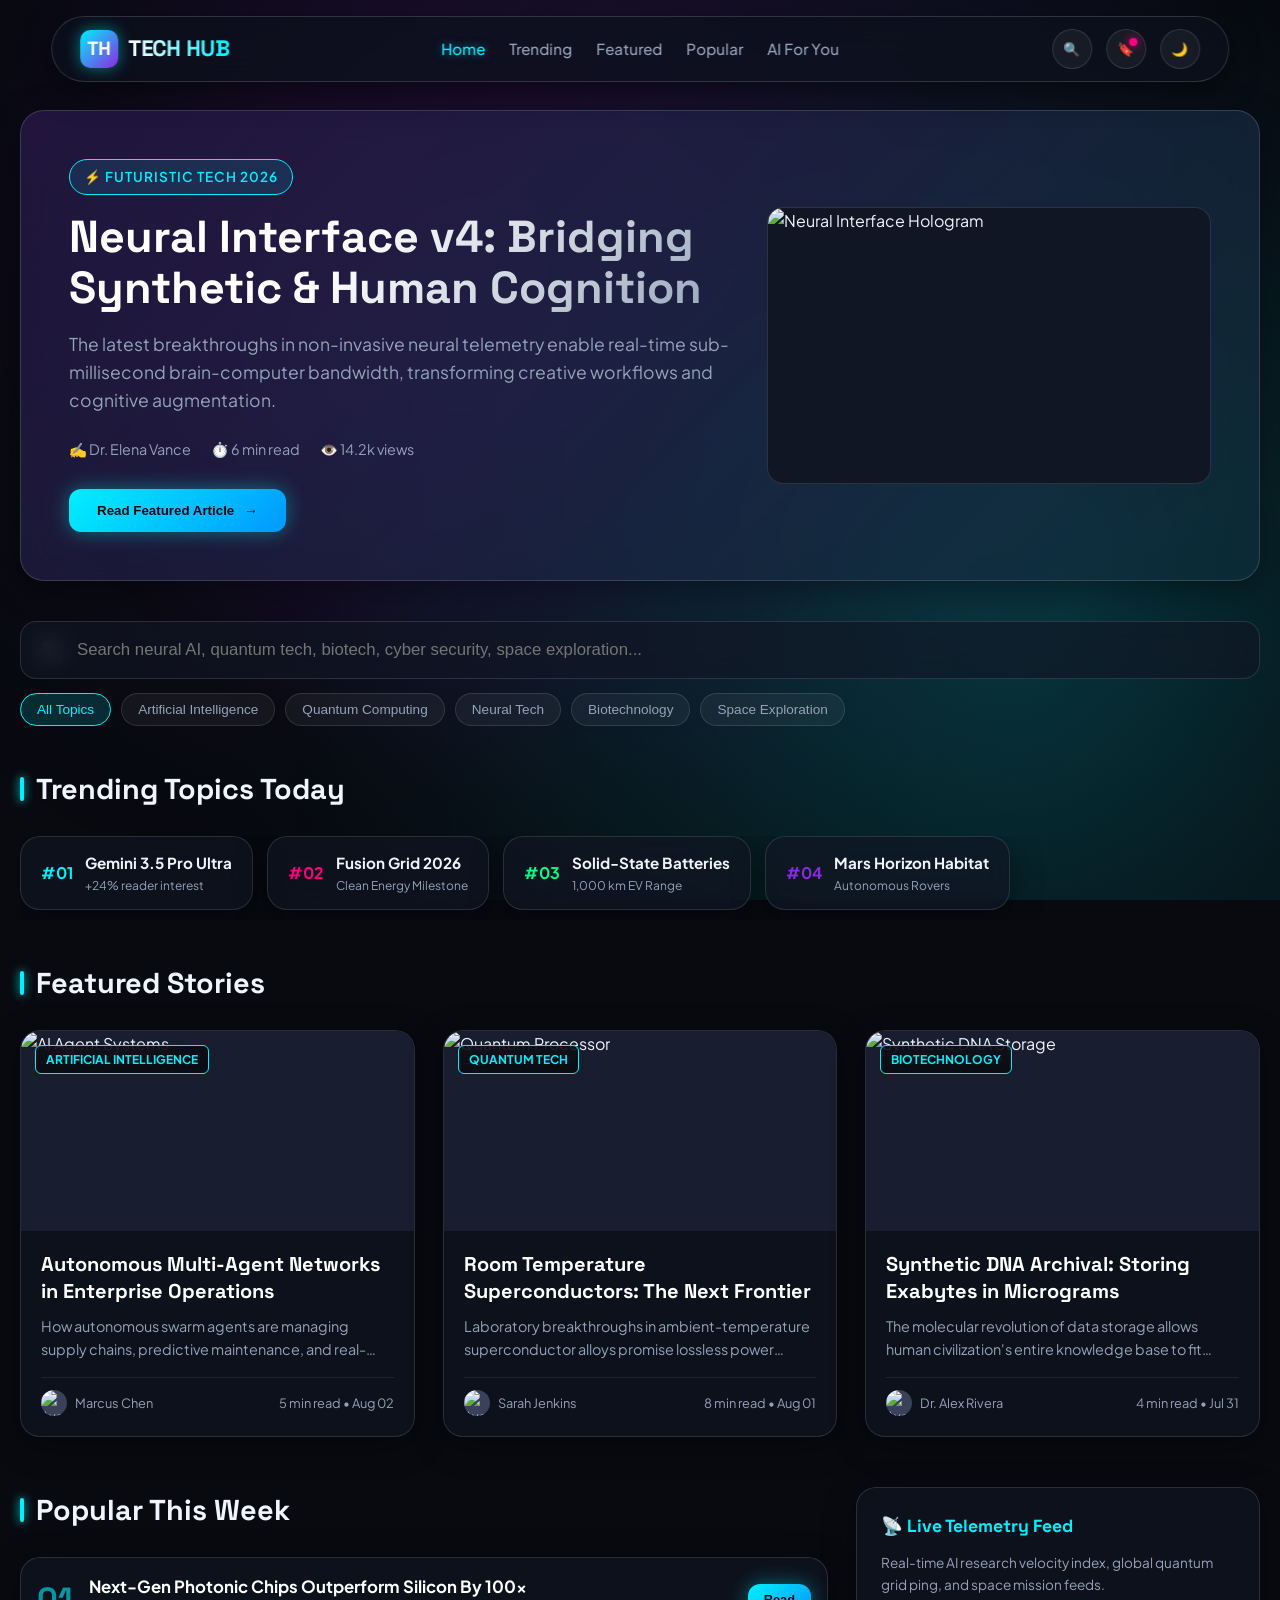
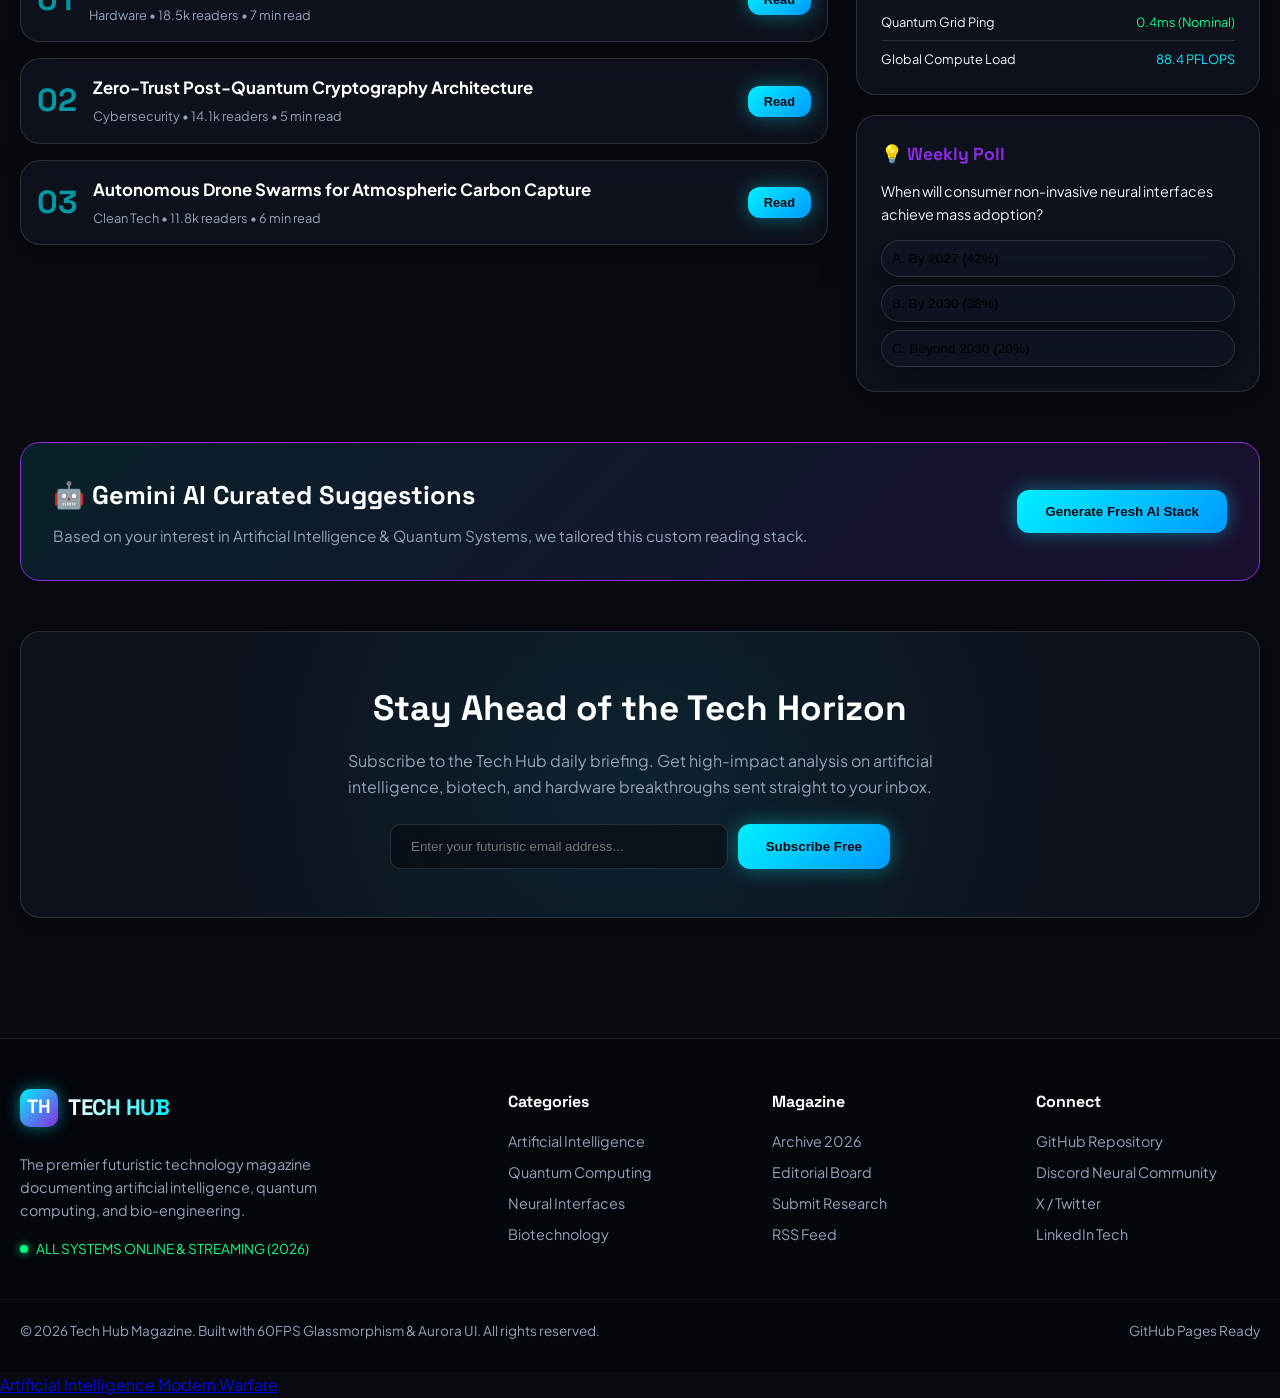
==== commit 0df76230: "Add AI warfare article link" ====
--- a/index.html
+++ b/index.html
@@ -1176,5 +1176,6 @@
             animateAurora();
         }
     </script>
+<div><a href="artificial-intelligence-modern-warfare.html">Artificial Intelligence Modern Warfare</a></div>
 </body>
 </html>
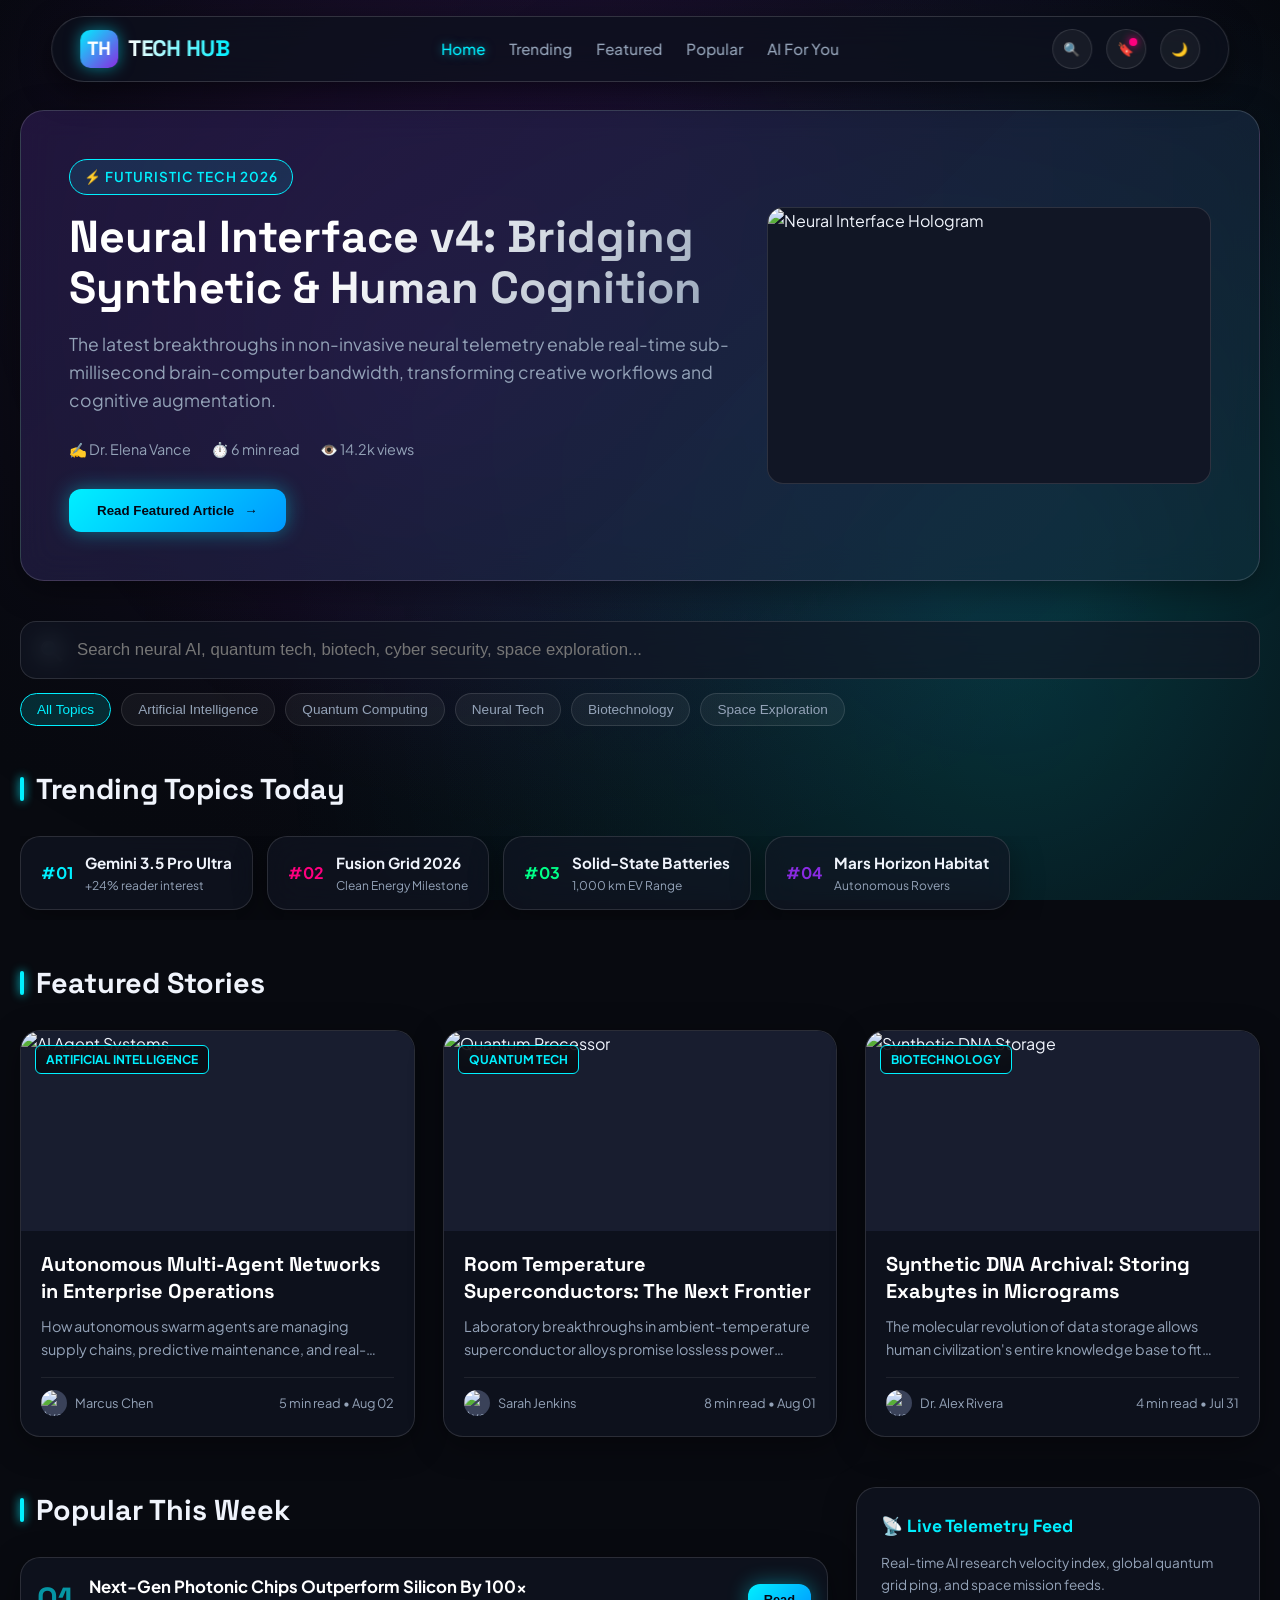
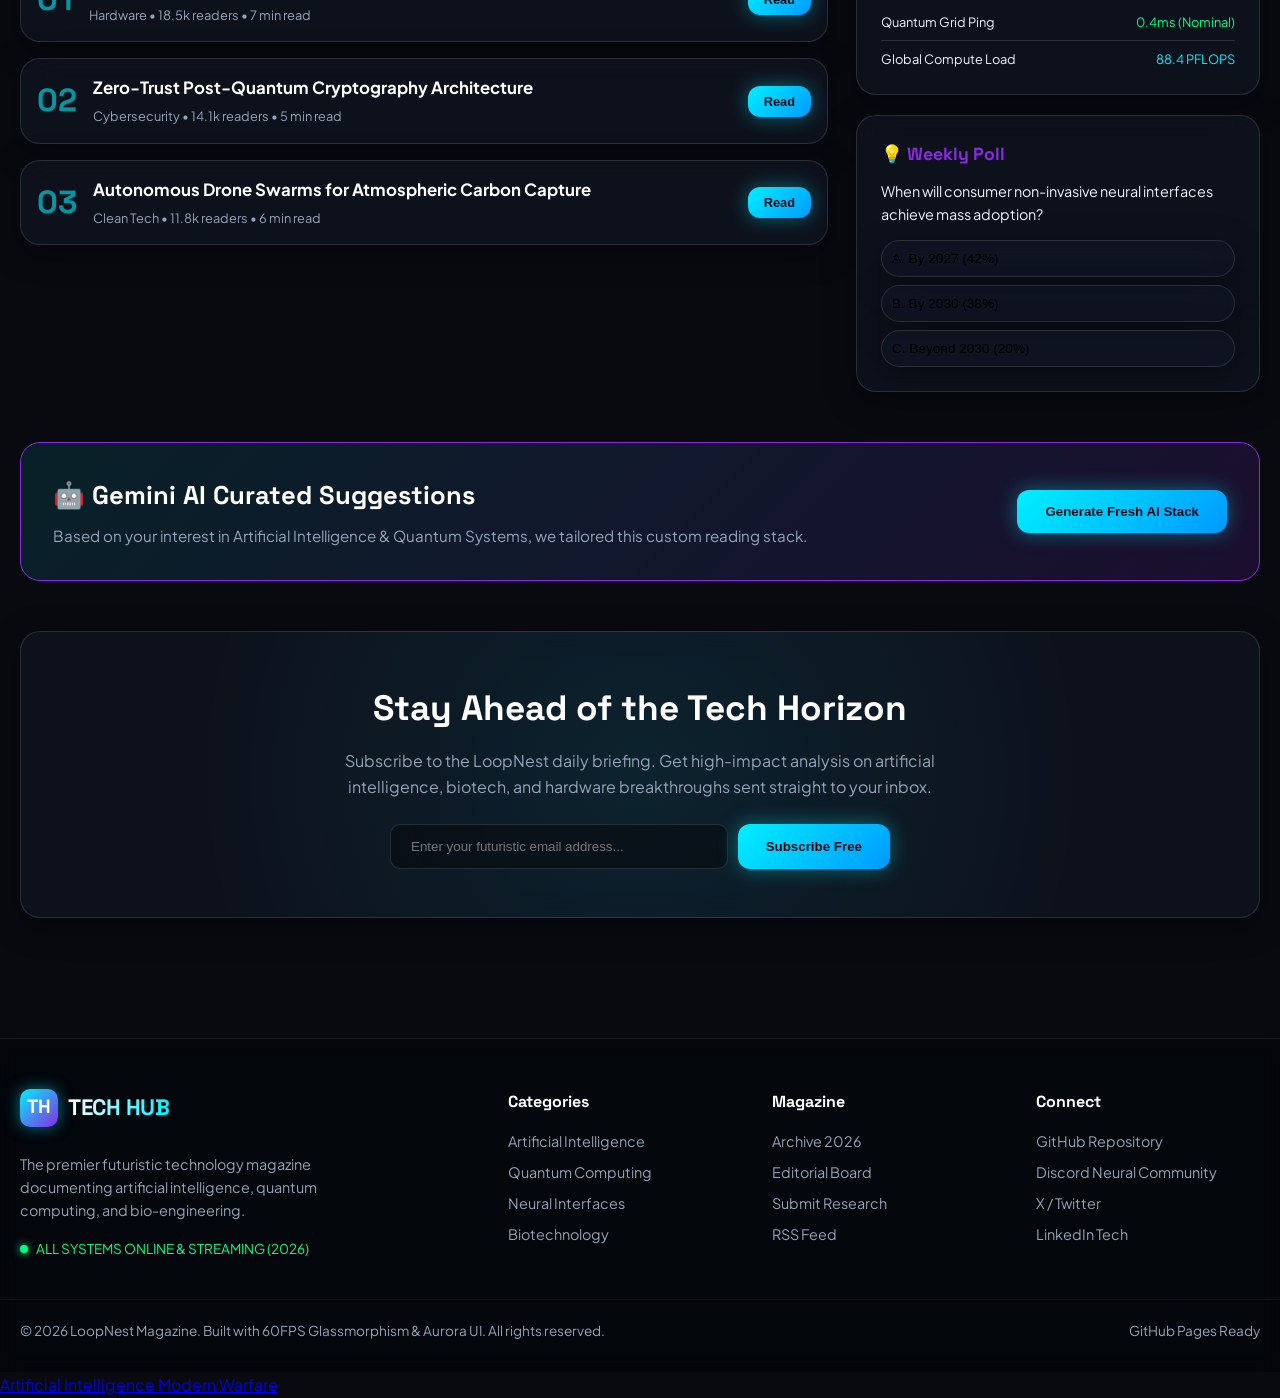
==== commit 62b20be5: "Rename Tech Hub to LoopNest" ====
--- a/index.html
+++ b/index.html
@@ -11,16 +11,16 @@
 </script>
     <meta charset="UTF-8">
     <meta name="viewport" content="width=device-width, initial-scale=1.0">
-    <meta name="description" content="Tech Hub 2026 - The premier futuristic technology magazine covering AI, Quantum Computing, Neural Interfaces, Space Tech, and Next-Gen Hardware.">
+    <meta name="description" content="LoopNest 2026 - The premier futuristic technology magazine covering AI, Quantum Computing, Neural Interfaces, Space Tech, and Next-Gen Hardware.">
     <meta name="theme-color" content="#0d0f17">
-    <title>Tech Hub | Futuristic Technology Magazine 2026</title>
+    <title>LoopNest | Futuristic Technology Magazine 2026</title>
     
     <!-- PWA Meta Tags -->
     <link rel="manifest" href="manifest.json">
     <link rel="icon" type="image/x-icon" href="favicon.ico">
     <meta name="apple-mobile-web-app-capable" content="yes">
     <meta name="apple-mobile-web-app-status-bar-style" content="black-translucent">
-    <meta name="apple-mobile-web-app-title" content="Tech Hub">
+    <meta name="apple-mobile-web-app-title" content="LoopNest">
 
     <!-- Fonts -->
     <link rel="preconnect" href="https://fonts.googleapis.com">
@@ -972,13 +972,13 @@
         <!-- Futuristic Newsletter -->
         <section class="newsletter-card glass-panel" id="newsletter">
             <h2 style="font-family: var(--font-display); font-size: 2.2rem; margin-bottom: 12px; color: #fff;">Stay Ahead of the Tech Horizon</h2>
-            <p style="color: var(--text-muted); max-width: 600px; margin: 0 auto;">Subscribe to the Tech Hub daily briefing. Get high-impact analysis on artificial intelligence, biotech, and hardware breakthroughs sent straight to your inbox.</p>
+            <p style="color: var(--text-muted); max-width: 600px; margin: 0 auto;">Subscribe to the LoopNest daily briefing. Get high-impact analysis on artificial intelligence, biotech, and hardware breakthroughs sent straight to your inbox.</p>
             <form class="newsletter-form" id="newsletter-form">
                 <input type="email" class="newsletter-input" placeholder="Enter your futuristic email address..." required>
                 <button type="submit" class="cta-btn">Subscribe Free</button>
             </form>
             <div id="newsletter-feedback" style="margin-top: 14px; color: var(--accent-emerald); font-weight: 600; display: none;">
-                ✓ Welcome aboard! You've successfully subscribed to Tech Hub 2026.
+                ✓ Welcome aboard! You've successfully subscribed to LoopNest 2026.
             </div>
         </section>
 
@@ -1072,7 +1072,7 @@
         </div>
 
         <div class="footer-bottom">
-            <span>© 2026 Tech Hub Magazine. Built with 60FPS Glassmorphism & Aurora UI. All rights reserved.</span>
+            <span>© 2026 LoopNest Magazine. Built with 60FPS Glassmorphism & Aurora UI. All rights reserved.</span>
             <span>GitHub Pages Ready</span>
         </div>
     </footer>
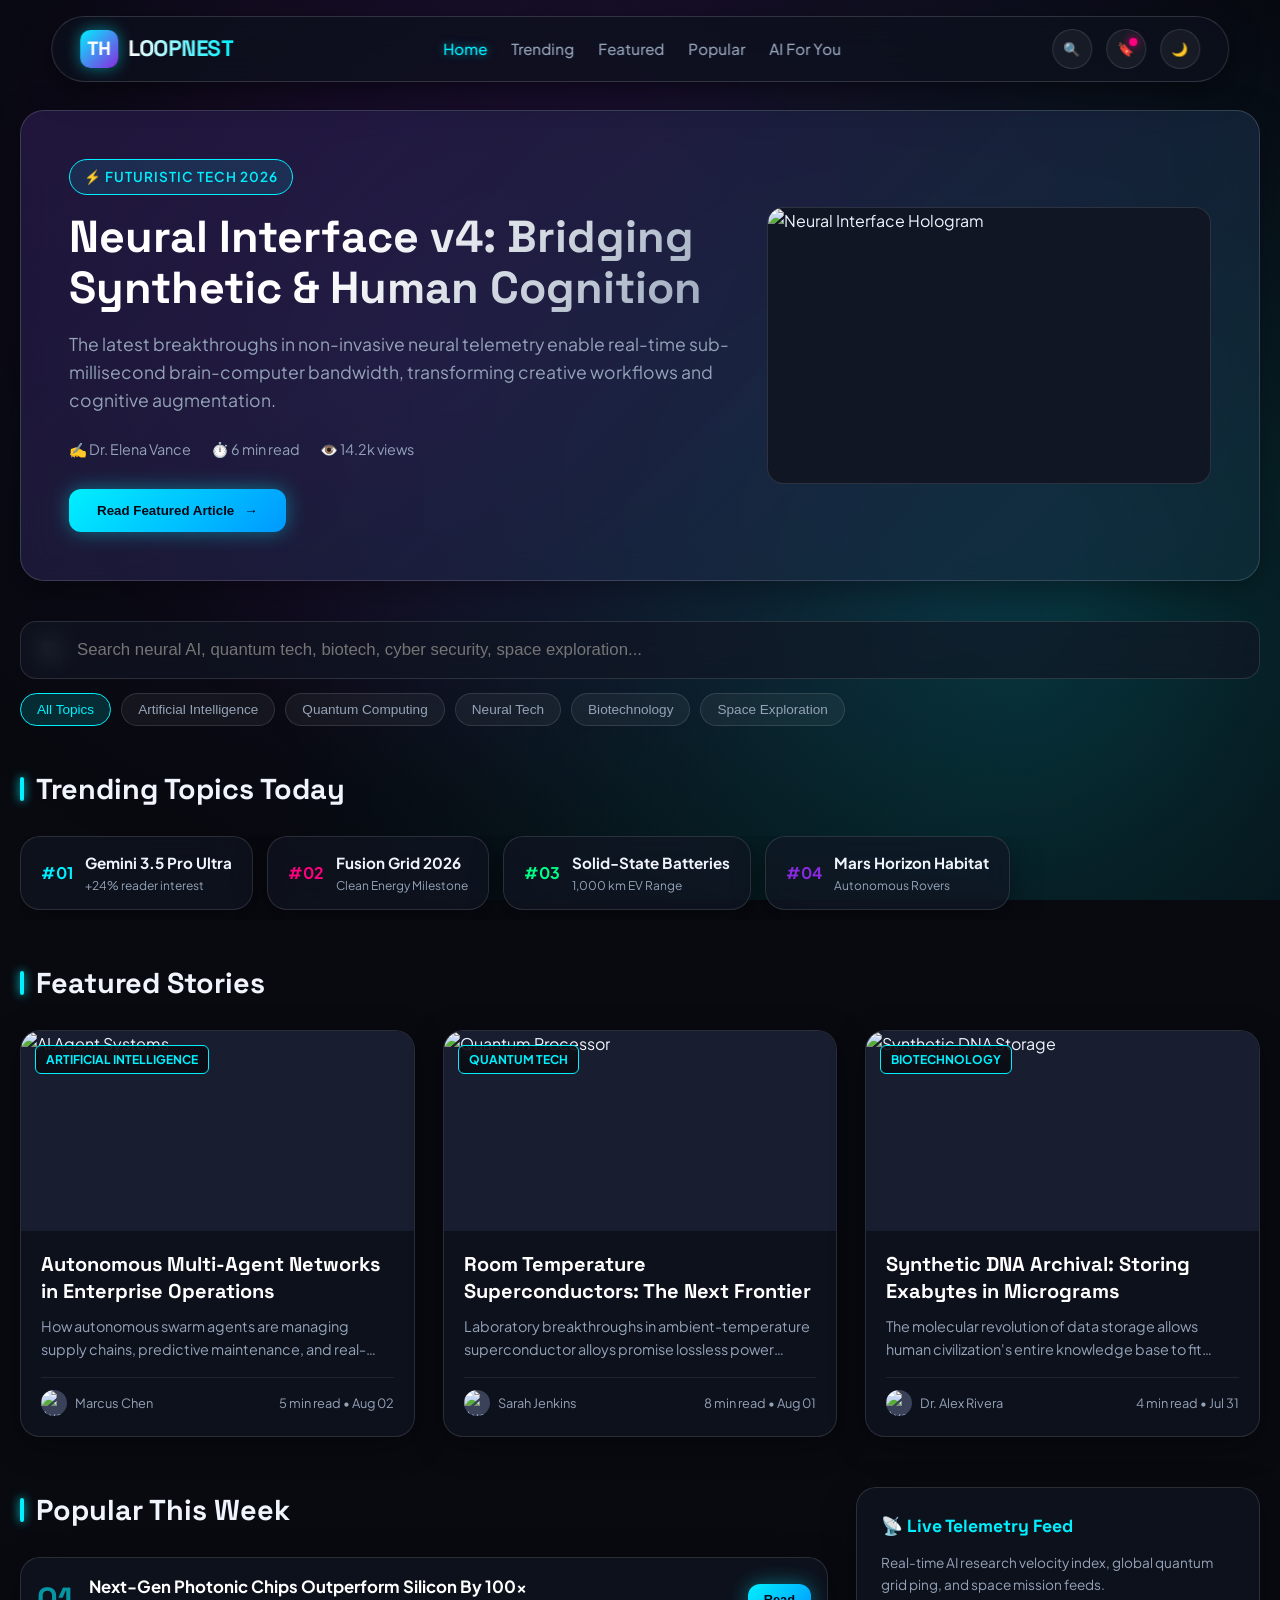
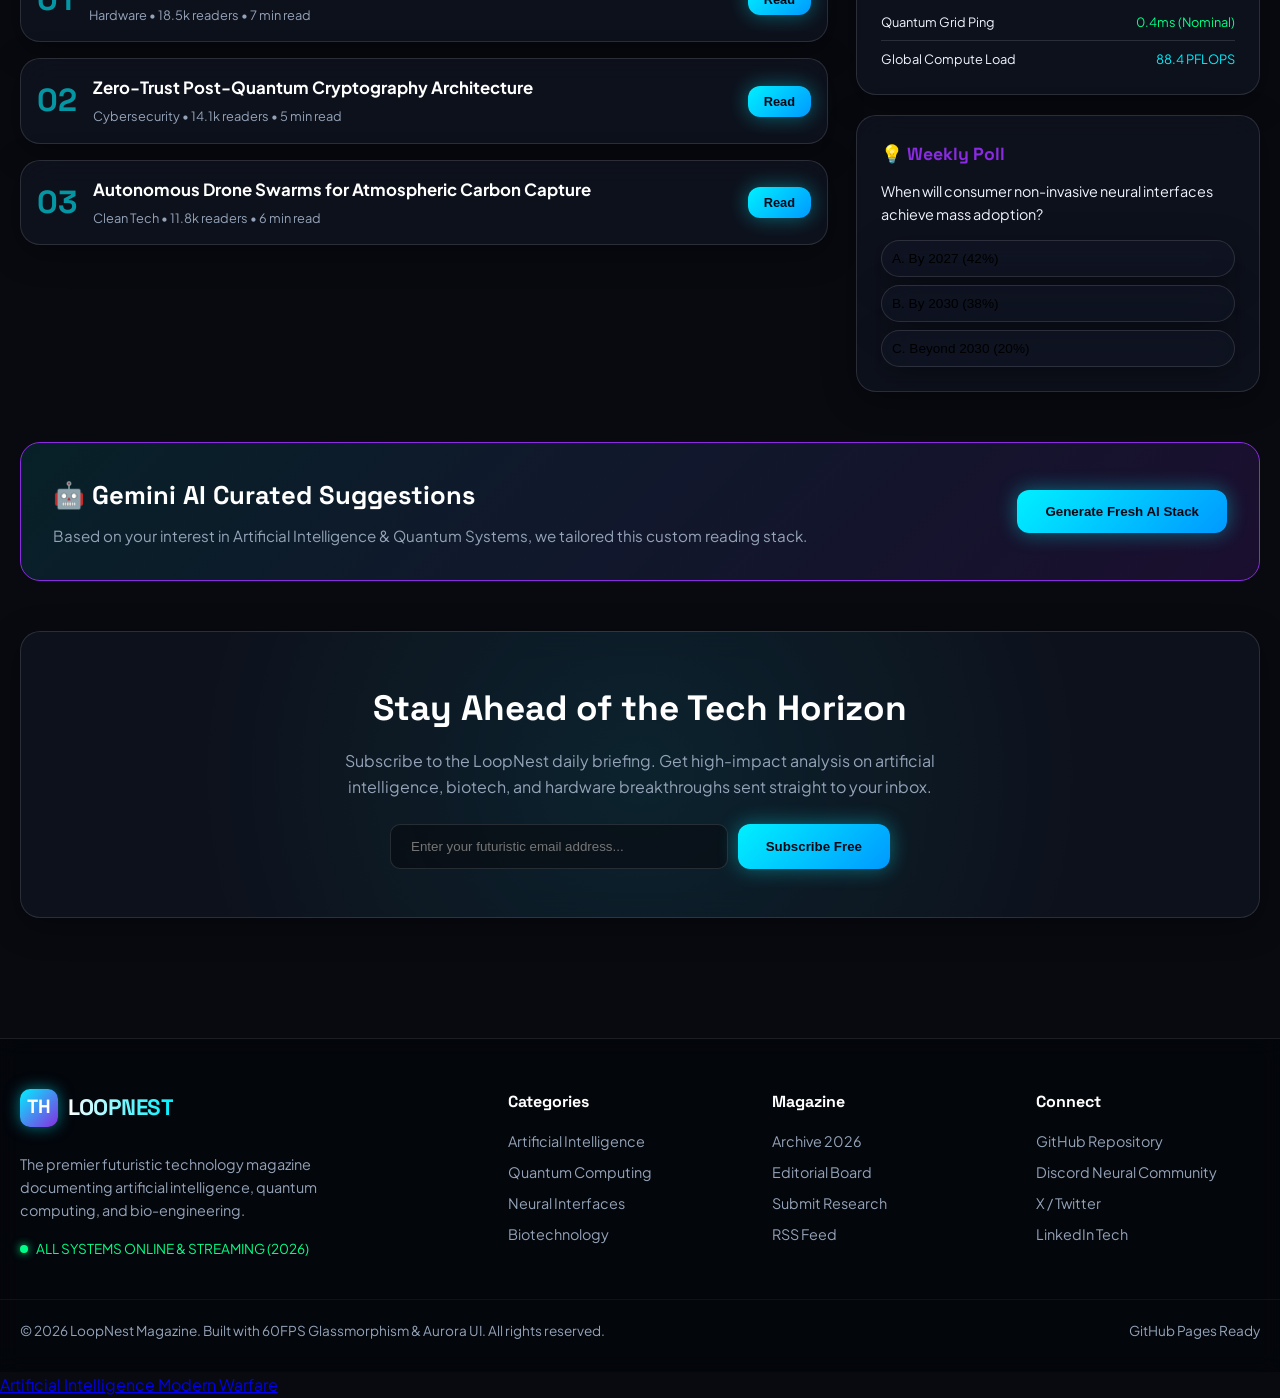
==== commit 19edf986: "Replace all Tech Hub branding with LoopNest" ====
--- a/index.html
+++ b/index.html
@@ -727,7 +727,7 @@
     <header class="nav-header">
         <a href="#" class="logo-container">
             <div class="logo-icon">TH</div>
-            <span class="logo-text">TECH HUB</span>
+            <span class="logo-text">LOOPNEST</span>
         </a>
 
         <nav>
@@ -1029,7 +1029,7 @@
             <div>
                 <a href="#" class="logo-container" style="margin-bottom: 16px; display: inline-flex;">
                     <div class="logo-icon">TH</div>
-                    <span class="logo-text">TECH HUB</span>
+                    <span class="logo-text">LOOPNEST</span>
                 </a>
                 <p style="color: var(--text-muted); font-size: 0.9rem; margin-top: 10px; max-width: 320px;">
                     The premier futuristic technology magazine documenting artificial intelligence, quantum computing, and bio-engineering.
